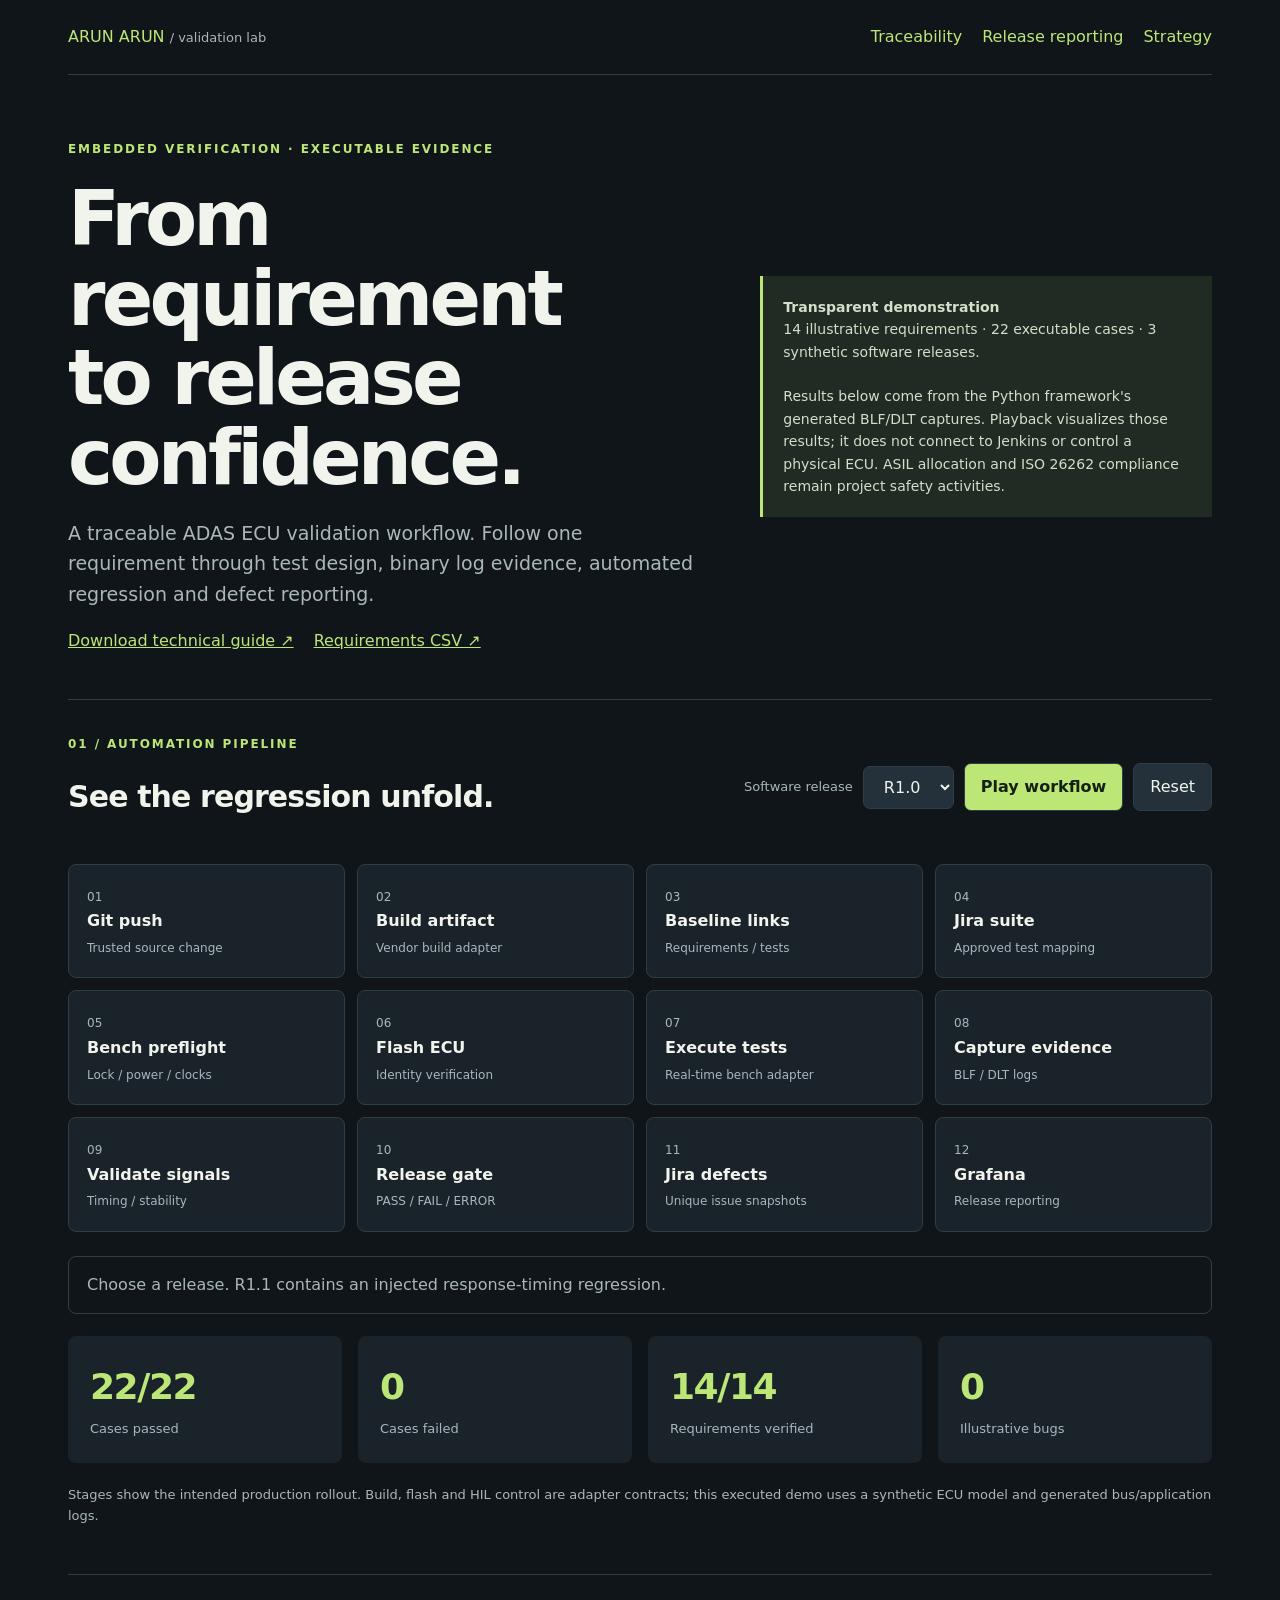
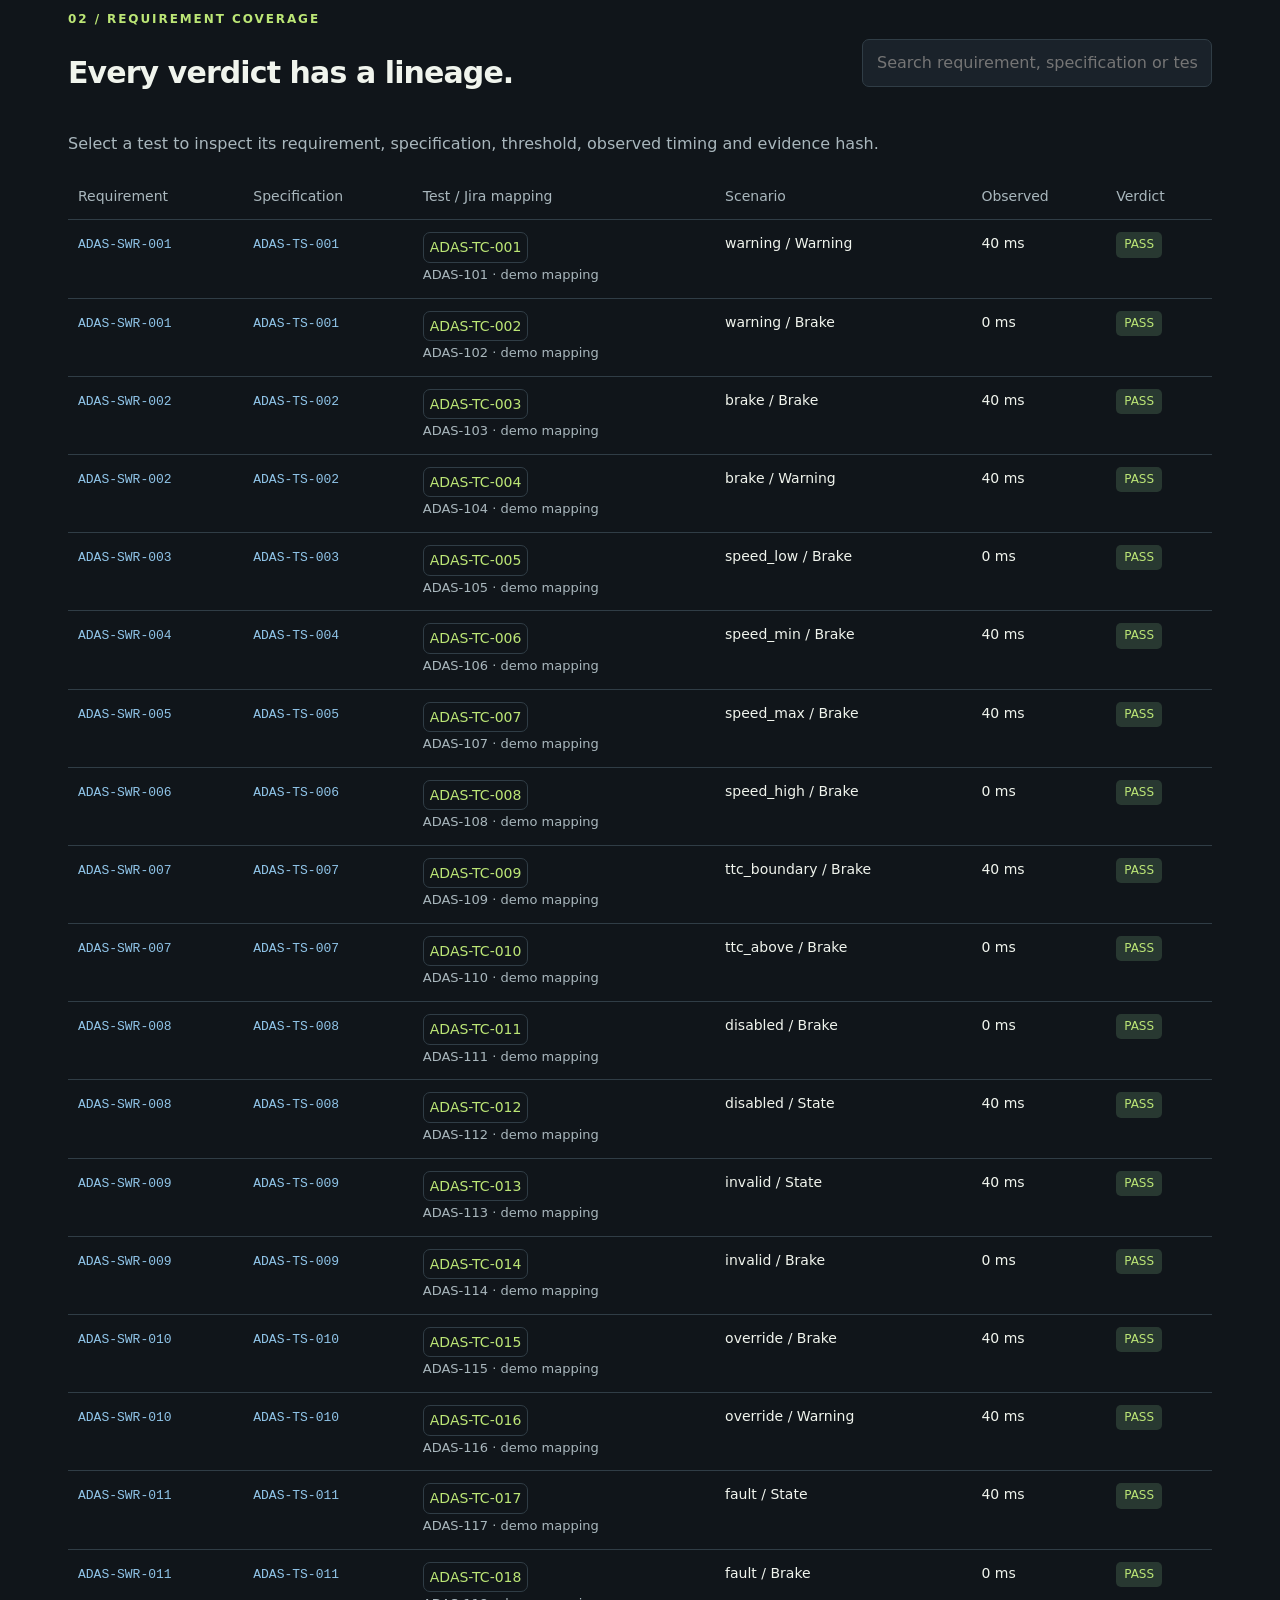
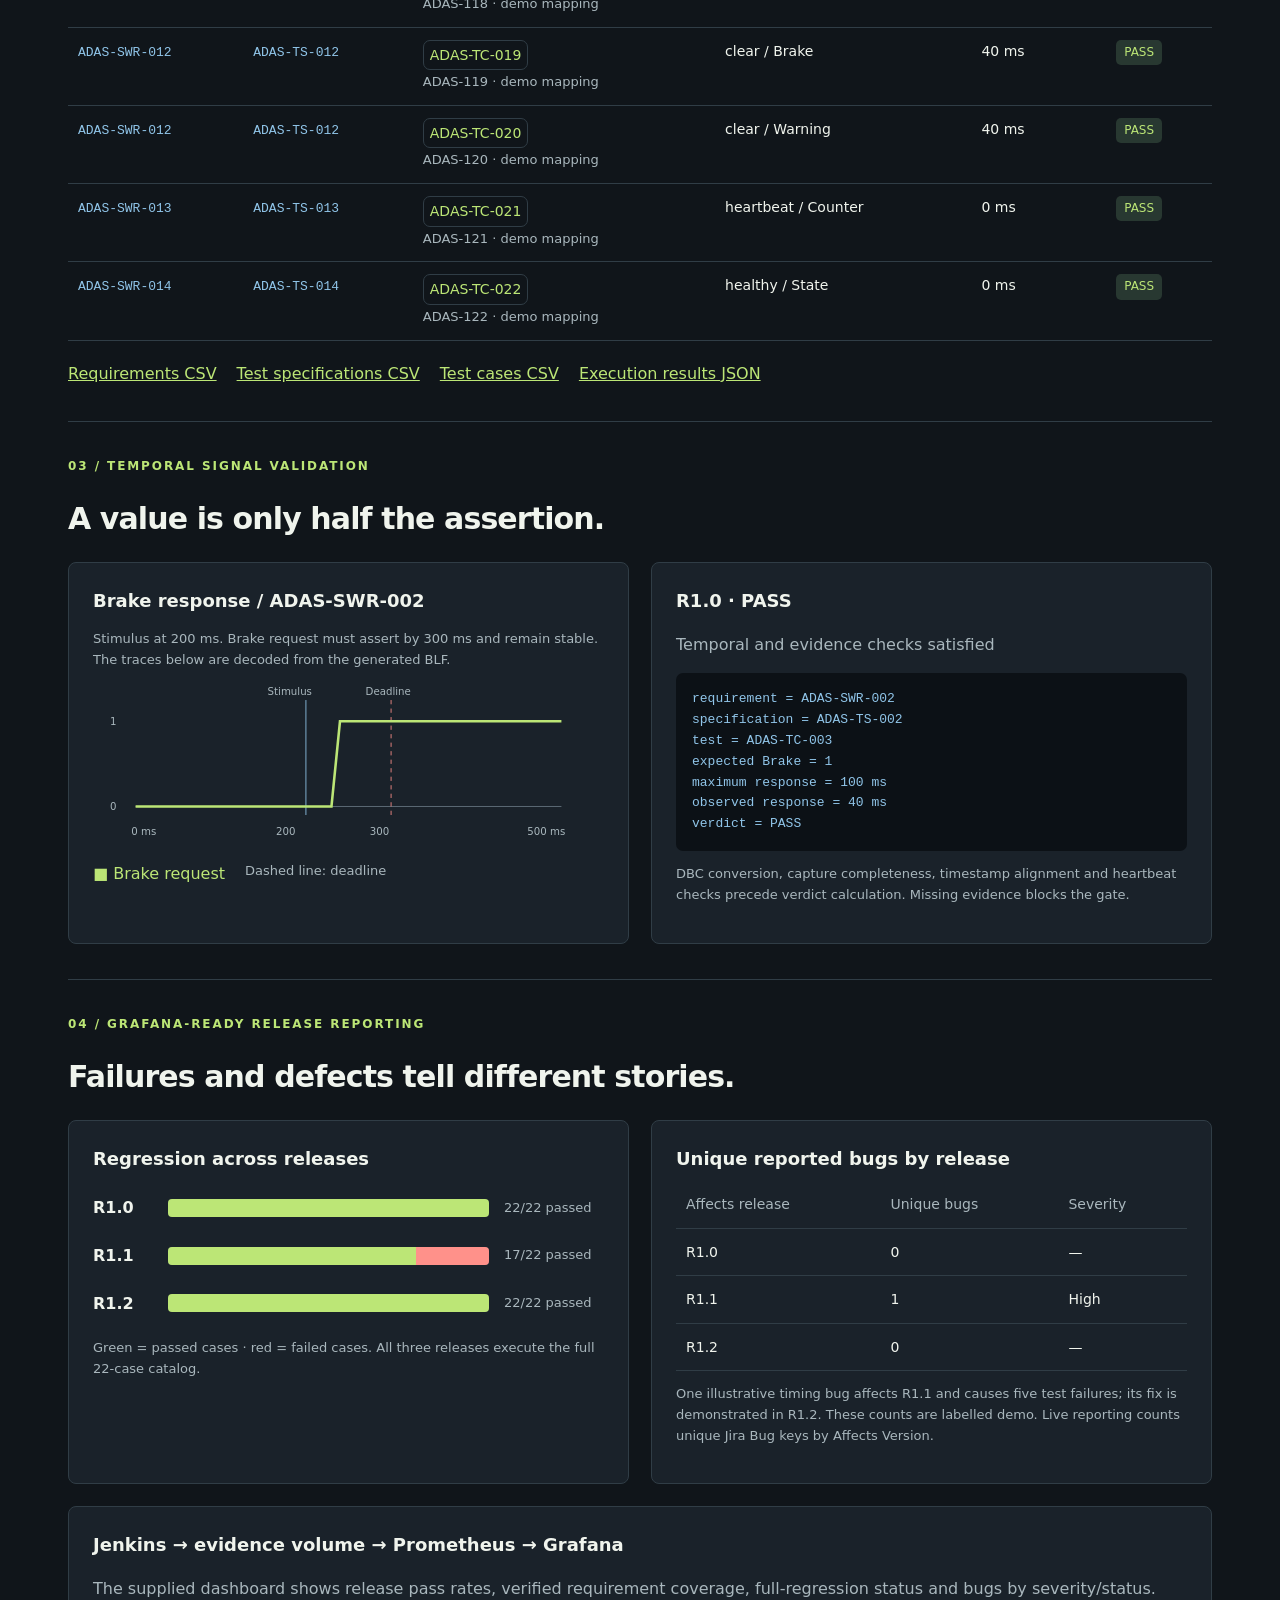
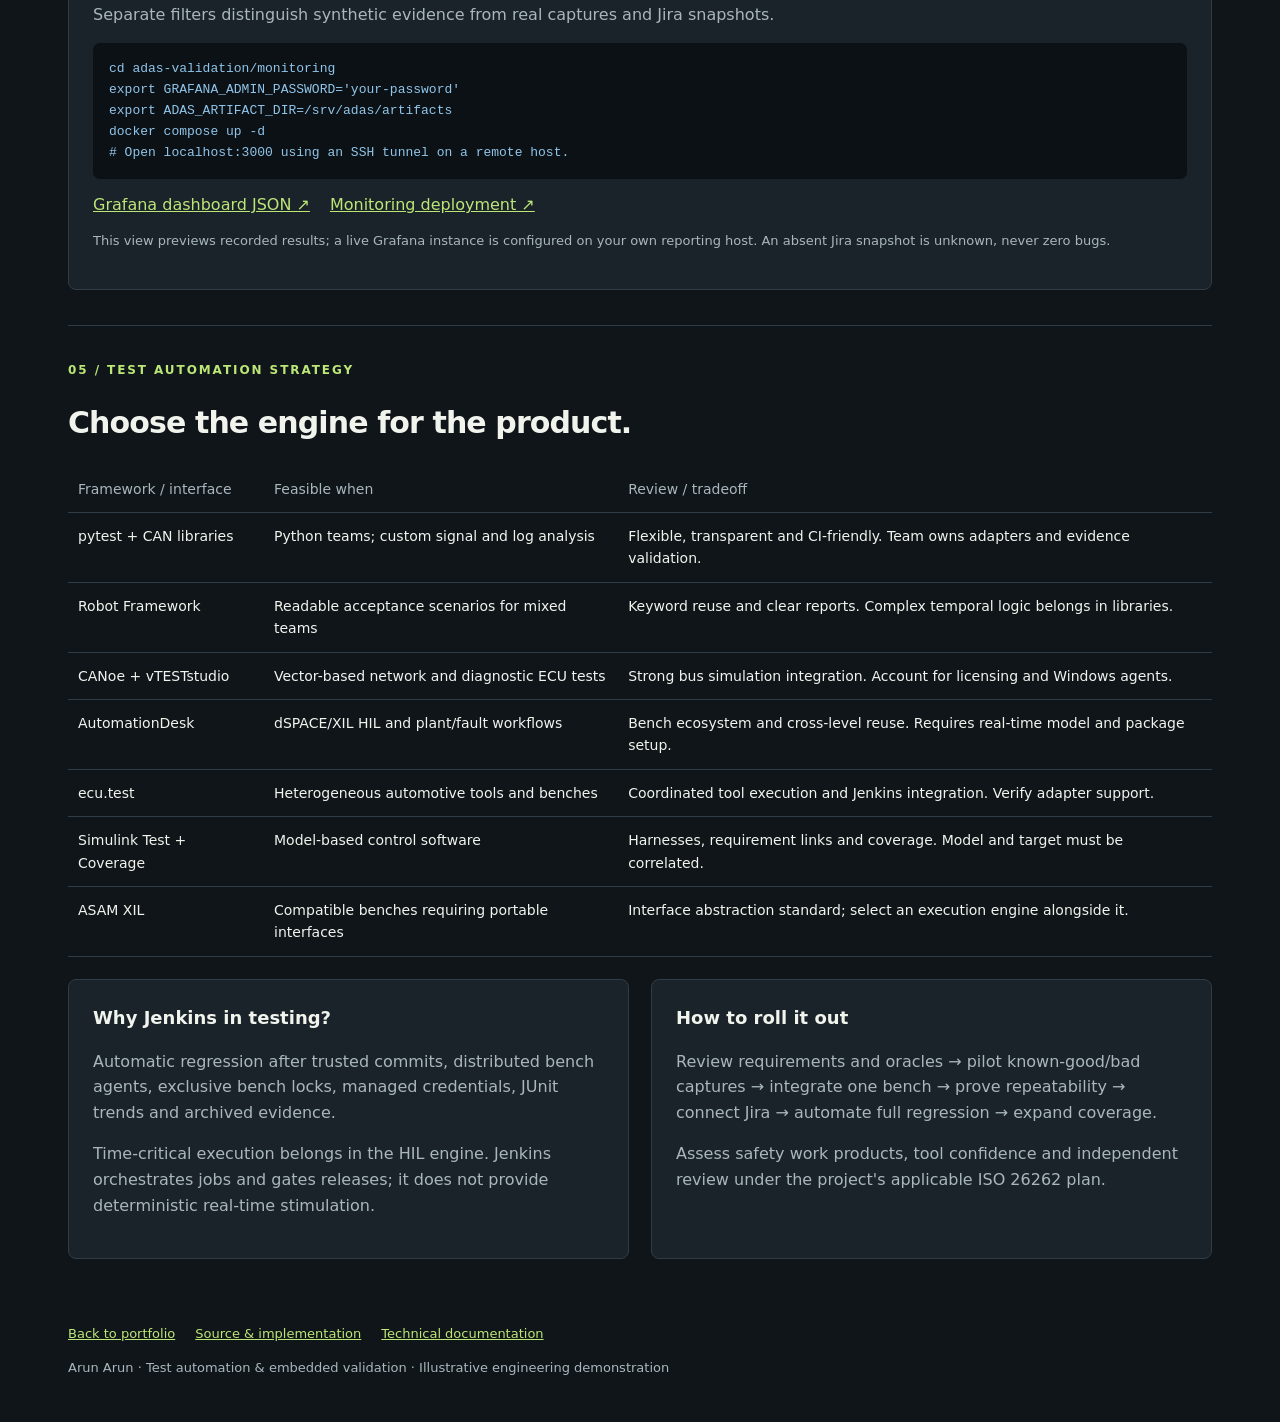
==== adas-validation/index.html @ 0f8645e4 "Strengthen inhibition checks and retain failed release gate in playback" ====
<!doctype html>
<html lang="en">
<head>
<meta charset="utf-8"><meta name="viewport" content="width=device-width,initial-scale=1">
<meta name="description" content="Arun Arun's traceable ADAS ECU validation lab: requirements, HIL evidence, Jenkins regression and Grafana reporting.">
<title>ADAS Validation Lab · Arun Arun</title>
<style>
:root{--bg:#10151a;--panel:#1a222a;--line:#303d46;--ink:#f0f4ed;--muted:#a9b7bd;--green:#bce676;--red:#ff918a;--blue:#90c5e9}*{box-sizing:border-box}html{scroll-behavior:smooth}body{margin:0;background:var(--bg);color:var(--ink);font:16px/1.6 system-ui,sans-serif}a{color:var(--green)}button,select,input{font:inherit}button,select{background:#24313b;color:var(--ink);border:1px solid var(--line);padding:10px 16px;border-radius:7px}button{cursor:pointer}button:hover,button:focus-visible{border-color:var(--green)}button:disabled{opacity:.5;cursor:wait}.primary{background:var(--green);color:#142011;font-weight:700}nav{display:flex;gap:24px;align-items:center;justify-content:space-between;padding:24px 0;border-bottom:1px solid var(--line)}nav a{text-decoration:none}.wrap{max-width:1200px;margin:auto;padding:0 28px}.eyebrow{color:var(--green);letter-spacing:.16em;text-transform:uppercase;font-size:12px;font-weight:700}.hero{padding:65px 0 45px;display:grid;grid-template-columns:1.4fr 1fr;gap:60px}h1{font-size:clamp(40px,6vw,76px);line-height:1.05;letter-spacing:-.05em;margin:20px 0}h2{font-size:30px;line-height:1.2;letter-spacing:-.03em}h3{font-size:18px;margin:0 0 8px}p{color:var(--muted)}.hero p{font-size:19px;max-width:670px}.note{padding:20px;background:#202b24;border-left:3px solid var(--green);font-size:14px;color:#d2dfc9;align-self:center}.section{padding:35px 0;border-top:1px solid var(--line)}.head{display:flex;align-items:center;justify-content:space-between;gap:20px;flex-wrap:wrap}.controls{display:flex;gap:10px;flex-wrap:wrap;align-items:center}.stages{display:grid;grid-template-columns:repeat(4,1fr);gap:12px;margin:24px 0}.stage{background:var(--panel);border:1px solid var(--line);border-radius:8px;padding:18px;transition:background .3s,border-color .3s,transform .3s}.stage span{color:var(--muted);font-size:12px}.stage strong{display:block;font-size:16px}.stage.active{border-color:var(--green);background:#2b3a24;transform:translateY(-3px)}.stage.done{border-color:#526644}.stage.fail{border-color:var(--red);background:#442a2a}#status{min-height:55px;padding:15px 18px;border:1px solid var(--line);border-radius:8px;color:var(--muted)}.kpis{display:grid;grid-template-columns:repeat(4,1fr);gap:16px;margin:22px 0}.kpi{padding:22px;background:var(--panel);border-radius:8px}.kpi strong{display:block;font-size:36px;letter-spacing:-.04em}.kpi span{font-size:13px;color:var(--muted)}.good{color:var(--green)}.bad{color:var(--red)}.cols{display:grid;grid-template-columns:1fr 1fr;gap:22px}.card{padding:24px;background:var(--panel);border:1px solid var(--line);border-radius:8px}table{width:100%;border-collapse:collapse;font-size:14px}th,td{padding:12px 10px;text-align:left;border-bottom:1px solid var(--line);vertical-align:top}th{color:var(--muted);font-weight:500}td button{font:inherit;padding:3px 6px;background:transparent;color:var(--green)}.scroll{overflow:auto}code{font-size:13px;color:var(--blue)}pre{padding:16px;overflow:auto;background:#0c1116;border-radius:7px;font-size:13px;color:var(--blue)}.tag{display:inline-block;padding:3px 8px;border-radius:5px;font-size:12px;background:#283831;color:var(--green)}.tag.fail{background:#472f2f;color:var(--red)}.barrow{display:grid;grid-template-columns:60px 1fr 100px;align-items:center;gap:15px;margin:22px 0}.bar{height:18px;background:#3d4b54;border-radius:4px;overflow:hidden;display:flex}.bar .pass{background:var(--green)}.bar .failed{background:var(--red)}.small{font-size:13px;color:var(--muted)}svg{width:100%;height:auto}dialog{max-width:820px;width:95%;border:1px solid var(--line);border-radius:12px;background:var(--panel);color:var(--ink);padding:30px}dialog::backdrop{background:#000b}footer{padding:30px 0;color:var(--muted);font-size:13px}.links{display:flex;gap:20px;flex-wrap:wrap}#search{background:var(--panel);color:var(--ink);border:1px solid var(--line);padding:10px 14px;max-width:350px;width:100%;border-radius:7px}.chain{padding:12px;background:#10191f;border-radius:6px;color:var(--blue);font-size:13px;overflow-wrap:anywhere}@media(max-width:850px){.hero,.cols{grid-template-columns:1fr;gap:22px}.stages,.kpis{grid-template-columns:repeat(2,1fr)}nav{align-items:flex-start;gap:10px}.hero{padding:40px 0}.wrap{padding:0 18px}nav .links{gap:12px;font-size:13px}}@media(prefers-reduced-motion:reduce){*{transition:none!important;scroll-behavior:auto!important}}
</style></head>
<body><div class="wrap">
<nav><a href="../">ARUN ARUN <span class="small">/ validation lab</span></a><div class="links"><a href="#traceability">Traceability</a><a href="#reporting">Release reporting</a><a href="#strategy">Strategy</a></div></nav>
<header class="hero"><div><div class="eyebrow">Embedded verification · executable evidence</div><h1>From requirement<br>to release confidence.</h1><p>A traceable ADAS ECU validation workflow. Follow one requirement through test design, binary log evidence, automated regression and defect reporting.</p><div class="links"><a href="docs/IMPLEMENTATION.html">Download technical guide ↗</a><a href="data/requirements.csv" download>Requirements CSV ↗</a></div></div><aside class="note"><strong>Transparent demonstration</strong><br>14 illustrative requirements · 22 executable cases · 3 synthetic software releases.<br><br>Results below come from the Python framework's generated BLF/DLT captures. Playback visualizes those results; it does not connect to Jenkins or control a physical ECU. ASIL allocation and ISO 26262 compliance remain project safety activities.</aside></header>
<section class="section" id="pipeline"><div class="head"><div><div class="eyebrow">01 / automation pipeline</div><h2>See the regression unfold.</h2></div><div class="controls"><label for="release" class="small">Software release</label><select id="release"><option>R1.0</option><option>R1.1</option><option>R1.2</option></select><button id="play" class="primary">Play workflow</button><button id="reset">Reset</button></div></div>
<div class="stages" id="stages"></div><div id="status" role="status" aria-live="polite">Choose a release. R1.1 contains an injected response-timing regression.</div><div class="kpis" id="kpis"></div><p class="small">Stages show the intended production rollout. Build, flash and HIL control are adapter contracts; this executed demo uses a synthetic ECU model and generated bus/application logs.</p></section>
<section class="section" id="traceability"><div class="head"><div><div class="eyebrow">02 / requirement coverage</div><h2>Every verdict has a lineage.</h2></div><input id="search" aria-label="Search requirement, test or specification ID" placeholder="Search requirement, specification or test"></div><p>Select a test to inspect its requirement, specification, threshold, observed timing and evidence hash.</p><div class="scroll"><table><thead><tr><th>Requirement</th><th>Specification</th><th>Test / Jira mapping</th><th>Scenario</th><th>Observed</th><th>Verdict</th></tr></thead><tbody id="traceRows"></tbody></table></div><div class="links" style="margin-top:20px"><a href="data/requirements.csv" download>Requirements CSV</a><a href="data/test_specifications.csv" download>Test specifications CSV</a><a href="data/test_cases.csv" download>Test cases CSV</a><a href="data/demo-results.json" download>Execution results JSON</a></div></section>
<section class="section" id="signals"><div class="eyebrow">03 / temporal signal validation</div><h2>A value is only half the assertion.</h2><div class="cols"><div class="card"><h3>Brake response / ADAS-SWR-002</h3><p class="small">Stimulus at 200 ms. Brake request must assert by 300 ms and remain stable. The traces below are decoded from the generated BLF.</p><div id="plot"></div><div class="links"><span class="good">■ Brake request</span><span class="small">Dashed line: deadline</span></div></div><div class="card"><h3 id="signalTitle"></h3><p id="signalReason"></p><pre id="signalCode"></pre><p class="small">DBC conversion, capture completeness, timestamp alignment and heartbeat checks precede verdict calculation. Missing evidence blocks the gate.</p></div></div></section>
<section class="section" id="reporting"><div class="eyebrow">04 / Grafana-ready release reporting</div><h2>Failures and defects tell different stories.</h2><div class="cols"><div class="card"><h3>Regression across releases</h3><div id="bars"></div><p class="small">Green = passed cases · red = failed cases. All three releases execute the full 22-case catalog.</p></div><div class="card"><h3>Unique reported bugs by release</h3><div id="bugs"></div><p class="small">One illustrative timing bug affects R1.1 and causes five test failures; its fix is demonstrated in R1.2. These counts are labelled demo. Live reporting counts unique Jira Bug keys by Affects Version.</p></div></div>
<div class="card" style="margin-top:22px"><h3>Jenkins → evidence volume → Prometheus → Grafana</h3><p>The supplied dashboard shows release pass rates, verified requirement coverage, full-regression status and bugs by severity/status. Separate filters distinguish synthetic evidence from real captures and Jira snapshots.</p><pre>cd adas-validation/monitoring
export GRAFANA_ADMIN_PASSWORD='your-password'
export ADAS_ARTIFACT_DIR=/srv/adas/artifacts
docker compose up -d
# Open localhost:3000 using an SSH tunnel on a remote host.</pre><div class="links"><a href="monitoring/grafana/dashboards/adas-releases.json" download>Grafana dashboard JSON ↗</a><a href="monitoring/compose.yml" download>Monitoring deployment ↗</a></div><p class="small">This view previews recorded results; a live Grafana instance is configured on your own reporting host. An absent Jira snapshot is unknown, never zero bugs.</p></div></section>
<section class="section" id="strategy"><div class="eyebrow">05 / test automation strategy</div><h2>Choose the engine for the product.</h2><div class="scroll"><table><thead><tr><th>Framework / interface</th><th>Feasible when</th><th>Review / tradeoff</th></tr></thead><tbody>
<tr><td>pytest + CAN libraries</td><td>Python teams; custom signal and log analysis</td><td>Flexible, transparent and CI-friendly. Team owns adapters and evidence validation.</td></tr>
<tr><td>Robot Framework</td><td>Readable acceptance scenarios for mixed teams</td><td>Keyword reuse and clear reports. Complex temporal logic belongs in libraries.</td></tr>
<tr><td>CANoe + vTESTstudio</td><td>Vector-based network and diagnostic ECU tests</td><td>Strong bus simulation integration. Account for licensing and Windows agents.</td></tr>
<tr><td>AutomationDesk</td><td>dSPACE/XIL HIL and plant/fault workflows</td><td>Bench ecosystem and cross-level reuse. Requires real-time model and package setup.</td></tr>
<tr><td>ecu.test</td><td>Heterogeneous automotive tools and benches</td><td>Coordinated tool execution and Jenkins integration. Verify adapter support.</td></tr>
<tr><td>Simulink Test + Coverage</td><td>Model-based control software</td><td>Harnesses, requirement links and coverage. Model and target must be correlated.</td></tr>
<tr><td>ASAM XIL</td><td>Compatible benches requiring portable interfaces</td><td>Interface abstraction standard; select an execution engine alongside it.</td></tr>
</tbody></table></div><div class="cols" style="margin-top:22px"><div class="card"><h3>Why Jenkins in testing?</h3><p>Automatic regression after trusted commits, distributed bench agents, exclusive bench locks, managed credentials, JUnit trends and archived evidence.</p><p>Time-critical execution belongs in the HIL engine. Jenkins orchestrates jobs and gates releases; it does not provide deterministic real-time stimulation.</p></div><div class="card"><h3>How to roll it out</h3><p>Review requirements and oracles → pilot known-good/bad captures → integrate one bench → prove repeatability → connect Jira → automate full regression → expand coverage.</p><p>Assess safety work products, tool confidence and independent review under the project's applicable ISO 26262 plan.</p></div></div></section>
<footer><div class="links"><a href="../">Back to portfolio</a><a href="https://github.com/Arun106/portfolio/tree/main/adas-validation">Source & implementation</a><a href="docs/IMPLEMENTATION.html">Technical documentation</a></div><p>Arun Arun · Test automation & embedded validation · Illustrative engineering demonstration</p></footer>
</div><dialog id="detail"><div class="head"><h2>Traceability record</h2><button id="close">Close</button></div><div id="detailBody"></div></dialog>
<script id="lab-data" type="application/json">{"catalog": {"requirements": [{"requirement_id": "ADAS-SWR-001", "parent_id": "ADAS-SYS-001", "object_heading": "AEB warning", "object_text": "With valid input, enabled AEB and speed 5\u2013130 km/h, TTC <= 2.5 s shall assert warning within 100 ms.", "baseline": "DEMO-BL-01", "status": "Draft - illustrative", "safety_goal_id": "DEMO-SG-01", "asil": "TBD by HARA", "iso26262_reference": "Part 6 software verification; Part 8 supporting processes", "verification_method": "HIL signal temporal assertion", "owner": "Requirements Engineer", "rationale": "Synthetic AEB example; thresholds require project safety review"}, {"requirement_id": "ADAS-SWR-002", "parent_id": "ADAS-SYS-001", "object_heading": "AEB brake", "object_text": "With valid input, enabled AEB and speed 5\u2013130 km/h, TTC <= 1.5 s shall assert brake within 100 ms.", "baseline": "DEMO-BL-01", "status": "Draft - illustrative", "safety_goal_id": "DEMO-SG-01", "asil": "TBD by HARA", "iso26262_reference": "Part 6 software verification; Part 8 supporting processes", "verification_method": "HIL signal temporal assertion", "owner": "Requirements Engineer", "rationale": "Synthetic AEB example; thresholds require project safety review"}, {"requirement_id": "ADAS-SWR-003", "parent_id": "ADAS-SYS-001", "object_heading": "Speed lower inhibit", "object_text": "At vehicle speed below 5 km/h, brake request shall remain inactive.", "baseline": "DEMO-BL-01", "status": "Draft - illustrative", "safety_goal_id": "DEMO-SG-01", "asil": "TBD by HARA", "iso26262_reference": "Part 6 software verification; Part 8 supporting processes", "verification_method": "HIL signal temporal assertion", "owner": "Requirements Engineer", "rationale": "Synthetic AEB example; thresholds require project safety review"}, {"requirement_id": "ADAS-SWR-004", "parent_id": "ADAS-SYS-001", "object_heading": "Speed lower boundary", "object_text": "At 5 km/h and TTC <= 1.5 s, brake request shall assert within 100 ms.", "baseline": "DEMO-BL-01", "status": "Draft - illustrative", "safety_goal_id": "DEMO-SG-01", "asil": "TBD by HARA", "iso26262_reference": "Part 6 software verification; Part 8 supporting processes", "verification_method": "HIL signal temporal assertion", "owner": "Requirements Engineer", "rationale": "Synthetic AEB example; thresholds require project safety review"}, {"requirement_id": "ADAS-SWR-005", "parent_id": "ADAS-SYS-001", "object_heading": "Speed upper boundary", "object_text": "At 130 km/h and TTC <= 1.5 s, brake request shall assert within 100 ms.", "baseline": "DEMO-BL-01", "status": "Draft - illustrative", "safety_goal_id": "DEMO-SG-01", "asil": "TBD by HARA", "iso26262_reference": "Part 6 software verification; Part 8 supporting processes", "verification_method": "HIL signal temporal assertion", "owner": "Requirements Engineer", "rationale": "Synthetic AEB example; thresholds require project safety review"}, {"requirement_id": "ADAS-SWR-006", "parent_id": "ADAS-SYS-001", "object_heading": "Speed upper inhibit", "object_text": "At vehicle speed above 130 km/h, brake request shall remain inactive.", "baseline": "DEMO-BL-01", "status": "Draft - illustrative", "safety_goal_id": "DEMO-SG-01", "asil": "TBD by HARA", "iso26262_reference": "Part 6 software verification; Part 8 supporting processes", "verification_method": "HIL signal temporal assertion", "owner": "Requirements Engineer", "rationale": "Synthetic AEB example; thresholds require project safety review"}, {"requirement_id": "ADAS-SWR-007", "parent_id": "ADAS-SYS-001", "object_heading": "TTC threshold", "object_text": "TTC exactly 1.500 s shall activate brake; TTC 1.501 s shall not activate brake.", "baseline": "DEMO-BL-01", "status": "Draft - illustrative", "safety_goal_id": "DEMO-SG-01", "asil": "TBD by HARA", "iso26262_reference": "Part 6 software verification; Part 8 supporting processes", "verification_method": "HIL signal temporal assertion", "owner": "Requirements Engineer", "rationale": "Synthetic AEB example; thresholds require project safety review"}, {"requirement_id": "ADAS-SWR-008", "parent_id": "ADAS-SYS-001", "object_heading": "Feature disabled", "object_text": "Disabled AEB shall issue no brake request.", "baseline": "DEMO-BL-01", "status": "Draft - illustrative", "safety_goal_id": "DEMO-SG-01", "asil": "TBD by HARA", "iso26262_reference": "Part 6 software verification; Part 8 supporting processes", "verification_method": "HIL signal temporal assertion", "owner": "Requirements Engineer", "rationale": "Synthetic AEB example; thresholds require project safety review"}, {"requirement_id": "ADAS-SWR-009", "parent_id": "ADAS-SYS-001", "object_heading": "Invalid sensor input", "object_text": "Invalid sensor input shall inhibit brake and set degraded State=2 within 100 ms.", "baseline": "DEMO-BL-01", "status": "Draft - illustrative", "safety_goal_id": "DEMO-SG-01", "asil": "TBD by HARA", "iso26262_reference": "Part 6 software verification; Part 8 supporting processes", "verification_method": "HIL signal temporal assertion", "owner": "Requirements Engineer", "rationale": "Synthetic AEB example; thresholds require project safety review"}, {"requirement_id": "ADAS-SWR-010", "parent_id": "ADAS-SYS-001", "object_heading": "Driver override", "object_text": "An asserted driver override shall clear an active brake request within 100 ms.", "baseline": "DEMO-BL-01", "status": "Draft - illustrative", "safety_goal_id": "DEMO-SG-01", "asil": "TBD by HARA", "iso26262_reference": "Part 6 software verification; Part 8 supporting processes", "verification_method": "HIL signal temporal assertion", "owner": "Requirements Engineer", "rationale": "Synthetic AEB example; thresholds require project safety review"}, {"requirement_id": "ADAS-SWR-011", "parent_id": "ADAS-SYS-001", "object_heading": "Fault degradation", "object_text": "A fault flag shall set State=2 and inhibit brake within 100 ms.", "baseline": "DEMO-BL-01", "status": "Draft - illustrative", "safety_goal_id": "DEMO-SG-01", "asil": "TBD by HARA", "iso26262_reference": "Part 6 software verification; Part 8 supporting processes", "verification_method": "HIL signal temporal assertion", "owner": "Requirements Engineer", "rationale": "Synthetic AEB example; thresholds require project safety review"}, {"requirement_id": "ADAS-SWR-012", "parent_id": "ADAS-SYS-001", "object_heading": "Threat cleared", "object_text": "TTC increasing to 4 s shall clear an active brake request within 100 ms.", "baseline": "DEMO-BL-01", "status": "Draft - illustrative", "safety_goal_id": "DEMO-SG-01", "asil": "TBD by HARA", "iso26262_reference": "Part 6 software verification; Part 8 supporting processes", "verification_method": "HIL signal temporal assertion", "owner": "Requirements Engineer", "rationale": "Synthetic AEB example; thresholds require project safety review"}, {"requirement_id": "ADAS-SWR-013", "parent_id": "ADAS-SYS-001", "object_heading": "Output heartbeat", "object_text": "Output shall be emitted every 10 ms with maximum observed gap 20 ms; counter increments modulo 256.", "baseline": "DEMO-BL-01", "status": "Draft - illustrative", "safety_goal_id": "DEMO-SG-01", "asil": "TBD by HARA", "iso26262_reference": "Part 6 software verification; Part 8 supporting processes", "verification_method": "HIL signal temporal assertion", "owner": "Requirements Engineer", "rationale": "Synthetic AEB example; thresholds require project safety review"}, {"requirement_id": "ADAS-SWR-014", "parent_id": "ADAS-SYS-001", "object_heading": "Healthy enabled state", "object_text": "Enabled ECU without a fault shall report State=1.", "baseline": "DEMO-BL-01", "status": "Draft - illustrative", "safety_goal_id": "DEMO-SG-01", "asil": "TBD by HARA", "iso26262_reference": "Part 6 software verification; Part 8 supporting processes", "verification_method": "HIL signal temporal assertion", "owner": "Requirements Engineer", "rationale": "Synthetic AEB example; thresholds require project safety review"}], "specifications": [{"spec_id": "ADAS-TS-001", "requirement_id": "ADAS-SWR-001", "preconditions": "Ignition ON; calibrated clocks; healthy bench; enabled AEB except disabled scenario", "stimulus": "warning: apply scene at t=200 ms", "observation": "Warning in Output CAN ID 0x200; DLT ADAS/AEB1", "acceptance_criteria": "With valid input, enabled AEB and speed 5\u2013130 km/h, TTC <= 2.5 s shall assert warning within 100 ms.", "method": "Equivalence partition / boundary / fault injection", "evidence": "BLF + DLT + SHA256 manifest", "review_status": "Draft - independent review pending"}, {"spec_id": "ADAS-TS-002", "requirement_id": "ADAS-SWR-002", "preconditions": "Ignition ON; calibrated clocks; healthy bench; enabled AEB except disabled scenario", "stimulus": "brake: apply scene at t=200 ms", "observation": "Brake in Output CAN ID 0x200; DLT ADAS/AEB1", "acceptance_criteria": "With valid input, enabled AEB and speed 5\u2013130 km/h, TTC <= 1.5 s shall assert brake within 100 ms.", "method": "Equivalence partition / boundary / fault injection", "evidence": "BLF + DLT + SHA256 manifest", "review_status": "Draft - independent review pending"}, {"spec_id": "ADAS-TS-003", "requirement_id": "ADAS-SWR-003", "preconditions": "Ignition ON; calibrated clocks; healthy bench; enabled AEB except disabled scenario", "stimulus": "speed_low: apply scene at t=200 ms", "observation": "Brake in Output CAN ID 0x200; DLT ADAS/AEB1", "acceptance_criteria": "At vehicle speed below 5 km/h, brake request shall remain inactive.", "method": "Equivalence partition / boundary / fault injection", "evidence": "BLF + DLT + SHA256 manifest", "review_status": "Draft - independent review pending"}, {"spec_id": "ADAS-TS-004", "requirement_id": "ADAS-SWR-004", "preconditions": "Ignition ON; calibrated clocks; healthy bench; enabled AEB except disabled scenario", "stimulus": "speed_min: apply scene at t=200 ms", "observation": "Brake in Output CAN ID 0x200; DLT ADAS/AEB1", "acceptance_criteria": "At 5 km/h and TTC <= 1.5 s, brake request shall assert within 100 ms.", "method": "Equivalence partition / boundary / fault injection", "evidence": "BLF + DLT + SHA256 manifest", "review_status": "Draft - independent review pending"}, {"spec_id": "ADAS-TS-005", "requirement_id": "ADAS-SWR-005", "preconditions": "Ignition ON; calibrated clocks; healthy bench; enabled AEB except disabled scenario", "stimulus": "speed_max: apply scene at t=200 ms", "observation": "Brake in Output CAN ID 0x200; DLT ADAS/AEB1", "acceptance_criteria": "At 130 km/h and TTC <= 1.5 s, brake request shall assert within 100 ms.", "method": "Equivalence partition / boundary / fault injection", "evidence": "BLF + DLT + SHA256 manifest", "review_status": "Draft - independent review pending"}, {"spec_id": "ADAS-TS-006", "requirement_id": "ADAS-SWR-006", "preconditions": "Ignition ON; calibrated clocks; healthy bench; enabled AEB except disabled scenario", "stimulus": "speed_high: apply scene at t=200 ms", "observation": "Brake in Output CAN ID 0x200; DLT ADAS/AEB1", "acceptance_criteria": "At vehicle speed above 130 km/h, brake request shall remain inactive.", "method": "Equivalence partition / boundary / fault injection", "evidence": "BLF + DLT + SHA256 manifest", "review_status": "Draft - independent review pending"}, {"spec_id": "ADAS-TS-007", "requirement_id": "ADAS-SWR-007", "preconditions": "Ignition ON; calibrated clocks; healthy bench; enabled AEB except disabled scenario", "stimulus": "ttc_boundary: apply scene at t=200 ms", "observation": "Brake in Output CAN ID 0x200; DLT ADAS/AEB1", "acceptance_criteria": "TTC exactly 1.500 s shall activate brake; TTC 1.501 s shall not activate brake.", "method": "Equivalence partition / boundary / fault injection", "evidence": "BLF + DLT + SHA256 manifest", "review_status": "Draft - independent review pending"}, {"spec_id": "ADAS-TS-008", "requirement_id": "ADAS-SWR-008", "preconditions": "Ignition ON; calibrated clocks; healthy bench; enabled AEB except disabled scenario", "stimulus": "disabled: apply scene at t=200 ms", "observation": "Brake in Output CAN ID 0x200; DLT ADAS/AEB1", "acceptance_criteria": "Disabled AEB shall issue no brake request.", "method": "Equivalence partition / boundary / fault injection", "evidence": "BLF + DLT + SHA256 manifest", "review_status": "Draft - independent review pending"}, {"spec_id": "ADAS-TS-009", "requirement_id": "ADAS-SWR-009", "preconditions": "Ignition ON; calibrated clocks; healthy bench; enabled AEB except disabled scenario", "stimulus": "invalid: apply scene at t=200 ms", "observation": "State in Output CAN ID 0x200; DLT ADAS/AEB1", "acceptance_criteria": "Invalid sensor input shall inhibit brake and set degraded State=2 within 100 ms.", "method": "Equivalence partition / boundary / fault injection", "evidence": "BLF + DLT + SHA256 manifest", "review_status": "Draft - independent review pending"}, {"spec_id": "ADAS-TS-010", "requirement_id": "ADAS-SWR-010", "preconditions": "Ignition ON; calibrated clocks; healthy bench; enabled AEB except disabled scenario", "stimulus": "override: apply scene at t=200 ms", "observation": "Brake in Output CAN ID 0x200; DLT ADAS/AEB1", "acceptance_criteria": "An asserted driver override shall clear an active brake request within 100 ms.", "method": "Equivalence partition / boundary / fault injection", "evidence": "BLF + DLT + SHA256 manifest", "review_status": "Draft - independent review pending"}, {"spec_id": "ADAS-TS-011", "requirement_id": "ADAS-SWR-011", "preconditions": "Ignition ON; calibrated clocks; healthy bench; enabled AEB except disabled scenario", "stimulus": "fault: apply scene at t=200 ms", "observation": "State in Output CAN ID 0x200; DLT ADAS/AEB1", "acceptance_criteria": "A fault flag shall set State=2 and inhibit brake within 100 ms.", "method": "Equivalence partition / boundary / fault injection", "evidence": "BLF + DLT + SHA256 manifest", "review_status": "Draft - independent review pending"}, {"spec_id": "ADAS-TS-012", "requirement_id": "ADAS-SWR-012", "preconditions": "Ignition ON; calibrated clocks; healthy bench; enabled AEB except disabled scenario", "stimulus": "clear: apply scene at t=200 ms", "observation": "Brake in Output CAN ID 0x200; DLT ADAS/AEB1", "acceptance_criteria": "TTC increasing to 4 s shall clear an active brake request within 100 ms.", "method": "Equivalence partition / boundary / fault injection", "evidence": "BLF + DLT + SHA256 manifest", "review_status": "Draft - independent review pending"}, {"spec_id": "ADAS-TS-013", "requirement_id": "ADAS-SWR-013", "preconditions": "Ignition ON; calibrated clocks; healthy bench; enabled AEB except disabled scenario", "stimulus": "heartbeat: apply scene at t=200 ms", "observation": "Counter in Output CAN ID 0x200; DLT ADAS/AEB1", "acceptance_criteria": "Output shall be emitted every 10 ms with maximum observed gap 20 ms; counter increments modulo 256.", "method": "Equivalence partition / boundary / fault injection", "evidence": "BLF + DLT + SHA256 manifest", "review_status": "Draft - independent review pending"}, {"spec_id": "ADAS-TS-014", "requirement_id": "ADAS-SWR-014", "preconditions": "Ignition ON; calibrated clocks; healthy bench; enabled AEB except disabled scenario", "stimulus": "healthy: apply scene at t=200 ms", "observation": "State in Output CAN ID 0x200; DLT ADAS/AEB1", "acceptance_criteria": "Enabled ECU without a fault shall report State=1.", "method": "Equivalence partition / boundary / fault injection", "evidence": "BLF + DLT + SHA256 manifest", "review_status": "Draft - independent review pending"}], "cases": [{"test_id": "ADAS-TC-001", "spec_id": "ADAS-TS-001", "requirement_id": "ADAS-SWR-001", "jira_key": "ADAS-101", "scenario": "warning", "signal": "Warning", "expected": "1", "deadline_ms": "100", "test_type": "nominal", "steps": "Reset bench; start capture; establish initial scene; apply stimulus at 200 ms; capture until 500 ms; decode and assert", "priority": "High", "automated": "Yes", "level": "ECU integration demo", "initial_inputs": "{\"Speed\": 50, \"TTC\": 5, \"Valid\": 1, \"Override\": 0, \"Enabled\": 1, \"Fault\": 0}", "stimulus_inputs": "{\"Speed\": 50, \"TTC\": 2, \"Valid\": 1, \"Override\": 0, \"Enabled\": 1, \"Fault\": 0}"}, {"test_id": "ADAS-TC-002", "spec_id": "ADAS-TS-001", "requirement_id": "ADAS-SWR-001", "jira_key": "ADAS-102", "scenario": "warning", "signal": "Brake", "expected": "0", "deadline_ms": "100", "test_type": "warning-only brake inhibition", "steps": "Reset bench; start capture; establish initial scene; apply stimulus at 200 ms; capture until 500 ms; decode and assert", "priority": "High", "automated": "Yes", "level": "ECU integration demo", "initial_inputs": "{\"Speed\": 50, \"TTC\": 5, \"Valid\": 1, \"Override\": 0, \"Enabled\": 1, \"Fault\": 0}", "stimulus_inputs": "{\"Speed\": 50, \"TTC\": 2, \"Valid\": 1, \"Override\": 0, \"Enabled\": 1, \"Fault\": 0}"}, {"test_id": "ADAS-TC-003", "spec_id": "ADAS-TS-002", "requirement_id": "ADAS-SWR-002", "jira_key": "ADAS-103", "scenario": "brake", "signal": "Brake", "expected": "1", "deadline_ms": "100", "test_type": "nominal", "steps": "Reset bench; start capture; establish initial scene; apply stimulus at 200 ms; capture until 500 ms; decode and assert", "priority": "High", "automated": "Yes", "level": "ECU integration demo", "initial_inputs": "{\"Speed\": 50, \"TTC\": 5, \"Valid\": 1, \"Override\": 0, \"Enabled\": 1, \"Fault\": 0}", "stimulus_inputs": "{\"Speed\": 50, \"TTC\": 1, \"Valid\": 1, \"Override\": 0, \"Enabled\": 1, \"Fault\": 0}"}, {"test_id": "ADAS-TC-004", "spec_id": "ADAS-TS-002", "requirement_id": "ADAS-SWR-002", "jira_key": "ADAS-104", "scenario": "brake", "signal": "Warning", "expected": "1", "deadline_ms": "100", "test_type": "companion-signal", "steps": "Reset bench; start capture; establish initial scene; apply stimulus at 200 ms; capture until 500 ms; decode and assert", "priority": "High", "automated": "Yes", "level": "ECU integration demo", "initial_inputs": "{\"Speed\": 50, \"TTC\": 5, \"Valid\": 1, \"Override\": 0, \"Enabled\": 1, \"Fault\": 0}", "stimulus_inputs": "{\"Speed\": 50, \"TTC\": 1, \"Valid\": 1, \"Override\": 0, \"Enabled\": 1, \"Fault\": 0}"}, {"test_id": "ADAS-TC-005", "spec_id": "ADAS-TS-003", "requirement_id": "ADAS-SWR-003", "jira_key": "ADAS-105", "scenario": "speed_low", "signal": "Brake", "expected": "0", "deadline_ms": "100", "test_type": "nominal", "steps": "Reset bench; start capture; establish initial scene; apply stimulus at 200 ms; capture until 500 ms; decode and assert", "priority": "High", "automated": "Yes", "level": "ECU integration demo", "initial_inputs": "{\"Speed\": 50, \"TTC\": 5, \"Valid\": 1, \"Override\": 0, \"Enabled\": 1, \"Fault\": 0}", "stimulus_inputs": "{\"Speed\": 4, \"TTC\": 1, \"Valid\": 1, \"Override\": 0, \"Enabled\": 1, \"Fault\": 0}"}, {"test_id": "ADAS-TC-006", "spec_id": "ADAS-TS-004", "requirement_id": "ADAS-SWR-004", "jira_key": "ADAS-106", "scenario": "speed_min", "signal": "Brake", "expected": "1", "deadline_ms": "100", "test_type": "nominal", "steps": "Reset bench; start capture; establish initial scene; apply stimulus at 200 ms; capture until 500 ms; decode and assert", "priority": "High", "automated": "Yes", "level": "ECU integration demo", "initial_inputs": "{\"Speed\": 50, \"TTC\": 5, \"Valid\": 1, \"Override\": 0, \"Enabled\": 1, \"Fault\": 0}", "stimulus_inputs": "{\"Speed\": 5, \"TTC\": 1, \"Valid\": 1, \"Override\": 0, \"Enabled\": 1, \"Fault\": 0}"}, {"test_id": "ADAS-TC-007", "spec_id": "ADAS-TS-005", "requirement_id": "ADAS-SWR-005", "jira_key": "ADAS-107", "scenario": "speed_max", "signal": "Brake", "expected": "1", "deadline_ms": "100", "test_type": "nominal", "steps": "Reset bench; start capture; establish initial scene; apply stimulus at 200 ms; capture until 500 ms; decode and assert", "priority": "High", "automated": "Yes", "level": "ECU integration demo", "initial_inputs": "{\"Speed\": 50, \"TTC\": 5, \"Valid\": 1, \"Override\": 0, \"Enabled\": 1, \"Fault\": 0}", "stimulus_inputs": "{\"Speed\": 130, \"TTC\": 1, \"Valid\": 1, \"Override\": 0, \"Enabled\": 1, \"Fault\": 0}"}, {"test_id": "ADAS-TC-008", "spec_id": "ADAS-TS-006", "requirement_id": "ADAS-SWR-006", "jira_key": "ADAS-108", "scenario": "speed_high", "signal": "Brake", "expected": "0", "deadline_ms": "100", "test_type": "nominal", "steps": "Reset bench; start capture; establish initial scene; apply stimulus at 200 ms; capture until 500 ms; decode and assert", "priority": "High", "automated": "Yes", "level": "ECU integration demo", "initial_inputs": "{\"Speed\": 50, \"TTC\": 5, \"Valid\": 1, \"Override\": 0, \"Enabled\": 1, \"Fault\": 0}", "stimulus_inputs": "{\"Speed\": 131, \"TTC\": 1, \"Valid\": 1, \"Override\": 0, \"Enabled\": 1, \"Fault\": 0}"}, {"test_id": "ADAS-TC-009", "spec_id": "ADAS-TS-007", "requirement_id": "ADAS-SWR-007", "jira_key": "ADAS-109", "scenario": "ttc_boundary", "signal": "Brake", "expected": "1", "deadline_ms": "100", "test_type": "nominal", "steps": "Reset bench; start capture; establish initial scene; apply stimulus at 200 ms; capture until 500 ms; decode and assert", "priority": "High", "automated": "Yes", "level": "ECU integration demo", "initial_inputs": "{\"Speed\": 50, \"TTC\": 5, \"Valid\": 1, \"Override\": 0, \"Enabled\": 1, \"Fault\": 0}", "stimulus_inputs": "{\"Speed\": 50, \"TTC\": 1.5, \"Valid\": 1, \"Override\": 0, \"Enabled\": 1, \"Fault\": 0}"}, {"test_id": "ADAS-TC-010", "spec_id": "ADAS-TS-007", "requirement_id": "ADAS-SWR-007", "jira_key": "ADAS-110", "scenario": "ttc_above", "signal": "Brake", "expected": "0", "deadline_ms": "100", "test_type": "outside-boundary", "steps": "Reset bench; start capture; establish initial scene; apply stimulus at 200 ms; capture until 500 ms; decode and assert", "priority": "High", "automated": "Yes", "level": "ECU integration demo", "initial_inputs": "{\"Speed\": 50, \"TTC\": 5, \"Valid\": 1, \"Override\": 0, \"Enabled\": 1, \"Fault\": 0}", "stimulus_inputs": "{\"Speed\": 50, \"TTC\": 1.501, \"Valid\": 1, \"Override\": 0, \"Enabled\": 1, \"Fault\": 0}"}, {"test_id": "ADAS-TC-011", "spec_id": "ADAS-TS-008", "requirement_id": "ADAS-SWR-008", "jira_key": "ADAS-111", "scenario": "disabled", "signal": "Brake", "expected": "0", "deadline_ms": "100", "test_type": "nominal", "steps": "Reset bench; start capture; establish initial scene; apply stimulus at 200 ms; capture until 500 ms; decode and assert", "priority": "High", "automated": "Yes", "level": "ECU integration demo", "initial_inputs": "{\"Speed\": 50, \"TTC\": 5, \"Valid\": 1, \"Override\": 0, \"Enabled\": 1, \"Fault\": 0}", "stimulus_inputs": "{\"Speed\": 50, \"TTC\": 1, \"Valid\": 1, \"Override\": 0, \"Enabled\": 0, \"Fault\": 0}"}, {"test_id": "ADAS-TC-012", "spec_id": "ADAS-TS-008", "requirement_id": "ADAS-SWR-008", "jira_key": "ADAS-112", "scenario": "disabled", "signal": "State", "expected": "0", "deadline_ms": "100", "test_type": "disabled-state", "steps": "Reset bench; start capture; establish initial scene; apply stimulus at 200 ms; capture until 500 ms; decode and assert", "priority": "High", "automated": "Yes", "level": "ECU integration demo", "initial_inputs": "{\"Speed\": 50, \"TTC\": 5, \"Valid\": 1, \"Override\": 0, \"Enabled\": 1, \"Fault\": 0}", "stimulus_inputs": "{\"Speed\": 50, \"TTC\": 1, \"Valid\": 1, \"Override\": 0, \"Enabled\": 0, \"Fault\": 0}"}, {"test_id": "ADAS-TC-013", "spec_id": "ADAS-TS-009", "requirement_id": "ADAS-SWR-009", "jira_key": "ADAS-113", "scenario": "invalid", "signal": "State", "expected": "2", "deadline_ms": "100", "test_type": "nominal", "steps": "Reset bench; start capture; establish initial scene; apply stimulus at 200 ms; capture until 500 ms; decode and assert", "priority": "High", "automated": "Yes", "level": "ECU integration demo", "initial_inputs": "{\"Speed\": 50, \"TTC\": 5, \"Valid\": 1, \"Override\": 0, \"Enabled\": 1, \"Fault\": 0}", "stimulus_inputs": "{\"Speed\": 50, \"TTC\": 1, \"Valid\": 0, \"Override\": 0, \"Enabled\": 1, \"Fault\": 0}"}, {"test_id": "ADAS-TC-014", "spec_id": "ADAS-TS-009", "requirement_id": "ADAS-SWR-009", "jira_key": "ADAS-114", "scenario": "invalid", "signal": "Brake", "expected": "0", "deadline_ms": "100", "test_type": "safe-output", "steps": "Reset bench; start capture; establish initial scene; apply stimulus at 200 ms; capture until 500 ms; decode and assert", "priority": "High", "automated": "Yes", "level": "ECU integration demo", "initial_inputs": "{\"Speed\": 50, \"TTC\": 5, \"Valid\": 1, \"Override\": 0, \"Enabled\": 1, \"Fault\": 0}", "stimulus_inputs": "{\"Speed\": 50, \"TTC\": 1, \"Valid\": 0, \"Override\": 0, \"Enabled\": 1, \"Fault\": 0}"}, {"test_id": "ADAS-TC-015", "spec_id": "ADAS-TS-010", "requirement_id": "ADAS-SWR-010", "jira_key": "ADAS-115", "scenario": "override", "signal": "Brake", "expected": "0", "deadline_ms": "100", "test_type": "nominal", "steps": "Reset bench; start capture; establish initial scene; apply stimulus at 200 ms; capture until 500 ms; decode and assert", "priority": "High", "automated": "Yes", "level": "ECU integration demo", "initial_inputs": "{\"Speed\": 50, \"TTC\": 1, \"Valid\": 1, \"Override\": 0, \"Enabled\": 1, \"Fault\": 0}", "stimulus_inputs": "{\"Speed\": 50, \"TTC\": 1, \"Valid\": 1, \"Override\": 1, \"Enabled\": 1, \"Fault\": 0}"}, {"test_id": "ADAS-TC-016", "spec_id": "ADAS-TS-010", "requirement_id": "ADAS-SWR-010", "jira_key": "ADAS-116", "scenario": "override", "signal": "Warning", "expected": "0", "deadline_ms": "100", "test_type": "companion-signal", "steps": "Reset bench; start capture; establish initial scene; apply stimulus at 200 ms; capture until 500 ms; decode and assert", "priority": "High", "automated": "Yes", "level": "ECU integration demo", "initial_inputs": "{\"Speed\": 50, \"TTC\": 1, \"Valid\": 1, \"Override\": 0, \"Enabled\": 1, \"Fault\": 0}", "stimulus_inputs": "{\"Speed\": 50, \"TTC\": 1, \"Valid\": 1, \"Override\": 1, \"Enabled\": 1, \"Fault\": 0}"}, {"test_id": "ADAS-TC-017", "spec_id": "ADAS-TS-011", "requirement_id": "ADAS-SWR-011", "jira_key": "ADAS-117", "scenario": "fault", "signal": "State", "expected": "2", "deadline_ms": "100", "test_type": "nominal", "steps": "Reset bench; start capture; establish initial scene; apply stimulus at 200 ms; capture until 500 ms; decode and assert", "priority": "High", "automated": "Yes", "level": "ECU integration demo", "initial_inputs": "{\"Speed\": 50, \"TTC\": 5, \"Valid\": 1, \"Override\": 0, \"Enabled\": 1, \"Fault\": 0}", "stimulus_inputs": "{\"Speed\": 50, \"TTC\": 1, \"Valid\": 1, \"Override\": 0, \"Enabled\": 1, \"Fault\": 1}"}, {"test_id": "ADAS-TC-018", "spec_id": "ADAS-TS-011", "requirement_id": "ADAS-SWR-011", "jira_key": "ADAS-118", "scenario": "fault", "signal": "Brake", "expected": "0", "deadline_ms": "100", "test_type": "safe-output", "steps": "Reset bench; start capture; establish initial scene; apply stimulus at 200 ms; capture until 500 ms; decode and assert", "priority": "High", "automated": "Yes", "level": "ECU integration demo", "initial_inputs": "{\"Speed\": 50, \"TTC\": 5, \"Valid\": 1, \"Override\": 0, \"Enabled\": 1, \"Fault\": 0}", "stimulus_inputs": "{\"Speed\": 50, \"TTC\": 1, \"Valid\": 1, \"Override\": 0, \"Enabled\": 1, \"Fault\": 1}"}, {"test_id": "ADAS-TC-019", "spec_id": "ADAS-TS-012", "requirement_id": "ADAS-SWR-012", "jira_key": "ADAS-119", "scenario": "clear", "signal": "Brake", "expected": "0", "deadline_ms": "100", "test_type": "nominal", "steps": "Reset bench; start capture; establish initial scene; apply stimulus at 200 ms; capture until 500 ms; decode and assert", "priority": "High", "automated": "Yes", "level": "ECU integration demo", "initial_inputs": "{\"Speed\": 50, \"TTC\": 1, \"Valid\": 1, \"Override\": 0, \"Enabled\": 1, \"Fault\": 0}", "stimulus_inputs": "{\"Speed\": 50, \"TTC\": 4, \"Valid\": 1, \"Override\": 0, \"Enabled\": 1, \"Fault\": 0}"}, {"test_id": "ADAS-TC-020", "spec_id": "ADAS-TS-012", "requirement_id": "ADAS-SWR-012", "jira_key": "ADAS-120", "scenario": "clear", "signal": "Warning", "expected": "0", "deadline_ms": "100", "test_type": "companion-signal", "steps": "Reset bench; start capture; establish initial scene; apply stimulus at 200 ms; capture until 500 ms; decode and assert", "priority": "High", "automated": "Yes", "level": "ECU integration demo", "initial_inputs": "{\"Speed\": 50, \"TTC\": 1, \"Valid\": 1, \"Override\": 0, \"Enabled\": 1, \"Fault\": 0}", "stimulus_inputs": "{\"Speed\": 50, \"TTC\": 4, \"Valid\": 1, \"Override\": 0, \"Enabled\": 1, \"Fault\": 0}"}, {"test_id": "ADAS-TC-021", "spec_id": "ADAS-TS-013", "requirement_id": "ADAS-SWR-013", "jira_key": "ADAS-121", "scenario": "heartbeat", "signal": "Counter", "expected": "1", "deadline_ms": "20", "test_type": "nominal", "steps": "Reset bench; start capture; establish initial scene; apply stimulus at 200 ms; capture until 500 ms; decode and assert", "priority": "High", "automated": "Yes", "level": "ECU integration demo", "initial_inputs": "{\"Speed\": 50, \"TTC\": 5, \"Valid\": 1, \"Override\": 0, \"Enabled\": 1, \"Fault\": 0}", "stimulus_inputs": "{\"Speed\": 50, \"TTC\": 5, \"Valid\": 1, \"Override\": 0, \"Enabled\": 1, \"Fault\": 0}"}, {"test_id": "ADAS-TC-022", "spec_id": "ADAS-TS-014", "requirement_id": "ADAS-SWR-014", "jira_key": "ADAS-122", "scenario": "healthy", "signal": "State", "expected": "1", "deadline_ms": "100", "test_type": "nominal", "steps": "Reset bench; start capture; establish initial scene; apply stimulus at 200 ms; capture until 500 ms; decode and assert", "priority": "High", "automated": "Yes", "level": "ECU integration demo", "initial_inputs": "{\"Speed\": 50, \"TTC\": 5, \"Valid\": 1, \"Override\": 0, \"Enabled\": 1, \"Fault\": 0}", "stimulus_inputs": "{\"Speed\": 50, \"TTC\": 5, \"Valid\": 1, \"Override\": 0, \"Enabled\": 1, \"Fault\": 0}"}]}, "releases": [{"release": "R1.0", "run_id": "20261009T101154-b3ee12ab", "mode": "demo", "commit": "local-uncommitted", "timestamp": "2026-10-09T10:11:54.806909+00:00", "verdicts": {"PASS": 22, "FAIL": 0, "ERROR": 0}, "total": 22, "requirement_total": 14, "requirement_covered": 14, "requirement_verified": 14, "full_regression": true, "results": [{"test_id": "ADAS-TC-001", "spec_id": "ADAS-TS-001", "requirement_id": "ADAS-SWR-001", "jira_key": "ADAS-101", "scenario": "warning", "signal": "Warning", "expected": "1", "deadline_ms": "100", "test_type": "nominal", "steps": "Reset bench; start capture; establish initial scene; apply stimulus at 200 ms; capture until 500 ms; decode and assert", "priority": "High", "automated": "Yes", "level": "ECU integration demo", "initial_inputs": "{\"Speed\": 50, \"TTC\": 5, \"Valid\": 1, \"Override\": 0, \"Enabled\": 1, \"Fault\": 0}", "stimulus_inputs": "{\"Speed\": 50, \"TTC\": 2, \"Valid\": 1, \"Override\": 0, \"Enabled\": 1, \"Fault\": 0}", "verdict": "PASS", "latency_ms": 40.0, "reason": "Temporal and evidence checks satisfied", "evidence": {"capture.dlt": "a535d21427521ff5cfc5f20e21f600bfdefc624748f3f1f70baa0573306dc6e8", "capture.blf": "65a39ed831967b144c70bf0747d7089816c8325417bf47f6d697aecdaaffb9dc"}}, {"test_id": "ADAS-TC-002", "spec_id": "ADAS-TS-001", "requirement_id": "ADAS-SWR-001", "jira_key": "ADAS-102", "scenario": "warning", "signal": "Brake", "expected": "0", "deadline_ms": "100", "test_type": "warning-only brake inhibition", "steps": "Reset bench; start capture; establish initial scene; apply stimulus at 200 ms; capture until 500 ms; decode and assert", "priority": "High", "automated": "Yes", "level": "ECU integration demo", "initial_inputs": "{\"Speed\": 50, \"TTC\": 5, \"Valid\": 1, \"Override\": 0, \"Enabled\": 1, \"Fault\": 0}", "stimulus_inputs": "{\"Speed\": 50, \"TTC\": 2, \"Valid\": 1, \"Override\": 0, \"Enabled\": 1, \"Fault\": 0}", "verdict": "PASS", "latency_ms": 0.0, "reason": "Temporal and evidence checks satisfied", "evidence": {"capture.dlt": "a535d21427521ff5cfc5f20e21f600bfdefc624748f3f1f70baa0573306dc6e8", "capture.blf": "65a39ed831967b144c70bf0747d7089816c8325417bf47f6d697aecdaaffb9dc"}}, {"test_id": "ADAS-TC-003", "spec_id": "ADAS-TS-002", "requirement_id": "ADAS-SWR-002", "jira_key": "ADAS-103", "scenario": "brake", "signal": "Brake", "expected": "1", "deadline_ms": "100", "test_type": "nominal", "steps": "Reset bench; start capture; establish initial scene; apply stimulus at 200 ms; capture until 500 ms; decode and assert", "priority": "High", "automated": "Yes", "level": "ECU integration demo", "initial_inputs": "{\"Speed\": 50, \"TTC\": 5, \"Valid\": 1, \"Override\": 0, \"Enabled\": 1, \"Fault\": 0}", "stimulus_inputs": "{\"Speed\": 50, \"TTC\": 1, \"Valid\": 1, \"Override\": 0, \"Enabled\": 1, \"Fault\": 0}", "verdict": "PASS", "latency_ms": 40.0, "reason": "Temporal and evidence checks satisfied", "evidence": {"capture.dlt": "d0a825c3b5709a0dc21b1a6a7257e9b003907dac7c5275abda711e591f069eeb", "capture.blf": "8031fbefa3fb25a664edaa045cf43dc5bb2a416611011631d3ac301197ae3cb7"}}, {"test_id": "ADAS-TC-004", "spec_id": "ADAS-TS-002", "requirement_id": "ADAS-SWR-002", "jira_key": "ADAS-104", "scenario": "brake", "signal": "Warning", "expected": "1", "deadline_ms": "100", "test_type": "companion-signal", "steps": "Reset bench; start capture; establish initial scene; apply stimulus at 200 ms; capture until 500 ms; decode and assert", "priority": "High", "automated": "Yes", "level": "ECU integration demo", "initial_inputs": "{\"Speed\": 50, \"TTC\": 5, \"Valid\": 1, \"Override\": 0, \"Enabled\": 1, \"Fault\": 0}", "stimulus_inputs": "{\"Speed\": 50, \"TTC\": 1, \"Valid\": 1, \"Override\": 0, \"Enabled\": 1, \"Fault\": 0}", "verdict": "PASS", "latency_ms": 40.0, "reason": "Temporal and evidence checks satisfied", "evidence": {"capture.dlt": "d0a825c3b5709a0dc21b1a6a7257e9b003907dac7c5275abda711e591f069eeb", "capture.blf": "8031fbefa3fb25a664edaa045cf43dc5bb2a416611011631d3ac301197ae3cb7"}}, {"test_id": "ADAS-TC-005", "spec_id": "ADAS-TS-003", "requirement_id": "ADAS-SWR-003", "jira_key": "ADAS-105", "scenario": "speed_low", "signal": "Brake", "expected": "0", "deadline_ms": "100", "test_type": "nominal", "steps": "Reset bench; start capture; establish initial scene; apply stimulus at 200 ms; capture until 500 ms; decode and assert", "priority": "High", "automated": "Yes", "level": "ECU integration demo", "initial_inputs": "{\"Speed\": 50, \"TTC\": 5, \"Valid\": 1, \"Override\": 0, \"Enabled\": 1, \"Fault\": 0}", "stimulus_inputs": "{\"Speed\": 4, \"TTC\": 1, \"Valid\": 1, \"Override\": 0, \"Enabled\": 1, \"Fault\": 0}", "verdict": "PASS", "latency_ms": 0.0, "reason": "Temporal and evidence checks satisfied", "evidence": {"capture.dlt": "11fd2dc15d02fb01415169784d14831581b9af26b30bb1abacb0e100bf61acaf", "capture.blf": "3a0d630888409749bcfc039206db44673309a9460d8dac5802c45a245d16d12a"}}, {"test_id": "ADAS-TC-006", "spec_id": "ADAS-TS-004", "requirement_id": "ADAS-SWR-004", "jira_key": "ADAS-106", "scenario": "speed_min", "signal": "Brake", "expected": "1", "deadline_ms": "100", "test_type": "nominal", "steps": "Reset bench; start capture; establish initial scene; apply stimulus at 200 ms; capture until 500 ms; decode and assert", "priority": "High", "automated": "Yes", "level": "ECU integration demo", "initial_inputs": "{\"Speed\": 50, \"TTC\": 5, \"Valid\": 1, \"Override\": 0, \"Enabled\": 1, \"Fault\": 0}", "stimulus_inputs": "{\"Speed\": 5, \"TTC\": 1, \"Valid\": 1, \"Override\": 0, \"Enabled\": 1, \"Fault\": 0}", "verdict": "PASS", "latency_ms": 40.0, "reason": "Temporal and evidence checks satisfied", "evidence": {"capture.dlt": "743a9c228793b56274af01a4693278c6b39f026d970189b1a81b1d174faac418", "capture.blf": "4211958a1d9816de1dcd50058aefaaf51da46c8e5cff7f305728128be9443fd2"}}, {"test_id": "ADAS-TC-007", "spec_id": "ADAS-TS-005", "requirement_id": "ADAS-SWR-005", "jira_key": "ADAS-107", "scenario": "speed_max", "signal": "Brake", "expected": "1", "deadline_ms": "100", "test_type": "nominal", "steps": "Reset bench; start capture; establish initial scene; apply stimulus at 200 ms; capture until 500 ms; decode and assert", "priority": "High", "automated": "Yes", "level": "ECU integration demo", "initial_inputs": "{\"Speed\": 50, \"TTC\": 5, \"Valid\": 1, \"Override\": 0, \"Enabled\": 1, \"Fault\": 0}", "stimulus_inputs": "{\"Speed\": 130, \"TTC\": 1, \"Valid\": 1, \"Override\": 0, \"Enabled\": 1, \"Fault\": 0}", "verdict": "PASS", "latency_ms": 40.0, "reason": "Temporal and evidence checks satisfied", "evidence": {"capture.dlt": "cddf86b354ef082a38f02bba9a503986025dacb080e4f1bdadc3f6136c3b2c68", "capture.blf": "01401b39ba52f124889bf34625f0b6acddf673ccb70f2ca747bfd099af4d5529"}}, {"test_id": "ADAS-TC-008", "spec_id": "ADAS-TS-006", "requirement_id": "ADAS-SWR-006", "jira_key": "ADAS-108", "scenario": "speed_high", "signal": "Brake", "expected": "0", "deadline_ms": "100", "test_type": "nominal", "steps": "Reset bench; start capture; establish initial scene; apply stimulus at 200 ms; capture until 500 ms; decode and assert", "priority": "High", "automated": "Yes", "level": "ECU integration demo", "initial_inputs": "{\"Speed\": 50, \"TTC\": 5, \"Valid\": 1, \"Override\": 0, \"Enabled\": 1, \"Fault\": 0}", "stimulus_inputs": "{\"Speed\": 131, \"TTC\": 1, \"Valid\": 1, \"Override\": 0, \"Enabled\": 1, \"Fault\": 0}", "verdict": "PASS", "latency_ms": 0.0, "reason": "Temporal and evidence checks satisfied", "evidence": {"capture.dlt": "60a9f83ea07e94131537542c5f20aab32535db95f0c73fb98690620f32f9e33a", "capture.blf": "4738d8ee3c72e44268ed829ee3a97011c0f1abdd768317d2615b2b5d53f08c5b"}}, {"test_id": "ADAS-TC-009", "spec_id": "ADAS-TS-007", "requirement_id": "ADAS-SWR-007", "jira_key": "ADAS-109", "scenario": "ttc_boundary", "signal": "Brake", "expected": "1", "deadline_ms": "100", "test_type": "nominal", "steps": "Reset bench; start capture; establish initial scene; apply stimulus at 200 ms; capture until 500 ms; decode and assert", "priority": "High", "automated": "Yes", "level": "ECU integration demo", "initial_inputs": "{\"Speed\": 50, \"TTC\": 5, \"Valid\": 1, \"Override\": 0, \"Enabled\": 1, \"Fault\": 0}", "stimulus_inputs": "{\"Speed\": 50, \"TTC\": 1.5, \"Valid\": 1, \"Override\": 0, \"Enabled\": 1, \"Fault\": 0}", "verdict": "PASS", "latency_ms": 40.0, "reason": "Temporal and evidence checks satisfied", "evidence": {"capture.dlt": "28237257fac11cb8252aa3151c6f85d6c852f18ba2caa41bcdd5bd85cc512ec5", "capture.blf": "f0a5d3d260ff5f60b6f635b33c01c55b2f26dcea01003c2c3a678ac14aaa421c"}}, {"test_id": "ADAS-TC-010", "spec_id": "ADAS-TS-007", "requirement_id": "ADAS-SWR-007", "jira_key": "ADAS-110", "scenario": "ttc_above", "signal": "Brake", "expected": "0", "deadline_ms": "100", "test_type": "outside-boundary", "steps": "Reset bench; start capture; establish initial scene; apply stimulus at 200 ms; capture until 500 ms; decode and assert", "priority": "High", "automated": "Yes", "level": "ECU integration demo", "initial_inputs": "{\"Speed\": 50, \"TTC\": 5, \"Valid\": 1, \"Override\": 0, \"Enabled\": 1, \"Fault\": 0}", "stimulus_inputs": "{\"Speed\": 50, \"TTC\": 1.501, \"Valid\": 1, \"Override\": 0, \"Enabled\": 1, \"Fault\": 0}", "verdict": "PASS", "latency_ms": 0.0, "reason": "Temporal and evidence checks satisfied", "evidence": {"capture.dlt": "73722c7914c0ba65ef8480290402f7014c6e59ae0d65e2be2172c3dfed741dd3", "capture.blf": "baa30f62edc6c161ab062fb03b7f41630d76a094efdd5a05291768b46c060cb3"}}, {"test_id": "ADAS-TC-011", "spec_id": "ADAS-TS-008", "requirement_id": "ADAS-SWR-008", "jira_key": "ADAS-111", "scenario": "disabled", "signal": "Brake", "expected": "0", "deadline_ms": "100", "test_type": "nominal", "steps": "Reset bench; start capture; establish initial scene; apply stimulus at 200 ms; capture until 500 ms; decode and assert", "priority": "High", "automated": "Yes", "level": "ECU integration demo", "initial_inputs": "{\"Speed\": 50, \"TTC\": 5, \"Valid\": 1, \"Override\": 0, \"Enabled\": 1, \"Fault\": 0}", "stimulus_inputs": "{\"Speed\": 50, \"TTC\": 1, \"Valid\": 1, \"Override\": 0, \"Enabled\": 0, \"Fault\": 0}", "verdict": "PASS", "latency_ms": 0.0, "reason": "Temporal and evidence checks satisfied", "evidence": {"capture.dlt": "3db2f74faa0a9f3f36d759fb19113d0151cb886f8504020a1a5e57c049ee9366", "capture.blf": "91f755a162fb75ae9900b3bb4a5b5f93b47757cd61811e03159b9fbd2cde7c51"}}, {"test_id": "ADAS-TC-012", "spec_id": "ADAS-TS-008", "requirement_id": "ADAS-SWR-008", "jira_key": "ADAS-112", "scenario": "disabled", "signal": "State", "expected": "0", "deadline_ms": "100", "test_type": "disabled-state", "steps": "Reset bench; start capture; establish initial scene; apply stimulus at 200 ms; capture until 500 ms; decode and assert", "priority": "High", "automated": "Yes", "level": "ECU integration demo", "initial_inputs": "{\"Speed\": 50, \"TTC\": 5, \"Valid\": 1, \"Override\": 0, \"Enabled\": 1, \"Fault\": 0}", "stimulus_inputs": "{\"Speed\": 50, \"TTC\": 1, \"Valid\": 1, \"Override\": 0, \"Enabled\": 0, \"Fault\": 0}", "verdict": "PASS", "latency_ms": 40.0, "reason": "Temporal and evidence checks satisfied", "evidence": {"capture.dlt": "3db2f74faa0a9f3f36d759fb19113d0151cb886f8504020a1a5e57c049ee9366", "capture.blf": "91f755a162fb75ae9900b3bb4a5b5f93b47757cd61811e03159b9fbd2cde7c51"}}, {"test_id": "ADAS-TC-013", "spec_id": "ADAS-TS-009", "requirement_id": "ADAS-SWR-009", "jira_key": "ADAS-113", "scenario": "invalid", "signal": "State", "expected": "2", "deadline_ms": "100", "test_type": "nominal", "steps": "Reset bench; start capture; establish initial scene; apply stimulus at 200 ms; capture until 500 ms; decode and assert", "priority": "High", "automated": "Yes", "level": "ECU integration demo", "initial_inputs": "{\"Speed\": 50, \"TTC\": 5, \"Valid\": 1, \"Override\": 0, \"Enabled\": 1, \"Fault\": 0}", "stimulus_inputs": "{\"Speed\": 50, \"TTC\": 1, \"Valid\": 0, \"Override\": 0, \"Enabled\": 1, \"Fault\": 0}", "verdict": "PASS", "latency_ms": 40.0, "reason": "Temporal and evidence checks satisfied", "evidence": {"capture.dlt": "c138228c850751b572dd73fe4f9bb06b565791d7b8ce248c38c056608979517f", "capture.blf": "ef482cc5a73f2d61c832693f0376a951b68f52630dcbaeb519ca4511241e273a"}}, {"test_id": "ADAS-TC-014", "spec_id": "ADAS-TS-009", "requirement_id": "ADAS-SWR-009", "jira_key": "ADAS-114", "scenario": "invalid", "signal": "Brake", "expected": "0", "deadline_ms": "100", "test_type": "safe-output", "steps": "Reset bench; start capture; establish initial scene; apply stimulus at 200 ms; capture until 500 ms; decode and assert", "priority": "High", "automated": "Yes", "level": "ECU integration demo", "initial_inputs": "{\"Speed\": 50, \"TTC\": 5, \"Valid\": 1, \"Override\": 0, \"Enabled\": 1, \"Fault\": 0}", "stimulus_inputs": "{\"Speed\": 50, \"TTC\": 1, \"Valid\": 0, \"Override\": 0, \"Enabled\": 1, \"Fault\": 0}", "verdict": "PASS", "latency_ms": 0.0, "reason": "Temporal and evidence checks satisfied", "evidence": {"capture.dlt": "c138228c850751b572dd73fe4f9bb06b565791d7b8ce248c38c056608979517f", "capture.blf": "ef482cc5a73f2d61c832693f0376a951b68f52630dcbaeb519ca4511241e273a"}}, {"test_id": "ADAS-TC-015", "spec_id": "ADAS-TS-010", "requirement_id": "ADAS-SWR-010", "jira_key": "ADAS-115", "scenario": "override", "signal": "Brake", "expected": "0", "deadline_ms": "100", "test_type": "nominal", "steps": "Reset bench; start capture; establish initial scene; apply stimulus at 200 ms; capture until 500 ms; decode and assert", "priority": "High", "automated": "Yes", "level": "ECU integration demo", "initial_inputs": "{\"Speed\": 50, \"TTC\": 1, \"Valid\": 1, \"Override\": 0, \"Enabled\": 1, \"Fault\": 0}", "stimulus_inputs": "{\"Speed\": 50, \"TTC\": 1, \"Valid\": 1, \"Override\": 1, \"Enabled\": 1, \"Fault\": 0}", "verdict": "PASS", "latency_ms": 40.0, "reason": "Temporal and evidence checks satisfied", "evidence": {"capture.dlt": "a0f8f1e9c9c465e60631439ff535fa875283616e87f1166b6e6cfc022682bfbf", "capture.blf": "b6a784aa15928ac02a0048cc1ce309ec0a8f192875d6fc80ab14289e5016185e"}}, {"test_id": "ADAS-TC-016", "spec_id": "ADAS-TS-010", "requirement_id": "ADAS-SWR-010", "jira_key": "ADAS-116", "scenario": "override", "signal": "Warning", "expected": "0", "deadline_ms": "100", "test_type": "companion-signal", "steps": "Reset bench; start capture; establish initial scene; apply stimulus at 200 ms; capture until 500 ms; decode and assert", "priority": "High", "automated": "Yes", "level": "ECU integration demo", "initial_inputs": "{\"Speed\": 50, \"TTC\": 1, \"Valid\": 1, \"Override\": 0, \"Enabled\": 1, \"Fault\": 0}", "stimulus_inputs": "{\"Speed\": 50, \"TTC\": 1, \"Valid\": 1, \"Override\": 1, \"Enabled\": 1, \"Fault\": 0}", "verdict": "PASS", "latency_ms": 40.0, "reason": "Temporal and evidence checks satisfied", "evidence": {"capture.dlt": "a0f8f1e9c9c465e60631439ff535fa875283616e87f1166b6e6cfc022682bfbf", "capture.blf": "b6a784aa15928ac02a0048cc1ce309ec0a8f192875d6fc80ab14289e5016185e"}}, {"test_id": "ADAS-TC-017", "spec_id": "ADAS-TS-011", "requirement_id": "ADAS-SWR-011", "jira_key": "ADAS-117", "scenario": "fault", "signal": "State", "expected": "2", "deadline_ms": "100", "test_type": "nominal", "steps": "Reset bench; start capture; establish initial scene; apply stimulus at 200 ms; capture until 500 ms; decode and assert", "priority": "High", "automated": "Yes", "level": "ECU integration demo", "initial_inputs": "{\"Speed\": 50, \"TTC\": 5, \"Valid\": 1, \"Override\": 0, \"Enabled\": 1, \"Fault\": 0}", "stimulus_inputs": "{\"Speed\": 50, \"TTC\": 1, \"Valid\": 1, \"Override\": 0, \"Enabled\": 1, \"Fault\": 1}", "verdict": "PASS", "latency_ms": 40.0, "reason": "Temporal and evidence checks satisfied", "evidence": {"capture.dlt": "68f43fb87e809f22a37b8ecf9db1678311f89013a2254feac88e34bb3f8c7f15", "capture.blf": "23404ad212b6e6c260c8a02f171d5b6412410826d5202605eb2ce943986c781d"}}, {"test_id": "ADAS-TC-018", "spec_id": "ADAS-TS-011", "requirement_id": "ADAS-SWR-011", "jira_key": "ADAS-118", "scenario": "fault", "signal": "Brake", "expected": "0", "deadline_ms": "100", "test_type": "safe-output", "steps": "Reset bench; start capture; establish initial scene; apply stimulus at 200 ms; capture until 500 ms; decode and assert", "priority": "High", "automated": "Yes", "level": "ECU integration demo", "initial_inputs": "{\"Speed\": 50, \"TTC\": 5, \"Valid\": 1, \"Override\": 0, \"Enabled\": 1, \"Fault\": 0}", "stimulus_inputs": "{\"Speed\": 50, \"TTC\": 1, \"Valid\": 1, \"Override\": 0, \"Enabled\": 1, \"Fault\": 1}", "verdict": "PASS", "latency_ms": 0.0, "reason": "Temporal and evidence checks satisfied", "evidence": {"capture.dlt": "68f43fb87e809f22a37b8ecf9db1678311f89013a2254feac88e34bb3f8c7f15", "capture.blf": "23404ad212b6e6c260c8a02f171d5b6412410826d5202605eb2ce943986c781d"}}, {"test_id": "ADAS-TC-019", "spec_id": "ADAS-TS-012", "requirement_id": "ADAS-SWR-012", "jira_key": "ADAS-119", "scenario": "clear", "signal": "Brake", "expected": "0", "deadline_ms": "100", "test_type": "nominal", "steps": "Reset bench; start capture; establish initial scene; apply stimulus at 200 ms; capture until 500 ms; decode and assert", "priority": "High", "automated": "Yes", "level": "ECU integration demo", "initial_inputs": "{\"Speed\": 50, \"TTC\": 1, \"Valid\": 1, \"Override\": 0, \"Enabled\": 1, \"Fault\": 0}", "stimulus_inputs": "{\"Speed\": 50, \"TTC\": 4, \"Valid\": 1, \"Override\": 0, \"Enabled\": 1, \"Fault\": 0}", "verdict": "PASS", "latency_ms": 40.0, "reason": "Temporal and evidence checks satisfied", "evidence": {"capture.dlt": "3fef012f94aa7ab02f041af2579daa7594f2fd30f4dbbf12b25c1faac62df144", "capture.blf": "64356153104226253c471347b450ca87ed133090ec4a4a3927e2a780431330f6"}}, {"test_id": "ADAS-TC-020", "spec_id": "ADAS-TS-012", "requirement_id": "ADAS-SWR-012", "jira_key": "ADAS-120", "scenario": "clear", "signal": "Warning", "expected": "0", "deadline_ms": "100", "test_type": "companion-signal", "steps": "Reset bench; start capture; establish initial scene; apply stimulus at 200 ms; capture until 500 ms; decode and assert", "priority": "High", "automated": "Yes", "level": "ECU integration demo", "initial_inputs": "{\"Speed\": 50, \"TTC\": 1, \"Valid\": 1, \"Override\": 0, \"Enabled\": 1, \"Fault\": 0}", "stimulus_inputs": "{\"Speed\": 50, \"TTC\": 4, \"Valid\": 1, \"Override\": 0, \"Enabled\": 1, \"Fault\": 0}", "verdict": "PASS", "latency_ms": 40.0, "reason": "Temporal and evidence checks satisfied", "evidence": {"capture.dlt": "3fef012f94aa7ab02f041af2579daa7594f2fd30f4dbbf12b25c1faac62df144", "capture.blf": "64356153104226253c471347b450ca87ed133090ec4a4a3927e2a780431330f6"}}, {"test_id": "ADAS-TC-021", "spec_id": "ADAS-TS-013", "requirement_id": "ADAS-SWR-013", "jira_key": "ADAS-121", "scenario": "heartbeat", "signal": "Counter", "expected": "1", "deadline_ms": "20", "test_type": "nominal", "steps": "Reset bench; start capture; establish initial scene; apply stimulus at 200 ms; capture until 500 ms; decode and assert", "priority": "High", "automated": "Yes", "level": "ECU integration demo", "initial_inputs": "{\"Speed\": 50, \"TTC\": 5, \"Valid\": 1, \"Override\": 0, \"Enabled\": 1, \"Fault\": 0}", "stimulus_inputs": "{\"Speed\": 50, \"TTC\": 5, \"Valid\": 1, \"Override\": 0, \"Enabled\": 1, \"Fault\": 0}", "verdict": "PASS", "latency_ms": 0, "reason": "Temporal and evidence checks satisfied", "evidence": {"capture.dlt": "36e5e5f56fb0cdc2a97e69be5017636bafd38a9d7e8f21a939849c6d12f93536", "capture.blf": "2daf149fa042f00c350bcfb66af0850d7cc83011d032b2a0cdeb2ac46e9b539f"}}, {"test_id": "ADAS-TC-022", "spec_id": "ADAS-TS-014", "requirement_id": "ADAS-SWR-014", "jira_key": "ADAS-122", "scenario": "healthy", "signal": "State", "expected": "1", "deadline_ms": "100", "test_type": "nominal", "steps": "Reset bench; start capture; establish initial scene; apply stimulus at 200 ms; capture until 500 ms; decode and assert", "priority": "High", "automated": "Yes", "level": "ECU integration demo", "initial_inputs": "{\"Speed\": 50, \"TTC\": 5, \"Valid\": 1, \"Override\": 0, \"Enabled\": 1, \"Fault\": 0}", "stimulus_inputs": "{\"Speed\": 50, \"TTC\": 5, \"Valid\": 1, \"Override\": 0, \"Enabled\": 1, \"Fault\": 0}", "verdict": "PASS", "latency_ms": 0.0, "reason": "Temporal and evidence checks satisfied", "evidence": {"capture.dlt": "3c1112b29378d2df03897f8e71299fffaac9e9e40d982da97e360a463cba0cd9", "capture.blf": "2daf149fa042f00c350bcfb66af0850d7cc83011d032b2a0cdeb2ac46e9b539f"}}]}, {"release": "R1.1", "run_id": "20261009T101154-57e2bb88", "mode": "demo", "commit": "local-uncommitted", "timestamp": "2026-10-09T10:11:54.887898+00:00", "verdicts": {"PASS": 17, "FAIL": 5, "ERROR": 0}, "total": 22, "requirement_total": 14, "requirement_covered": 14, "requirement_verified": 10, "full_regression": true, "results": [{"test_id": "ADAS-TC-001", "spec_id": "ADAS-TS-001", "requirement_id": "ADAS-SWR-001", "jira_key": "ADAS-101", "scenario": "warning", "signal": "Warning", "expected": "1", "deadline_ms": "100", "test_type": "nominal", "steps": "Reset bench; start capture; establish initial scene; apply stimulus at 200 ms; capture until 500 ms; decode and assert", "priority": "High", "automated": "Yes", "level": "ECU integration demo", "initial_inputs": "{\"Speed\": 50, \"TTC\": 5, \"Valid\": 1, \"Override\": 0, \"Enabled\": 1, \"Fault\": 0}", "stimulus_inputs": "{\"Speed\": 50, \"TTC\": 2, \"Valid\": 1, \"Override\": 0, \"Enabled\": 1, \"Fault\": 0}", "verdict": "PASS", "latency_ms": 40.0, "reason": "Temporal and evidence checks satisfied", "evidence": {"capture.dlt": "a535d21427521ff5cfc5f20e21f600bfdefc624748f3f1f70baa0573306dc6e8", "capture.blf": "65a39ed831967b144c70bf0747d7089816c8325417bf47f6d697aecdaaffb9dc"}}, {"test_id": "ADAS-TC-002", "spec_id": "ADAS-TS-001", "requirement_id": "ADAS-SWR-001", "jira_key": "ADAS-102", "scenario": "warning", "signal": "Brake", "expected": "0", "deadline_ms": "100", "test_type": "warning-only brake inhibition", "steps": "Reset bench; start capture; establish initial scene; apply stimulus at 200 ms; capture until 500 ms; decode and assert", "priority": "High", "automated": "Yes", "level": "ECU integration demo", "initial_inputs": "{\"Speed\": 50, \"TTC\": 5, \"Valid\": 1, \"Override\": 0, \"Enabled\": 1, \"Fault\": 0}", "stimulus_inputs": "{\"Speed\": 50, \"TTC\": 2, \"Valid\": 1, \"Override\": 0, \"Enabled\": 1, \"Fault\": 0}", "verdict": "PASS", "latency_ms": 0.0, "reason": "Temporal and evidence checks satisfied", "evidence": {"capture.dlt": "a535d21427521ff5cfc5f20e21f600bfdefc624748f3f1f70baa0573306dc6e8", "capture.blf": "65a39ed831967b144c70bf0747d7089816c8325417bf47f6d697aecdaaffb9dc"}}, {"test_id": "ADAS-TC-003", "spec_id": "ADAS-TS-002", "requirement_id": "ADAS-SWR-002", "jira_key": "ADAS-103", "scenario": "brake", "signal": "Brake", "expected": "1", "deadline_ms": "100", "test_type": "nominal", "steps": "Reset bench; start capture; establish initial scene; apply stimulus at 200 ms; capture until 500 ms; decode and assert", "priority": "High", "automated": "Yes", "level": "ECU integration demo", "initial_inputs": "{\"Speed\": 50, \"TTC\": 5, \"Valid\": 1, \"Override\": 0, \"Enabled\": 1, \"Fault\": 0}", "stimulus_inputs": "{\"Speed\": 50, \"TTC\": 1, \"Valid\": 1, \"Override\": 0, \"Enabled\": 1, \"Fault\": 0}", "verdict": "FAIL", "latency_ms": 140.0, "reason": "Brake latency 140.0 ms exceeds 100 ms", "evidence": {"capture.dlt": "954b8057e8b3ebd2702bae1cbd6c852769b9496491998eb19e84a30464fdc275", "capture.blf": "f57b367fa56b8cb487ea4afccfb9c19b5cf3ec6362f19abcc96e177abaad50c5"}}, {"test_id": "ADAS-TC-004", "spec_id": "ADAS-TS-002", "requirement_id": "ADAS-SWR-002", "jira_key": "ADAS-104", "scenario": "brake", "signal": "Warning", "expected": "1", "deadline_ms": "100", "test_type": "companion-signal", "steps": "Reset bench; start capture; establish initial scene; apply stimulus at 200 ms; capture until 500 ms; decode and assert", "priority": "High", "automated": "Yes", "level": "ECU integration demo", "initial_inputs": "{\"Speed\": 50, \"TTC\": 5, \"Valid\": 1, \"Override\": 0, \"Enabled\": 1, \"Fault\": 0}", "stimulus_inputs": "{\"Speed\": 50, \"TTC\": 1, \"Valid\": 1, \"Override\": 0, \"Enabled\": 1, \"Fault\": 0}", "verdict": "FAIL", "latency_ms": 140.0, "reason": "Warning latency 140.0 ms exceeds 100 ms", "evidence": {"capture.dlt": "954b8057e8b3ebd2702bae1cbd6c852769b9496491998eb19e84a30464fdc275", "capture.blf": "f57b367fa56b8cb487ea4afccfb9c19b5cf3ec6362f19abcc96e177abaad50c5"}}, {"test_id": "ADAS-TC-005", "spec_id": "ADAS-TS-003", "requirement_id": "ADAS-SWR-003", "jira_key": "ADAS-105", "scenario": "speed_low", "signal": "Brake", "expected": "0", "deadline_ms": "100", "test_type": "nominal", "steps": "Reset bench; start capture; establish initial scene; apply stimulus at 200 ms; capture until 500 ms; decode and assert", "priority": "High", "automated": "Yes", "level": "ECU integration demo", "initial_inputs": "{\"Speed\": 50, \"TTC\": 5, \"Valid\": 1, \"Override\": 0, \"Enabled\": 1, \"Fault\": 0}", "stimulus_inputs": "{\"Speed\": 4, \"TTC\": 1, \"Valid\": 1, \"Override\": 0, \"Enabled\": 1, \"Fault\": 0}", "verdict": "PASS", "latency_ms": 0.0, "reason": "Temporal and evidence checks satisfied", "evidence": {"capture.dlt": "11fd2dc15d02fb01415169784d14831581b9af26b30bb1abacb0e100bf61acaf", "capture.blf": "3a0d630888409749bcfc039206db44673309a9460d8dac5802c45a245d16d12a"}}, {"test_id": "ADAS-TC-006", "spec_id": "ADAS-TS-004", "requirement_id": "ADAS-SWR-004", "jira_key": "ADAS-106", "scenario": "speed_min", "signal": "Brake", "expected": "1", "deadline_ms": "100", "test_type": "nominal", "steps": "Reset bench; start capture; establish initial scene; apply stimulus at 200 ms; capture until 500 ms; decode and assert", "priority": "High", "automated": "Yes", "level": "ECU integration demo", "initial_inputs": "{\"Speed\": 50, \"TTC\": 5, \"Valid\": 1, \"Override\": 0, \"Enabled\": 1, \"Fault\": 0}", "stimulus_inputs": "{\"Speed\": 5, \"TTC\": 1, \"Valid\": 1, \"Override\": 0, \"Enabled\": 1, \"Fault\": 0}", "verdict": "FAIL", "latency_ms": 140.0, "reason": "Brake latency 140.0 ms exceeds 100 ms", "evidence": {"capture.dlt": "ac7731bc3b18a467b848e3e49e7fa05742d8698b3ed3822aa2f8b416331c5281", "capture.blf": "45359c8aa86f96d0f82cad5dc7e3837fedd9744f68dcbfbdf5b8d941ebd0dd8c"}}, {"test_id": "ADAS-TC-007", "spec_id": "ADAS-TS-005", "requirement_id": "ADAS-SWR-005", "jira_key": "ADAS-107", "scenario": "speed_max", "signal": "Brake", "expected": "1", "deadline_ms": "100", "test_type": "nominal", "steps": "Reset bench; start capture; establish initial scene; apply stimulus at 200 ms; capture until 500 ms; decode and assert", "priority": "High", "automated": "Yes", "level": "ECU integration demo", "initial_inputs": "{\"Speed\": 50, \"TTC\": 5, \"Valid\": 1, \"Override\": 0, \"Enabled\": 1, \"Fault\": 0}", "stimulus_inputs": "{\"Speed\": 130, \"TTC\": 1, \"Valid\": 1, \"Override\": 0, \"Enabled\": 1, \"Fault\": 0}", "verdict": "FAIL", "latency_ms": 140.0, "reason": "Brake latency 140.0 ms exceeds 100 ms", "evidence": {"capture.dlt": "8dae287aab1c1e1c0d79825c69181313fdaeaa5b1ca23da7ec45c497a80dbd82", "capture.blf": "a8fe071874ddbc9059a7baac5b0531c8378e3b7b20ceaf2b980c22f7a215d2e7"}}, {"test_id": "ADAS-TC-008", "spec_id": "ADAS-TS-006", "requirement_id": "ADAS-SWR-006", "jira_key": "ADAS-108", "scenario": "speed_high", "signal": "Brake", "expected": "0", "deadline_ms": "100", "test_type": "nominal", "steps": "Reset bench; start capture; establish initial scene; apply stimulus at 200 ms; capture until 500 ms; decode and assert", "priority": "High", "automated": "Yes", "level": "ECU integration demo", "initial_inputs": "{\"Speed\": 50, \"TTC\": 5, \"Valid\": 1, \"Override\": 0, \"Enabled\": 1, \"Fault\": 0}", "stimulus_inputs": "{\"Speed\": 131, \"TTC\": 1, \"Valid\": 1, \"Override\": 0, \"Enabled\": 1, \"Fault\": 0}", "verdict": "PASS", "latency_ms": 0.0, "reason": "Temporal and evidence checks satisfied", "evidence": {"capture.dlt": "60a9f83ea07e94131537542c5f20aab32535db95f0c73fb98690620f32f9e33a", "capture.blf": "4738d8ee3c72e44268ed829ee3a97011c0f1abdd768317d2615b2b5d53f08c5b"}}, {"test_id": "ADAS-TC-009", "spec_id": "ADAS-TS-007", "requirement_id": "ADAS-SWR-007", "jira_key": "ADAS-109", "scenario": "ttc_boundary", "signal": "Brake", "expected": "1", "deadline_ms": "100", "test_type": "nominal", "steps": "Reset bench; start capture; establish initial scene; apply stimulus at 200 ms; capture until 500 ms; decode and assert", "priority": "High", "automated": "Yes", "level": "ECU integration demo", "initial_inputs": "{\"Speed\": 50, \"TTC\": 5, \"Valid\": 1, \"Override\": 0, \"Enabled\": 1, \"Fault\": 0}", "stimulus_inputs": "{\"Speed\": 50, \"TTC\": 1.5, \"Valid\": 1, \"Override\": 0, \"Enabled\": 1, \"Fault\": 0}", "verdict": "FAIL", "latency_ms": 140.0, "reason": "Brake latency 140.0 ms exceeds 100 ms", "evidence": {"capture.dlt": "fafbcc1efb770a677cf6ca1e96d9ef9cf62759977fc893b8bd0c8355f6e62a0b", "capture.blf": "b9b4333afe5c3b7d210c939c939fa1e6ff01f34087042b38eee3e55ac97bf049"}}, {"test_id": "ADAS-TC-010", "spec_id": "ADAS-TS-007", "requirement_id": "ADAS-SWR-007", "jira_key": "ADAS-110", "scenario": "ttc_above", "signal": "Brake", "expected": "0", "deadline_ms": "100", "test_type": "outside-boundary", "steps": "Reset bench; start capture; establish initial scene; apply stimulus at 200 ms; capture until 500 ms; decode and assert", "priority": "High", "automated": "Yes", "level": "ECU integration demo", "initial_inputs": "{\"Speed\": 50, \"TTC\": 5, \"Valid\": 1, \"Override\": 0, \"Enabled\": 1, \"Fault\": 0}", "stimulus_inputs": "{\"Speed\": 50, \"TTC\": 1.501, \"Valid\": 1, \"Override\": 0, \"Enabled\": 1, \"Fault\": 0}", "verdict": "PASS", "latency_ms": 0.0, "reason": "Temporal and evidence checks satisfied", "evidence": {"capture.dlt": "73722c7914c0ba65ef8480290402f7014c6e59ae0d65e2be2172c3dfed741dd3", "capture.blf": "baa30f62edc6c161ab062fb03b7f41630d76a094efdd5a05291768b46c060cb3"}}, {"test_id": "ADAS-TC-011", "spec_id": "ADAS-TS-008", "requirement_id": "ADAS-SWR-008", "jira_key": "ADAS-111", "scenario": "disabled", "signal": "Brake", "expected": "0", "deadline_ms": "100", "test_type": "nominal", "steps": "Reset bench; start capture; establish initial scene; apply stimulus at 200 ms; capture until 500 ms; decode and assert", "priority": "High", "automated": "Yes", "level": "ECU integration demo", "initial_inputs": "{\"Speed\": 50, \"TTC\": 5, \"Valid\": 1, \"Override\": 0, \"Enabled\": 1, \"Fault\": 0}", "stimulus_inputs": "{\"Speed\": 50, \"TTC\": 1, \"Valid\": 1, \"Override\": 0, \"Enabled\": 0, \"Fault\": 0}", "verdict": "PASS", "latency_ms": 0.0, "reason": "Temporal and evidence checks satisfied", "evidence": {"capture.dlt": "3db2f74faa0a9f3f36d759fb19113d0151cb886f8504020a1a5e57c049ee9366", "capture.blf": "91f755a162fb75ae9900b3bb4a5b5f93b47757cd61811e03159b9fbd2cde7c51"}}, {"test_id": "ADAS-TC-012", "spec_id": "ADAS-TS-008", "requirement_id": "ADAS-SWR-008", "jira_key": "ADAS-112", "scenario": "disabled", "signal": "State", "expected": "0", "deadline_ms": "100", "test_type": "disabled-state", "steps": "Reset bench; start capture; establish initial scene; apply stimulus at 200 ms; capture until 500 ms; decode and assert", "priority": "High", "automated": "Yes", "level": "ECU integration demo", "initial_inputs": "{\"Speed\": 50, \"TTC\": 5, \"Valid\": 1, \"Override\": 0, \"Enabled\": 1, \"Fault\": 0}", "stimulus_inputs": "{\"Speed\": 50, \"TTC\": 1, \"Valid\": 1, \"Override\": 0, \"Enabled\": 0, \"Fault\": 0}", "verdict": "PASS", "latency_ms": 40.0, "reason": "Temporal and evidence checks satisfied", "evidence": {"capture.dlt": "3db2f74faa0a9f3f36d759fb19113d0151cb886f8504020a1a5e57c049ee9366", "capture.blf": "91f755a162fb75ae9900b3bb4a5b5f93b47757cd61811e03159b9fbd2cde7c51"}}, {"test_id": "ADAS-TC-013", "spec_id": "ADAS-TS-009", "requirement_id": "ADAS-SWR-009", "jira_key": "ADAS-113", "scenario": "invalid", "signal": "State", "expected": "2", "deadline_ms": "100", "test_type": "nominal", "steps": "Reset bench; start capture; establish initial scene; apply stimulus at 200 ms; capture until 500 ms; decode and assert", "priority": "High", "automated": "Yes", "level": "ECU integration demo", "initial_inputs": "{\"Speed\": 50, \"TTC\": 5, \"Valid\": 1, \"Override\": 0, \"Enabled\": 1, \"Fault\": 0}", "stimulus_inputs": "{\"Speed\": 50, \"TTC\": 1, \"Valid\": 0, \"Override\": 0, \"Enabled\": 1, \"Fault\": 0}", "verdict": "PASS", "latency_ms": 40.0, "reason": "Temporal and evidence checks satisfied", "evidence": {"capture.dlt": "c138228c850751b572dd73fe4f9bb06b565791d7b8ce248c38c056608979517f", "capture.blf": "ef482cc5a73f2d61c832693f0376a951b68f52630dcbaeb519ca4511241e273a"}}, {"test_id": "ADAS-TC-014", "spec_id": "ADAS-TS-009", "requirement_id": "ADAS-SWR-009", "jira_key": "ADAS-114", "scenario": "invalid", "signal": "Brake", "expected": "0", "deadline_ms": "100", "test_type": "safe-output", "steps": "Reset bench; start capture; establish initial scene; apply stimulus at 200 ms; capture until 500 ms; decode and assert", "priority": "High", "automated": "Yes", "level": "ECU integration demo", "initial_inputs": "{\"Speed\": 50, \"TTC\": 5, \"Valid\": 1, \"Override\": 0, \"Enabled\": 1, \"Fault\": 0}", "stimulus_inputs": "{\"Speed\": 50, \"TTC\": 1, \"Valid\": 0, \"Override\": 0, \"Enabled\": 1, \"Fault\": 0}", "verdict": "PASS", "latency_ms": 0.0, "reason": "Temporal and evidence checks satisfied", "evidence": {"capture.dlt": "c138228c850751b572dd73fe4f9bb06b565791d7b8ce248c38c056608979517f", "capture.blf": "ef482cc5a73f2d61c832693f0376a951b68f52630dcbaeb519ca4511241e273a"}}, {"test_id": "ADAS-TC-015", "spec_id": "ADAS-TS-010", "requirement_id": "ADAS-SWR-010", "jira_key": "ADAS-115", "scenario": "override", "signal": "Brake", "expected": "0", "deadline_ms": "100", "test_type": "nominal", "steps": "Reset bench; start capture; establish initial scene; apply stimulus at 200 ms; capture until 500 ms; decode and assert", "priority": "High", "automated": "Yes", "level": "ECU integration demo", "initial_inputs": "{\"Speed\": 50, \"TTC\": 1, \"Valid\": 1, \"Override\": 0, \"Enabled\": 1, \"Fault\": 0}", "stimulus_inputs": "{\"Speed\": 50, \"TTC\": 1, \"Valid\": 1, \"Override\": 1, \"Enabled\": 1, \"Fault\": 0}", "verdict": "PASS", "latency_ms": 40.0, "reason": "Temporal and evidence checks satisfied", "evidence": {"capture.dlt": "a0f8f1e9c9c465e60631439ff535fa875283616e87f1166b6e6cfc022682bfbf", "capture.blf": "b6a784aa15928ac02a0048cc1ce309ec0a8f192875d6fc80ab14289e5016185e"}}, {"test_id": "ADAS-TC-016", "spec_id": "ADAS-TS-010", "requirement_id": "ADAS-SWR-010", "jira_key": "ADAS-116", "scenario": "override", "signal": "Warning", "expected": "0", "deadline_ms": "100", "test_type": "companion-signal", "steps": "Reset bench; start capture; establish initial scene; apply stimulus at 200 ms; capture until 500 ms; decode and assert", "priority": "High", "automated": "Yes", "level": "ECU integration demo", "initial_inputs": "{\"Speed\": 50, \"TTC\": 1, \"Valid\": 1, \"Override\": 0, \"Enabled\": 1, \"Fault\": 0}", "stimulus_inputs": "{\"Speed\": 50, \"TTC\": 1, \"Valid\": 1, \"Override\": 1, \"Enabled\": 1, \"Fault\": 0}", "verdict": "PASS", "latency_ms": 40.0, "reason": "Temporal and evidence checks satisfied", "evidence": {"capture.dlt": "a0f8f1e9c9c465e60631439ff535fa875283616e87f1166b6e6cfc022682bfbf", "capture.blf": "b6a784aa15928ac02a0048cc1ce309ec0a8f192875d6fc80ab14289e5016185e"}}, {"test_id": "ADAS-TC-017", "spec_id": "ADAS-TS-011", "requirement_id": "ADAS-SWR-011", "jira_key": "ADAS-117", "scenario": "fault", "signal": "State", "expected": "2", "deadline_ms": "100", "test_type": "nominal", "steps": "Reset bench; start capture; establish initial scene; apply stimulus at 200 ms; capture until 500 ms; decode and assert", "priority": "High", "automated": "Yes", "level": "ECU integration demo", "initial_inputs": "{\"Speed\": 50, \"TTC\": 5, \"Valid\": 1, \"Override\": 0, \"Enabled\": 1, \"Fault\": 0}", "stimulus_inputs": "{\"Speed\": 50, \"TTC\": 1, \"Valid\": 1, \"Override\": 0, \"Enabled\": 1, \"Fault\": 1}", "verdict": "PASS", "latency_ms": 40.0, "reason": "Temporal and evidence checks satisfied", "evidence": {"capture.dlt": "68f43fb87e809f22a37b8ecf9db1678311f89013a2254feac88e34bb3f8c7f15", "capture.blf": "23404ad212b6e6c260c8a02f171d5b6412410826d5202605eb2ce943986c781d"}}, {"test_id": "ADAS-TC-018", "spec_id": "ADAS-TS-011", "requirement_id": "ADAS-SWR-011", "jira_key": "ADAS-118", "scenario": "fault", "signal": "Brake", "expected": "0", "deadline_ms": "100", "test_type": "safe-output", "steps": "Reset bench; start capture; establish initial scene; apply stimulus at 200 ms; capture until 500 ms; decode and assert", "priority": "High", "automated": "Yes", "level": "ECU integration demo", "initial_inputs": "{\"Speed\": 50, \"TTC\": 5, \"Valid\": 1, \"Override\": 0, \"Enabled\": 1, \"Fault\": 0}", "stimulus_inputs": "{\"Speed\": 50, \"TTC\": 1, \"Valid\": 1, \"Override\": 0, \"Enabled\": 1, \"Fault\": 1}", "verdict": "PASS", "latency_ms": 0.0, "reason": "Temporal and evidence checks satisfied", "evidence": {"capture.dlt": "68f43fb87e809f22a37b8ecf9db1678311f89013a2254feac88e34bb3f8c7f15", "capture.blf": "23404ad212b6e6c260c8a02f171d5b6412410826d5202605eb2ce943986c781d"}}, {"test_id": "ADAS-TC-019", "spec_id": "ADAS-TS-012", "requirement_id": "ADAS-SWR-012", "jira_key": "ADAS-119", "scenario": "clear", "signal": "Brake", "expected": "0", "deadline_ms": "100", "test_type": "nominal", "steps": "Reset bench; start capture; establish initial scene; apply stimulus at 200 ms; capture until 500 ms; decode and assert", "priority": "High", "automated": "Yes", "level": "ECU integration demo", "initial_inputs": "{\"Speed\": 50, \"TTC\": 1, \"Valid\": 1, \"Override\": 0, \"Enabled\": 1, \"Fault\": 0}", "stimulus_inputs": "{\"Speed\": 50, \"TTC\": 4, \"Valid\": 1, \"Override\": 0, \"Enabled\": 1, \"Fault\": 0}", "verdict": "PASS", "latency_ms": 40.0, "reason": "Temporal and evidence checks satisfied", "evidence": {"capture.dlt": "3fef012f94aa7ab02f041af2579daa7594f2fd30f4dbbf12b25c1faac62df144", "capture.blf": "64356153104226253c471347b450ca87ed133090ec4a4a3927e2a780431330f6"}}, {"test_id": "ADAS-TC-020", "spec_id": "ADAS-TS-012", "requirement_id": "ADAS-SWR-012", "jira_key": "ADAS-120", "scenario": "clear", "signal": "Warning", "expected": "0", "deadline_ms": "100", "test_type": "companion-signal", "steps": "Reset bench; start capture; establish initial scene; apply stimulus at 200 ms; capture until 500 ms; decode and assert", "priority": "High", "automated": "Yes", "level": "ECU integration demo", "initial_inputs": "{\"Speed\": 50, \"TTC\": 1, \"Valid\": 1, \"Override\": 0, \"Enabled\": 1, \"Fault\": 0}", "stimulus_inputs": "{\"Speed\": 50, \"TTC\": 4, \"Valid\": 1, \"Override\": 0, \"Enabled\": 1, \"Fault\": 0}", "verdict": "PASS", "latency_ms": 40.0, "reason": "Temporal and evidence checks satisfied", "evidence": {"capture.dlt": "3fef012f94aa7ab02f041af2579daa7594f2fd30f4dbbf12b25c1faac62df144", "capture.blf": "64356153104226253c471347b450ca87ed133090ec4a4a3927e2a780431330f6"}}, {"test_id": "ADAS-TC-021", "spec_id": "ADAS-TS-013", "requirement_id": "ADAS-SWR-013", "jira_key": "ADAS-121", "scenario": "heartbeat", "signal": "Counter", "expected": "1", "deadline_ms": "20", "test_type": "nominal", "steps": "Reset bench; start capture; establish initial scene; apply stimulus at 200 ms; capture until 500 ms; decode and assert", "priority": "High", "automated": "Yes", "level": "ECU integration demo", "initial_inputs": "{\"Speed\": 50, \"TTC\": 5, \"Valid\": 1, \"Override\": 0, \"Enabled\": 1, \"Fault\": 0}", "stimulus_inputs": "{\"Speed\": 50, \"TTC\": 5, \"Valid\": 1, \"Override\": 0, \"Enabled\": 1, \"Fault\": 0}", "verdict": "PASS", "latency_ms": 0, "reason": "Temporal and evidence checks satisfied", "evidence": {"capture.dlt": "36e5e5f56fb0cdc2a97e69be5017636bafd38a9d7e8f21a939849c6d12f93536", "capture.blf": "2daf149fa042f00c350bcfb66af0850d7cc83011d032b2a0cdeb2ac46e9b539f"}}, {"test_id": "ADAS-TC-022", "spec_id": "ADAS-TS-014", "requirement_id": "ADAS-SWR-014", "jira_key": "ADAS-122", "scenario": "healthy", "signal": "State", "expected": "1", "deadline_ms": "100", "test_type": "nominal", "steps": "Reset bench; start capture; establish initial scene; apply stimulus at 200 ms; capture until 500 ms; decode and assert", "priority": "High", "automated": "Yes", "level": "ECU integration demo", "initial_inputs": "{\"Speed\": 50, \"TTC\": 5, \"Valid\": 1, \"Override\": 0, \"Enabled\": 1, \"Fault\": 0}", "stimulus_inputs": "{\"Speed\": 50, \"TTC\": 5, \"Valid\": 1, \"Override\": 0, \"Enabled\": 1, \"Fault\": 0}", "verdict": "PASS", "latency_ms": 0.0, "reason": "Temporal and evidence checks satisfied", "evidence": {"capture.dlt": "3c1112b29378d2df03897f8e71299fffaac9e9e40d982da97e360a463cba0cd9", "capture.blf": "2daf149fa042f00c350bcfb66af0850d7cc83011d032b2a0cdeb2ac46e9b539f"}}]}, {"release": "R1.2", "run_id": "20261009T101154-4d57e047", "mode": "demo", "commit": "local-uncommitted", "timestamp": "2026-10-09T10:11:54.971160+00:00", "verdicts": {"PASS": 22, "FAIL": 0, "ERROR": 0}, "total": 22, "requirement_total": 14, "requirement_covered": 14, "requirement_verified": 14, "full_regression": true, "results": [{"test_id": "ADAS-TC-001", "spec_id": "ADAS-TS-001", "requirement_id": "ADAS-SWR-001", "jira_key": "ADAS-101", "scenario": "warning", "signal": "Warning", "expected": "1", "deadline_ms": "100", "test_type": "nominal", "steps": "Reset bench; start capture; establish initial scene; apply stimulus at 200 ms; capture until 500 ms; decode and assert", "priority": "High", "automated": "Yes", "level": "ECU integration demo", "initial_inputs": "{\"Speed\": 50, \"TTC\": 5, \"Valid\": 1, \"Override\": 0, \"Enabled\": 1, \"Fault\": 0}", "stimulus_inputs": "{\"Speed\": 50, \"TTC\": 2, \"Valid\": 1, \"Override\": 0, \"Enabled\": 1, \"Fault\": 0}", "verdict": "PASS", "latency_ms": 40.0, "reason": "Temporal and evidence checks satisfied", "evidence": {"capture.dlt": "a535d21427521ff5cfc5f20e21f600bfdefc624748f3f1f70baa0573306dc6e8", "capture.blf": "65a39ed831967b144c70bf0747d7089816c8325417bf47f6d697aecdaaffb9dc"}}, {"test_id": "ADAS-TC-002", "spec_id": "ADAS-TS-001", "requirement_id": "ADAS-SWR-001", "jira_key": "ADAS-102", "scenario": "warning", "signal": "Brake", "expected": "0", "deadline_ms": "100", "test_type": "warning-only brake inhibition", "steps": "Reset bench; start capture; establish initial scene; apply stimulus at 200 ms; capture until 500 ms; decode and assert", "priority": "High", "automated": "Yes", "level": "ECU integration demo", "initial_inputs": "{\"Speed\": 50, \"TTC\": 5, \"Valid\": 1, \"Override\": 0, \"Enabled\": 1, \"Fault\": 0}", "stimulus_inputs": "{\"Speed\": 50, \"TTC\": 2, \"Valid\": 1, \"Override\": 0, \"Enabled\": 1, \"Fault\": 0}", "verdict": "PASS", "latency_ms": 0.0, "reason": "Temporal and evidence checks satisfied", "evidence": {"capture.dlt": "a535d21427521ff5cfc5f20e21f600bfdefc624748f3f1f70baa0573306dc6e8", "capture.blf": "65a39ed831967b144c70bf0747d7089816c8325417bf47f6d697aecdaaffb9dc"}}, {"test_id": "ADAS-TC-003", "spec_id": "ADAS-TS-002", "requirement_id": "ADAS-SWR-002", "jira_key": "ADAS-103", "scenario": "brake", "signal": "Brake", "expected": "1", "deadline_ms": "100", "test_type": "nominal", "steps": "Reset bench; start capture; establish initial scene; apply stimulus at 200 ms; capture until 500 ms; decode and assert", "priority": "High", "automated": "Yes", "level": "ECU integration demo", "initial_inputs": "{\"Speed\": 50, \"TTC\": 5, \"Valid\": 1, \"Override\": 0, \"Enabled\": 1, \"Fault\": 0}", "stimulus_inputs": "{\"Speed\": 50, \"TTC\": 1, \"Valid\": 1, \"Override\": 0, \"Enabled\": 1, \"Fault\": 0}", "verdict": "PASS", "latency_ms": 40.0, "reason": "Temporal and evidence checks satisfied", "evidence": {"capture.dlt": "d0a825c3b5709a0dc21b1a6a7257e9b003907dac7c5275abda711e591f069eeb", "capture.blf": "8031fbefa3fb25a664edaa045cf43dc5bb2a416611011631d3ac301197ae3cb7"}}, {"test_id": "ADAS-TC-004", "spec_id": "ADAS-TS-002", "requirement_id": "ADAS-SWR-002", "jira_key": "ADAS-104", "scenario": "brake", "signal": "Warning", "expected": "1", "deadline_ms": "100", "test_type": "companion-signal", "steps": "Reset bench; start capture; establish initial scene; apply stimulus at 200 ms; capture until 500 ms; decode and assert", "priority": "High", "automated": "Yes", "level": "ECU integration demo", "initial_inputs": "{\"Speed\": 50, \"TTC\": 5, \"Valid\": 1, \"Override\": 0, \"Enabled\": 1, \"Fault\": 0}", "stimulus_inputs": "{\"Speed\": 50, \"TTC\": 1, \"Valid\": 1, \"Override\": 0, \"Enabled\": 1, \"Fault\": 0}", "verdict": "PASS", "latency_ms": 40.0, "reason": "Temporal and evidence checks satisfied", "evidence": {"capture.dlt": "d0a825c3b5709a0dc21b1a6a7257e9b003907dac7c5275abda711e591f069eeb", "capture.blf": "8031fbefa3fb25a664edaa045cf43dc5bb2a416611011631d3ac301197ae3cb7"}}, {"test_id": "ADAS-TC-005", "spec_id": "ADAS-TS-003", "requirement_id": "ADAS-SWR-003", "jira_key": "ADAS-105", "scenario": "speed_low", "signal": "Brake", "expected": "0", "deadline_ms": "100", "test_type": "nominal", "steps": "Reset bench; start capture; establish initial scene; apply stimulus at 200 ms; capture until 500 ms; decode and assert", "priority": "High", "automated": "Yes", "level": "ECU integration demo", "initial_inputs": "{\"Speed\": 50, \"TTC\": 5, \"Valid\": 1, \"Override\": 0, \"Enabled\": 1, \"Fault\": 0}", "stimulus_inputs": "{\"Speed\": 4, \"TTC\": 1, \"Valid\": 1, \"Override\": 0, \"Enabled\": 1, \"Fault\": 0}", "verdict": "PASS", "latency_ms": 0.0, "reason": "Temporal and evidence checks satisfied", "evidence": {"capture.dlt": "11fd2dc15d02fb01415169784d14831581b9af26b30bb1abacb0e100bf61acaf", "capture.blf": "3a0d630888409749bcfc039206db44673309a9460d8dac5802c45a245d16d12a"}}, {"test_id": "ADAS-TC-006", "spec_id": "ADAS-TS-004", "requirement_id": "ADAS-SWR-004", "jira_key": "ADAS-106", "scenario": "speed_min", "signal": "Brake", "expected": "1", "deadline_ms": "100", "test_type": "nominal", "steps": "Reset bench; start capture; establish initial scene; apply stimulus at 200 ms; capture until 500 ms; decode and assert", "priority": "High", "automated": "Yes", "level": "ECU integration demo", "initial_inputs": "{\"Speed\": 50, \"TTC\": 5, \"Valid\": 1, \"Override\": 0, \"Enabled\": 1, \"Fault\": 0}", "stimulus_inputs": "{\"Speed\": 5, \"TTC\": 1, \"Valid\": 1, \"Override\": 0, \"Enabled\": 1, \"Fault\": 0}", "verdict": "PASS", "latency_ms": 40.0, "reason": "Temporal and evidence checks satisfied", "evidence": {"capture.dlt": "743a9c228793b56274af01a4693278c6b39f026d970189b1a81b1d174faac418", "capture.blf": "4211958a1d9816de1dcd50058aefaaf51da46c8e5cff7f305728128be9443fd2"}}, {"test_id": "ADAS-TC-007", "spec_id": "ADAS-TS-005", "requirement_id": "ADAS-SWR-005", "jira_key": "ADAS-107", "scenario": "speed_max", "signal": "Brake", "expected": "1", "deadline_ms": "100", "test_type": "nominal", "steps": "Reset bench; start capture; establish initial scene; apply stimulus at 200 ms; capture until 500 ms; decode and assert", "priority": "High", "automated": "Yes", "level": "ECU integration demo", "initial_inputs": "{\"Speed\": 50, \"TTC\": 5, \"Valid\": 1, \"Override\": 0, \"Enabled\": 1, \"Fault\": 0}", "stimulus_inputs": "{\"Speed\": 130, \"TTC\": 1, \"Valid\": 1, \"Override\": 0, \"Enabled\": 1, \"Fault\": 0}", "verdict": "PASS", "latency_ms": 40.0, "reason": "Temporal and evidence checks satisfied", "evidence": {"capture.dlt": "cddf86b354ef082a38f02bba9a503986025dacb080e4f1bdadc3f6136c3b2c68", "capture.blf": "01401b39ba52f124889bf34625f0b6acddf673ccb70f2ca747bfd099af4d5529"}}, {"test_id": "ADAS-TC-008", "spec_id": "ADAS-TS-006", "requirement_id": "ADAS-SWR-006", "jira_key": "ADAS-108", "scenario": "speed_high", "signal": "Brake", "expected": "0", "deadline_ms": "100", "test_type": "nominal", "steps": "Reset bench; start capture; establish initial scene; apply stimulus at 200 ms; capture until 500 ms; decode and assert", "priority": "High", "automated": "Yes", "level": "ECU integration demo", "initial_inputs": "{\"Speed\": 50, \"TTC\": 5, \"Valid\": 1, \"Override\": 0, \"Enabled\": 1, \"Fault\": 0}", "stimulus_inputs": "{\"Speed\": 131, \"TTC\": 1, \"Valid\": 1, \"Override\": 0, \"Enabled\": 1, \"Fault\": 0}", "verdict": "PASS", "latency_ms": 0.0, "reason": "Temporal and evidence checks satisfied", "evidence": {"capture.dlt": "60a9f83ea07e94131537542c5f20aab32535db95f0c73fb98690620f32f9e33a", "capture.blf": "4738d8ee3c72e44268ed829ee3a97011c0f1abdd768317d2615b2b5d53f08c5b"}}, {"test_id": "ADAS-TC-009", "spec_id": "ADAS-TS-007", "requirement_id": "ADAS-SWR-007", "jira_key": "ADAS-109", "scenario": "ttc_boundary", "signal": "Brake", "expected": "1", "deadline_ms": "100", "test_type": "nominal", "steps": "Reset bench; start capture; establish initial scene; apply stimulus at 200 ms; capture until 500 ms; decode and assert", "priority": "High", "automated": "Yes", "level": "ECU integration demo", "initial_inputs": "{\"Speed\": 50, \"TTC\": 5, \"Valid\": 1, \"Override\": 0, \"Enabled\": 1, \"Fault\": 0}", "stimulus_inputs": "{\"Speed\": 50, \"TTC\": 1.5, \"Valid\": 1, \"Override\": 0, \"Enabled\": 1, \"Fault\": 0}", "verdict": "PASS", "latency_ms": 40.0, "reason": "Temporal and evidence checks satisfied", "evidence": {"capture.dlt": "28237257fac11cb8252aa3151c6f85d6c852f18ba2caa41bcdd5bd85cc512ec5", "capture.blf": "f0a5d3d260ff5f60b6f635b33c01c55b2f26dcea01003c2c3a678ac14aaa421c"}}, {"test_id": "ADAS-TC-010", "spec_id": "ADAS-TS-007", "requirement_id": "ADAS-SWR-007", "jira_key": "ADAS-110", "scenario": "ttc_above", "signal": "Brake", "expected": "0", "deadline_ms": "100", "test_type": "outside-boundary", "steps": "Reset bench; start capture; establish initial scene; apply stimulus at 200 ms; capture until 500 ms; decode and assert", "priority": "High", "automated": "Yes", "level": "ECU integration demo", "initial_inputs": "{\"Speed\": 50, \"TTC\": 5, \"Valid\": 1, \"Override\": 0, \"Enabled\": 1, \"Fault\": 0}", "stimulus_inputs": "{\"Speed\": 50, \"TTC\": 1.501, \"Valid\": 1, \"Override\": 0, \"Enabled\": 1, \"Fault\": 0}", "verdict": "PASS", "latency_ms": 0.0, "reason": "Temporal and evidence checks satisfied", "evidence": {"capture.dlt": "73722c7914c0ba65ef8480290402f7014c6e59ae0d65e2be2172c3dfed741dd3", "capture.blf": "baa30f62edc6c161ab062fb03b7f41630d76a094efdd5a05291768b46c060cb3"}}, {"test_id": "ADAS-TC-011", "spec_id": "ADAS-TS-008", "requirement_id": "ADAS-SWR-008", "jira_key": "ADAS-111", "scenario": "disabled", "signal": "Brake", "expected": "0", "deadline_ms": "100", "test_type": "nominal", "steps": "Reset bench; start capture; establish initial scene; apply stimulus at 200 ms; capture until 500 ms; decode and assert", "priority": "High", "automated": "Yes", "level": "ECU integration demo", "initial_inputs": "{\"Speed\": 50, \"TTC\": 5, \"Valid\": 1, \"Override\": 0, \"Enabled\": 1, \"Fault\": 0}", "stimulus_inputs": "{\"Speed\": 50, \"TTC\": 1, \"Valid\": 1, \"Override\": 0, \"Enabled\": 0, \"Fault\": 0}", "verdict": "PASS", "latency_ms": 0.0, "reason": "Temporal and evidence checks satisfied", "evidence": {"capture.dlt": "3db2f74faa0a9f3f36d759fb19113d0151cb886f8504020a1a5e57c049ee9366", "capture.blf": "91f755a162fb75ae9900b3bb4a5b5f93b47757cd61811e03159b9fbd2cde7c51"}}, {"test_id": "ADAS-TC-012", "spec_id": "ADAS-TS-008", "requirement_id": "ADAS-SWR-008", "jira_key": "ADAS-112", "scenario": "disabled", "signal": "State", "expected": "0", "deadline_ms": "100", "test_type": "disabled-state", "steps": "Reset bench; start capture; establish initial scene; apply stimulus at 200 ms; capture until 500 ms; decode and assert", "priority": "High", "automated": "Yes", "level": "ECU integration demo", "initial_inputs": "{\"Speed\": 50, \"TTC\": 5, \"Valid\": 1, \"Override\": 0, \"Enabled\": 1, \"Fault\": 0}", "stimulus_inputs": "{\"Speed\": 50, \"TTC\": 1, \"Valid\": 1, \"Override\": 0, \"Enabled\": 0, \"Fault\": 0}", "verdict": "PASS", "latency_ms": 40.0, "reason": "Temporal and evidence checks satisfied", "evidence": {"capture.dlt": "3db2f74faa0a9f3f36d759fb19113d0151cb886f8504020a1a5e57c049ee9366", "capture.blf": "91f755a162fb75ae9900b3bb4a5b5f93b47757cd61811e03159b9fbd2cde7c51"}}, {"test_id": "ADAS-TC-013", "spec_id": "ADAS-TS-009", "requirement_id": "ADAS-SWR-009", "jira_key": "ADAS-113", "scenario": "invalid", "signal": "State", "expected": "2", "deadline_ms": "100", "test_type": "nominal", "steps": "Reset bench; start capture; establish initial scene; apply stimulus at 200 ms; capture until 500 ms; decode and assert", "priority": "High", "automated": "Yes", "level": "ECU integration demo", "initial_inputs": "{\"Speed\": 50, \"TTC\": 5, \"Valid\": 1, \"Override\": 0, \"Enabled\": 1, \"Fault\": 0}", "stimulus_inputs": "{\"Speed\": 50, \"TTC\": 1, \"Valid\": 0, \"Override\": 0, \"Enabled\": 1, \"Fault\": 0}", "verdict": "PASS", "latency_ms": 40.0, "reason": "Temporal and evidence checks satisfied", "evidence": {"capture.dlt": "c138228c850751b572dd73fe4f9bb06b565791d7b8ce248c38c056608979517f", "capture.blf": "ef482cc5a73f2d61c832693f0376a951b68f52630dcbaeb519ca4511241e273a"}}, {"test_id": "ADAS-TC-014", "spec_id": "ADAS-TS-009", "requirement_id": "ADAS-SWR-009", "jira_key": "ADAS-114", "scenario": "invalid", "signal": "Brake", "expected": "0", "deadline_ms": "100", "test_type": "safe-output", "steps": "Reset bench; start capture; establish initial scene; apply stimulus at 200 ms; capture until 500 ms; decode and assert", "priority": "High", "automated": "Yes", "level": "ECU integration demo", "initial_inputs": "{\"Speed\": 50, \"TTC\": 5, \"Valid\": 1, \"Override\": 0, \"Enabled\": 1, \"Fault\": 0}", "stimulus_inputs": "{\"Speed\": 50, \"TTC\": 1, \"Valid\": 0, \"Override\": 0, \"Enabled\": 1, \"Fault\": 0}", "verdict": "PASS", "latency_ms": 0.0, "reason": "Temporal and evidence checks satisfied", "evidence": {"capture.dlt": "c138228c850751b572dd73fe4f9bb06b565791d7b8ce248c38c056608979517f", "capture.blf": "ef482cc5a73f2d61c832693f0376a951b68f52630dcbaeb519ca4511241e273a"}}, {"test_id": "ADAS-TC-015", "spec_id": "ADAS-TS-010", "requirement_id": "ADAS-SWR-010", "jira_key": "ADAS-115", "scenario": "override", "signal": "Brake", "expected": "0", "deadline_ms": "100", "test_type": "nominal", "steps": "Reset bench; start capture; establish initial scene; apply stimulus at 200 ms; capture until 500 ms; decode and assert", "priority": "High", "automated": "Yes", "level": "ECU integration demo", "initial_inputs": "{\"Speed\": 50, \"TTC\": 1, \"Valid\": 1, \"Override\": 0, \"Enabled\": 1, \"Fault\": 0}", "stimulus_inputs": "{\"Speed\": 50, \"TTC\": 1, \"Valid\": 1, \"Override\": 1, \"Enabled\": 1, \"Fault\": 0}", "verdict": "PASS", "latency_ms": 40.0, "reason": "Temporal and evidence checks satisfied", "evidence": {"capture.dlt": "a0f8f1e9c9c465e60631439ff535fa875283616e87f1166b6e6cfc022682bfbf", "capture.blf": "b6a784aa15928ac02a0048cc1ce309ec0a8f192875d6fc80ab14289e5016185e"}}, {"test_id": "ADAS-TC-016", "spec_id": "ADAS-TS-010", "requirement_id": "ADAS-SWR-010", "jira_key": "ADAS-116", "scenario": "override", "signal": "Warning", "expected": "0", "deadline_ms": "100", "test_type": "companion-signal", "steps": "Reset bench; start capture; establish initial scene; apply stimulus at 200 ms; capture until 500 ms; decode and assert", "priority": "High", "automated": "Yes", "level": "ECU integration demo", "initial_inputs": "{\"Speed\": 50, \"TTC\": 1, \"Valid\": 1, \"Override\": 0, \"Enabled\": 1, \"Fault\": 0}", "stimulus_inputs": "{\"Speed\": 50, \"TTC\": 1, \"Valid\": 1, \"Override\": 1, \"Enabled\": 1, \"Fault\": 0}", "verdict": "PASS", "latency_ms": 40.0, "reason": "Temporal and evidence checks satisfied", "evidence": {"capture.dlt": "a0f8f1e9c9c465e60631439ff535fa875283616e87f1166b6e6cfc022682bfbf", "capture.blf": "b6a784aa15928ac02a0048cc1ce309ec0a8f192875d6fc80ab14289e5016185e"}}, {"test_id": "ADAS-TC-017", "spec_id": "ADAS-TS-011", "requirement_id": "ADAS-SWR-011", "jira_key": "ADAS-117", "scenario": "fault", "signal": "State", "expected": "2", "deadline_ms": "100", "test_type": "nominal", "steps": "Reset bench; start capture; establish initial scene; apply stimulus at 200 ms; capture until 500 ms; decode and assert", "priority": "High", "automated": "Yes", "level": "ECU integration demo", "initial_inputs": "{\"Speed\": 50, \"TTC\": 5, \"Valid\": 1, \"Override\": 0, \"Enabled\": 1, \"Fault\": 0}", "stimulus_inputs": "{\"Speed\": 50, \"TTC\": 1, \"Valid\": 1, \"Override\": 0, \"Enabled\": 1, \"Fault\": 1}", "verdict": "PASS", "latency_ms": 40.0, "reason": "Temporal and evidence checks satisfied", "evidence": {"capture.dlt": "68f43fb87e809f22a37b8ecf9db1678311f89013a2254feac88e34bb3f8c7f15", "capture.blf": "23404ad212b6e6c260c8a02f171d5b6412410826d5202605eb2ce943986c781d"}}, {"test_id": "ADAS-TC-018", "spec_id": "ADAS-TS-011", "requirement_id": "ADAS-SWR-011", "jira_key": "ADAS-118", "scenario": "fault", "signal": "Brake", "expected": "0", "deadline_ms": "100", "test_type": "safe-output", "steps": "Reset bench; start capture; establish initial scene; apply stimulus at 200 ms; capture until 500 ms; decode and assert", "priority": "High", "automated": "Yes", "level": "ECU integration demo", "initial_inputs": "{\"Speed\": 50, \"TTC\": 5, \"Valid\": 1, \"Override\": 0, \"Enabled\": 1, \"Fault\": 0}", "stimulus_inputs": "{\"Speed\": 50, \"TTC\": 1, \"Valid\": 1, \"Override\": 0, \"Enabled\": 1, \"Fault\": 1}", "verdict": "PASS", "latency_ms": 0.0, "reason": "Temporal and evidence checks satisfied", "evidence": {"capture.dlt": "68f43fb87e809f22a37b8ecf9db1678311f89013a2254feac88e34bb3f8c7f15", "capture.blf": "23404ad212b6e6c260c8a02f171d5b6412410826d5202605eb2ce943986c781d"}}, {"test_id": "ADAS-TC-019", "spec_id": "ADAS-TS-012", "requirement_id": "ADAS-SWR-012", "jira_key": "ADAS-119", "scenario": "clear", "signal": "Brake", "expected": "0", "deadline_ms": "100", "test_type": "nominal", "steps": "Reset bench; start capture; establish initial scene; apply stimulus at 200 ms; capture until 500 ms; decode and assert", "priority": "High", "automated": "Yes", "level": "ECU integration demo", "initial_inputs": "{\"Speed\": 50, \"TTC\": 1, \"Valid\": 1, \"Override\": 0, \"Enabled\": 1, \"Fault\": 0}", "stimulus_inputs": "{\"Speed\": 50, \"TTC\": 4, \"Valid\": 1, \"Override\": 0, \"Enabled\": 1, \"Fault\": 0}", "verdict": "PASS", "latency_ms": 40.0, "reason": "Temporal and evidence checks satisfied", "evidence": {"capture.dlt": "3fef012f94aa7ab02f041af2579daa7594f2fd30f4dbbf12b25c1faac62df144", "capture.blf": "64356153104226253c471347b450ca87ed133090ec4a4a3927e2a780431330f6"}}, {"test_id": "ADAS-TC-020", "spec_id": "ADAS-TS-012", "requirement_id": "ADAS-SWR-012", "jira_key": "ADAS-120", "scenario": "clear", "signal": "Warning", "expected": "0", "deadline_ms": "100", "test_type": "companion-signal", "steps": "Reset bench; start capture; establish initial scene; apply stimulus at 200 ms; capture until 500 ms; decode and assert", "priority": "High", "automated": "Yes", "level": "ECU integration demo", "initial_inputs": "{\"Speed\": 50, \"TTC\": 1, \"Valid\": 1, \"Override\": 0, \"Enabled\": 1, \"Fault\": 0}", "stimulus_inputs": "{\"Speed\": 50, \"TTC\": 4, \"Valid\": 1, \"Override\": 0, \"Enabled\": 1, \"Fault\": 0}", "verdict": "PASS", "latency_ms": 40.0, "reason": "Temporal and evidence checks satisfied", "evidence": {"capture.dlt": "3fef012f94aa7ab02f041af2579daa7594f2fd30f4dbbf12b25c1faac62df144", "capture.blf": "64356153104226253c471347b450ca87ed133090ec4a4a3927e2a780431330f6"}}, {"test_id": "ADAS-TC-021", "spec_id": "ADAS-TS-013", "requirement_id": "ADAS-SWR-013", "jira_key": "ADAS-121", "scenario": "heartbeat", "signal": "Counter", "expected": "1", "deadline_ms": "20", "test_type": "nominal", "steps": "Reset bench; start capture; establish initial scene; apply stimulus at 200 ms; capture until 500 ms; decode and assert", "priority": "High", "automated": "Yes", "level": "ECU integration demo", "initial_inputs": "{\"Speed\": 50, \"TTC\": 5, \"Valid\": 1, \"Override\": 0, \"Enabled\": 1, \"Fault\": 0}", "stimulus_inputs": "{\"Speed\": 50, \"TTC\": 5, \"Valid\": 1, \"Override\": 0, \"Enabled\": 1, \"Fault\": 0}", "verdict": "PASS", "latency_ms": 0, "reason": "Temporal and evidence checks satisfied", "evidence": {"capture.dlt": "36e5e5f56fb0cdc2a97e69be5017636bafd38a9d7e8f21a939849c6d12f93536", "capture.blf": "2daf149fa042f00c350bcfb66af0850d7cc83011d032b2a0cdeb2ac46e9b539f"}}, {"test_id": "ADAS-TC-022", "spec_id": "ADAS-TS-014", "requirement_id": "ADAS-SWR-014", "jira_key": "ADAS-122", "scenario": "healthy", "signal": "State", "expected": "1", "deadline_ms": "100", "test_type": "nominal", "steps": "Reset bench; start capture; establish initial scene; apply stimulus at 200 ms; capture until 500 ms; decode and assert", "priority": "High", "automated": "Yes", "level": "ECU integration demo", "initial_inputs": "{\"Speed\": 50, \"TTC\": 5, \"Valid\": 1, \"Override\": 0, \"Enabled\": 1, \"Fault\": 0}", "stimulus_inputs": "{\"Speed\": 50, \"TTC\": 5, \"Valid\": 1, \"Override\": 0, \"Enabled\": 1, \"Fault\": 0}", "verdict": "PASS", "latency_ms": 0.0, "reason": "Temporal and evidence checks satisfied", "evidence": {"capture.dlt": "3c1112b29378d2df03897f8e71299fffaac9e9e40d982da97e360a463cba0cd9", "capture.blf": "2daf149fa042f00c350bcfb66af0850d7cc83011d032b2a0cdeb2ac46e9b539f"}}]}], "traces": {"R1.0": [[0.0, 0], [0.01, 0], [0.02, 0], [0.03, 0], [0.04, 0], [0.05, 0], [0.06, 0], [0.07, 0], [0.08, 0], [0.09, 0], [0.1, 0], [0.11, 0], [0.12, 0], [0.13, 0], [0.14, 0], [0.15, 0], [0.16, 0], [0.17, 0], [0.18, 0], [0.19, 0], [0.2, 0], [0.21, 0], [0.22, 0], [0.23, 0], [0.24, 1], [0.25, 1], [0.26, 1], [0.27, 1], [0.28, 1], [0.29, 1], [0.3, 1], [0.31, 1], [0.32, 1], [0.33, 1], [0.34, 1], [0.35, 1], [0.36, 1], [0.37, 1], [0.38, 1], [0.39, 1], [0.4, 1], [0.41, 1], [0.42, 1], [0.43, 1], [0.44, 1], [0.45, 1], [0.46, 1], [0.47, 1], [0.48, 1], [0.49, 1], [0.5, 1]], "R1.1": [[0.0, 0], [0.01, 0], [0.02, 0], [0.03, 0], [0.04, 0], [0.05, 0], [0.06, 0], [0.07, 0], [0.08, 0], [0.09, 0], [0.1, 0], [0.11, 0], [0.12, 0], [0.13, 0], [0.14, 0], [0.15, 0], [0.16, 0], [0.17, 0], [0.18, 0], [0.19, 0], [0.2, 0], [0.21, 0], [0.22, 0], [0.23, 0], [0.24, 0], [0.25, 0], [0.26, 0], [0.27, 0], [0.28, 0], [0.29, 0], [0.3, 0], [0.31, 0], [0.32, 0], [0.33, 0], [0.34, 1], [0.35, 1], [0.36, 1], [0.37, 1], [0.38, 1], [0.39, 1], [0.4, 1], [0.41, 1], [0.42, 1], [0.43, 1], [0.44, 1], [0.45, 1], [0.46, 1], [0.47, 1], [0.48, 1], [0.49, 1], [0.5, 1]], "R1.2": [[0.0, 0], [0.01, 0], [0.02, 0], [0.03, 0], [0.04, 0], [0.05, 0], [0.06, 0], [0.07, 0], [0.08, 0], [0.09, 0], [0.1, 0], [0.11, 0], [0.12, 0], [0.13, 0], [0.14, 0], [0.15, 0], [0.16, 0], [0.17, 0], [0.18, 0], [0.19, 0], [0.2, 0], [0.21, 0], [0.22, 0], [0.23, 0], [0.24, 1], [0.25, 1], [0.26, 1], [0.27, 1], [0.28, 1], [0.29, 1], [0.3, 1], [0.31, 1], [0.32, 1], [0.33, 1], [0.34, 1], [0.35, 1], [0.36, 1], [0.37, 1], [0.38, 1], [0.39, 1], [0.4, 1], [0.41, 1], [0.42, 1], [0.43, 1], [0.44, 1], [0.45, 1], [0.46, 1], [0.47, 1], [0.48, 1], [0.49, 1], [0.5, 1]]}}</script>
<script>
'use strict';
const data=JSON.parse(document.getElementById('lab-data').textContent);
const $=id=>document.getElementById(id);const esc=v=>String(v).replace(/[&<>"']/g,c=>({'&':'&amp;','<':'&lt;','>':'&gt;','"':'&quot;',"'":'&#39;'}[c]));
let current=data.releases[0],timer=null,step=0;
const stages=[['Git push','Trusted source change'],['Build artifact','Vendor build adapter'],['Baseline links','Requirements / tests'],['Jira suite','Approved test mapping'],['Bench preflight','Lock / power / clocks'],['Flash ECU','Identity verification'],['Execute tests','Real-time bench adapter'],['Capture evidence','BLF / DLT logs'],['Validate signals','Timing / stability'],['Release gate','PASS / FAIL / ERROR'],['Jira defects','Unique issue snapshots'],['Grafana','Release reporting']];
$('stages').innerHTML=stages.map((s,i)=>'<div class="stage" id="stage-'+i+'"><span>'+String(i+1).padStart(2,'0')+'</span><strong>'+s[0]+'</strong><span>'+s[1]+'</span></div>').join('');
function reset(){clearTimeout(timer);timer=null;step=0;$('play').disabled=false;$('release').disabled=false;document.querySelectorAll('.stage').forEach(n=>n.className='stage');$('status').textContent='Recorded '+current.release+' selected. Press play to visualize its workflow.'}
function play(){reset();$('play').disabled=true;$('release').disabled=true;tick()}
function tick(){document.querySelectorAll('.stage').forEach((n,i)=>n.className='stage'+(i<step?' done':i===step?' active':''));if(step>=9&&current.verdicts.FAIL)$('stage-9').classList.add('fail');
const notes=['Source change enters the CI workflow.','Production: build immutable ECU firmware. Demo: select the synthetic release model.','Validate all requirement → specification → test IDs.','Resolve the approved suite or execute full regression.','Production: exclusively lock the bench and verify readiness.','Production adapter: flash and confirm identity. No physical flashing in this demo.','Replay '+current.total+' executed synthetic test scenarios.','Decode binary CAN captures and DLT stimulus events.','Compare observed response time and stable signal values with specifications.',current.verdicts.FAIL?'Release blocked: '+current.verdicts.FAIL+' cases violate the 100 ms deadline.':'All cases passed the declared evidence gate.','Show unique bug counts separately from failed-case counts.','Publish release metrics to the reporting pipeline.'];
$('status').textContent=notes[step];step++;if(step<stages.length){timer=setTimeout(tick,window.matchMedia('(prefers-reduced-motion: reduce)').matches?150:650)}else{$('play').disabled=false;$('release').disabled=false;timer=null}}
function render(){
$('kpis').innerHTML=[['Cases passed',current.verdicts.PASS+'/'+current.total],['Cases failed',current.verdicts.FAIL],['Requirements verified',current.requirement_verified+'/'+current.requirement_total],['Illustrative bugs',current.release==='R1.1'?1:0]].map((v,i)=>'<div class="kpi"><strong class="'+(i===1&&current.verdicts.FAIL?'bad':'good')+'">'+v[1]+'</strong><span>'+v[0]+'</span></div>').join('');
const q=$('search').value.toLowerCase();$('traceRows').innerHTML=current.results.filter(r=>[r.requirement_id,r.spec_id,r.test_id,r.scenario,r.jira_key].join(' ').toLowerCase().includes(q)).map(r=>'<tr><td><code>'+r.requirement_id+'</code></td><td><code>'+r.spec_id+'</code></td><td><button data-test="'+r.test_id+'">'+r.test_id+'</button><br><span class="small">'+r.jira_key+' · demo mapping</span></td><td>'+r.scenario+' / '+r.signal+'</td><td>'+(r.latency_ms===null?'—':r.latency_ms+' ms')+'</td><td><span class="tag '+(r.verdict==='PASS'?'':'fail')+'">'+r.verdict+'</span></td></tr>').join('');
const brake=current.results.find(r=>r.scenario==='brake'&&r.signal==='Brake');$('signalTitle').textContent=current.release+' · '+brake.verdict;$('signalReason').textContent=brake.reason;
$('signalCode').textContent='requirement = '+brake.requirement_id+'\nspecification = '+brake.spec_id+'\ntest = '+brake.test_id+'\nexpected Brake = 1\nmaximum response = 100 ms\nobserved response = '+brake.latency_ms+' ms\nverdict = '+brake.verdict;
const samples=data.traces[current.release];const points=samples.map(s=>(50+s[0]*1000)+','+(s[1]?45:145)).join(' ');
$('plot').innerHTML='<svg viewBox="0 0 600 200" role="img" aria-label="Brake signal with stimulus at 200 milliseconds and response deadline at 300 milliseconds"><line x1="50" y1="145" x2="550" y2="145" stroke="#677680"/><line x1="250" y1="20" x2="250" y2="155" stroke="#90c5e9"/><line x1="350" y1="20" x2="350" y2="155" stroke="#ff918a" stroke-dasharray="5 5"/><polyline points="'+points+'" stroke="#bce676" stroke-width="3" fill="none"/><g fill="#a9b7bd" font-size="12"><text x="20" y="49">1</text><text x="20" y="149">0</text><text x="45" y="178">0 ms</text><text x="215" y="178">200</text><text x="325" y="178">300</text><text x="510" y="178">500 ms</text><text x="205" y="14">Stimulus</text><text x="320" y="14">Deadline</text></g></svg>';
}
function detail(id){const r=current.results.find(r=>r.test_id===id),req=data.catalog.requirements.find(x=>x.requirement_id===r.requirement_id),spec=data.catalog.specifications.find(x=>x.spec_id===r.spec_id);
$('detailBody').innerHTML='<div class="chain">'+esc(r.requirement_id)+' → '+esc(r.spec_id)+' → '+esc(r.test_id)+' → '+esc(current.release)+' / '+esc(current.run_id)+'</div><h3 style="margin-top:24px">'+esc(req.object_heading)+'</h3><p>'+esc(req.object_text)+'</p><p><strong>Safety allocation:</strong> '+esc(req.asil)+' · '+esc(req.status)+'</p><h3>Test specification</h3><p>'+esc(spec.stimulus)+'</p><p>'+esc(spec.observation)+'</p><h3>Execution verdict: '+esc(r.verdict)+'</h3><p>'+esc(r.reason)+'</p><p class="small">Run mode: '+esc(current.mode)+' · commit: '+esc(current.commit)+'</p><h3>Evidence SHA-256</h3><pre>'+esc(JSON.stringify(r.evidence,null,2))+'</pre><p class="small">The source package contains binary demo captures. These hashes identify that recorded execution, not real ECU evidence.</p>';$('detail').showModal()}
$('traceRows').addEventListener('click',e=>{const b=e.target.closest('[data-test]');if(b)detail(b.dataset.test)});$('close').onclick=()=>$('detail').close();
$('release').onchange=()=>{current=data.releases.find(r=>r.release===$('release').value);reset();render()};$('search').oninput=render;$('play').onclick=play;$('reset').onclick=reset;
$('bars').innerHTML=data.releases.map(r=>'<div class="barrow"><strong>'+r.release+'</strong><div class="bar"><div class="pass" style="width:'+r.verdicts.PASS/r.total*100+'%"></div><div class="failed" style="width:'+r.verdicts.FAIL/r.total*100+'%"></div></div><span class="small">'+r.verdicts.PASS+'/'+r.total+' passed</span></div>').join('');
$('bugs').innerHTML='<table><thead><tr><th>Affects release</th><th>Unique bugs</th><th>Severity</th></tr></thead><tbody>'+data.releases.map(r=>'<tr><td>'+r.release+'</td><td>'+(r.release==='R1.1'?1:0)+'</td><td>'+(r.release==='R1.1'?'High':'—')+'</td></tr>').join('')+'</tbody></table>';render();
</script></body></html>
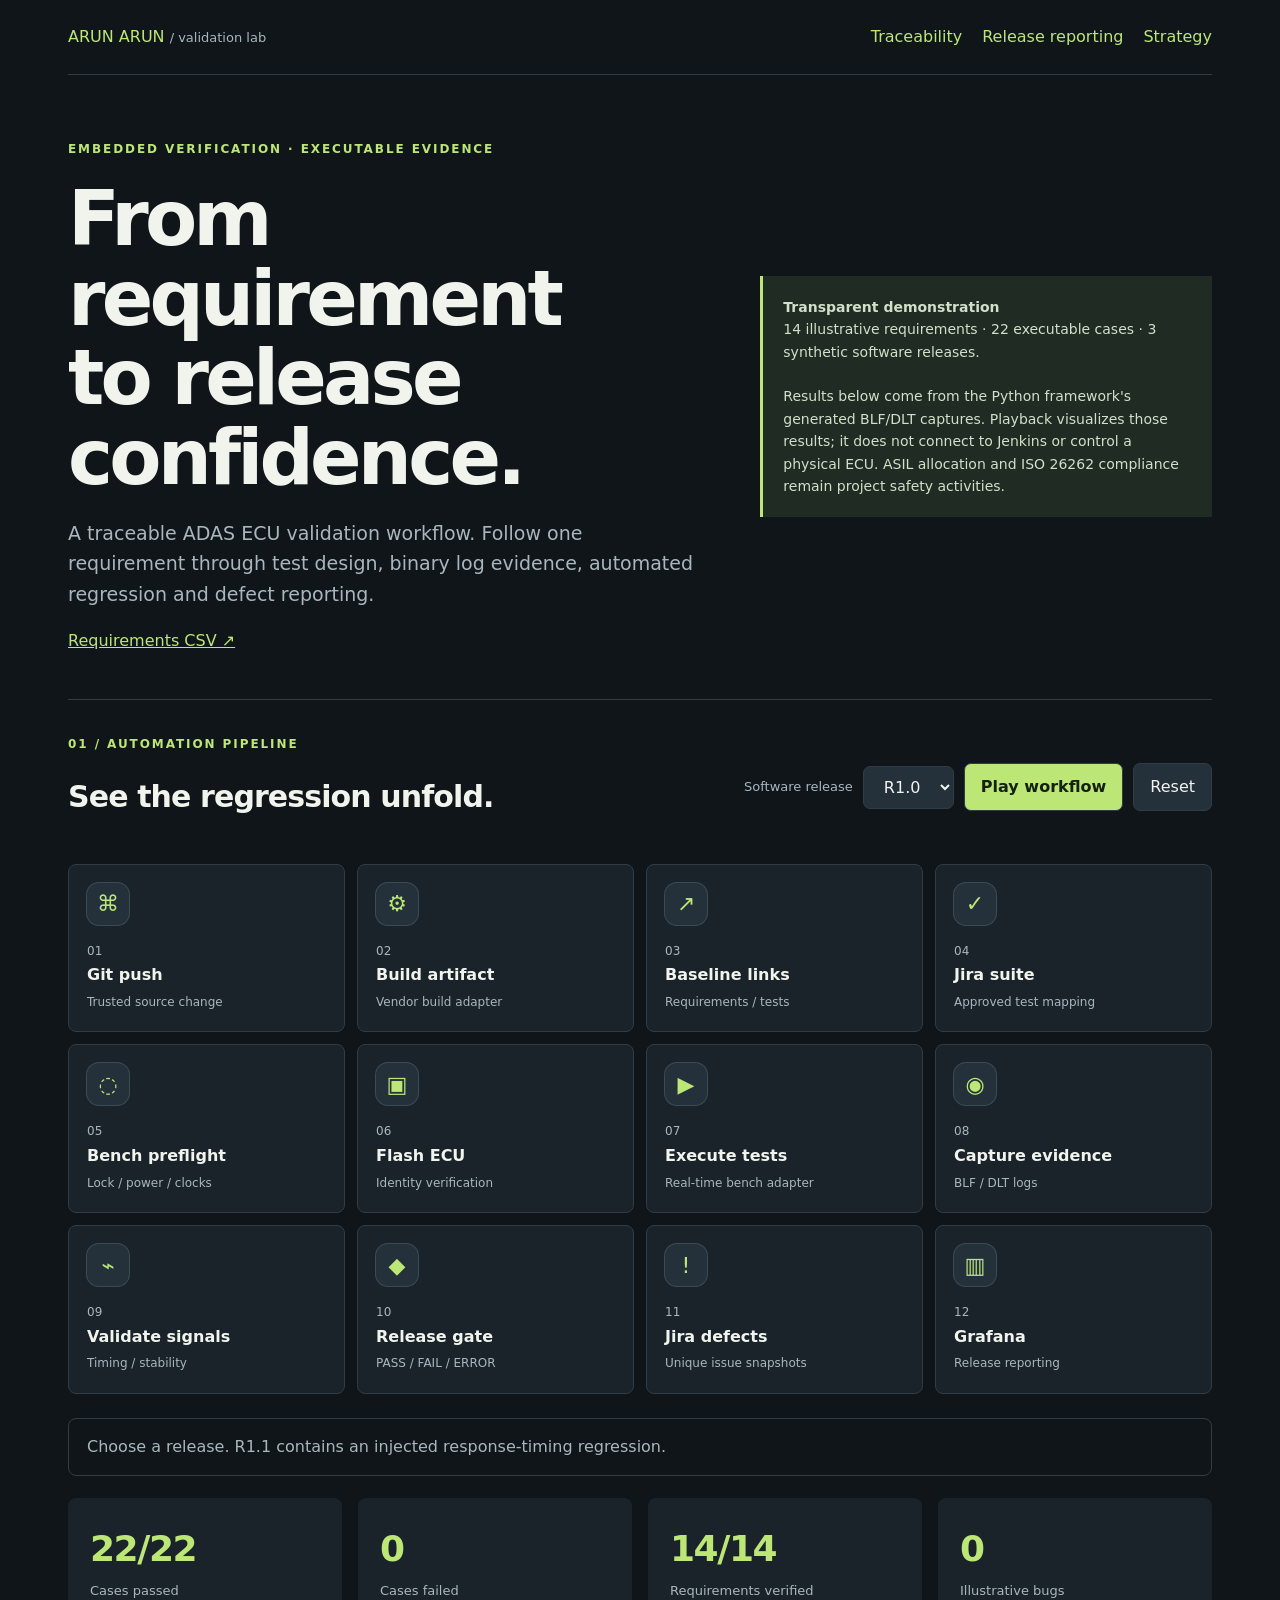
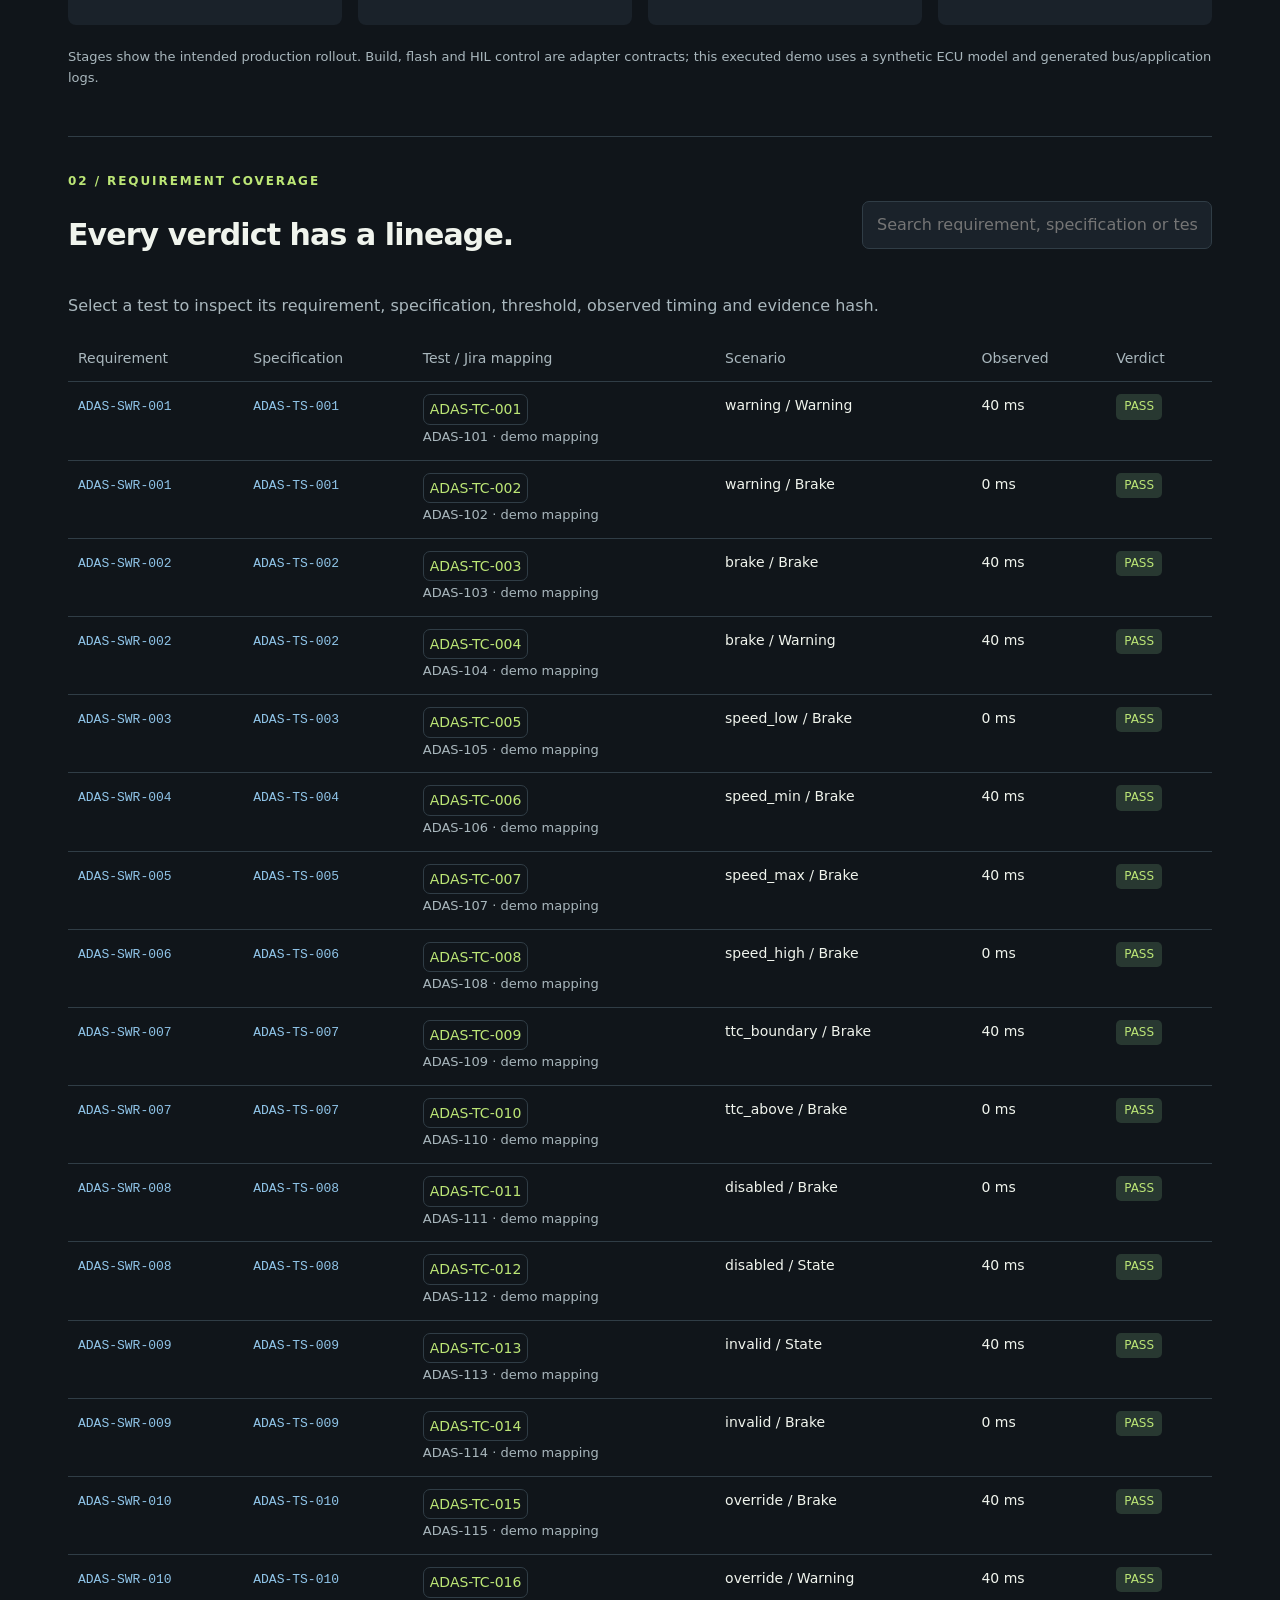
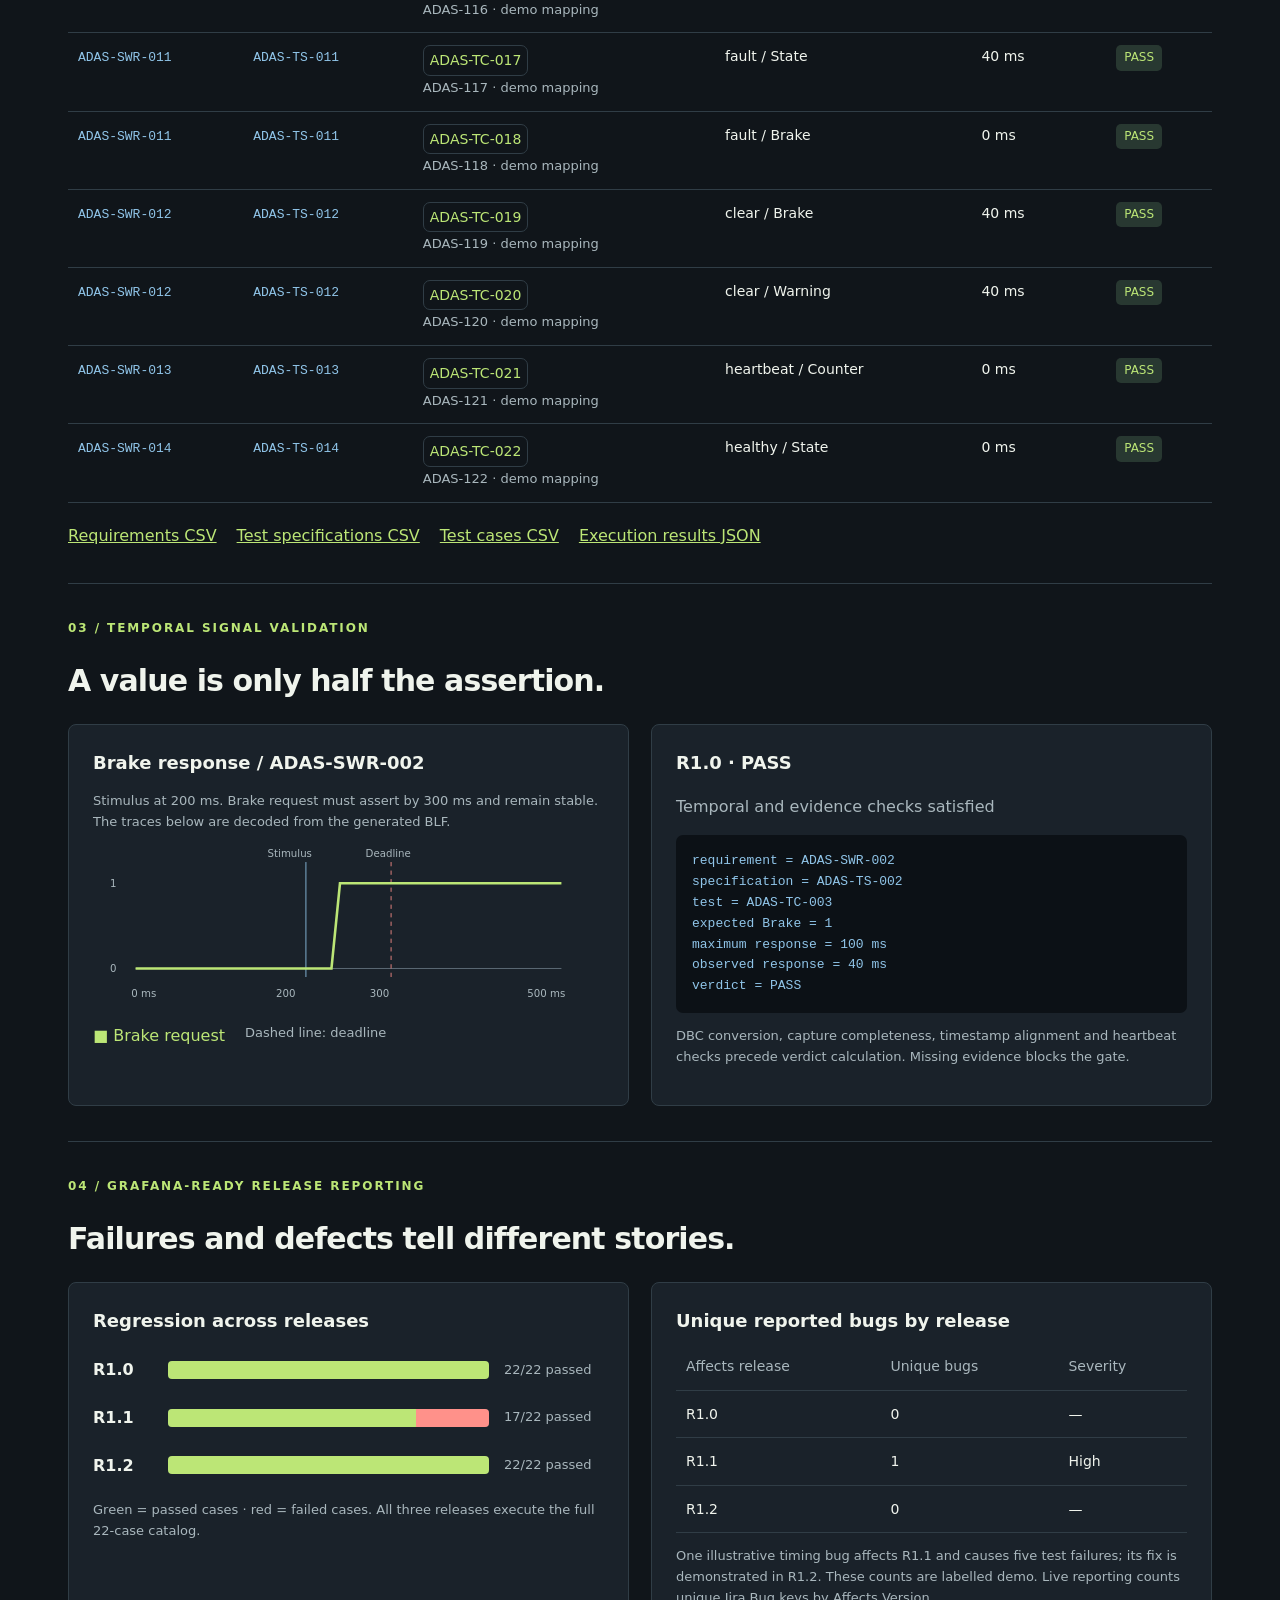
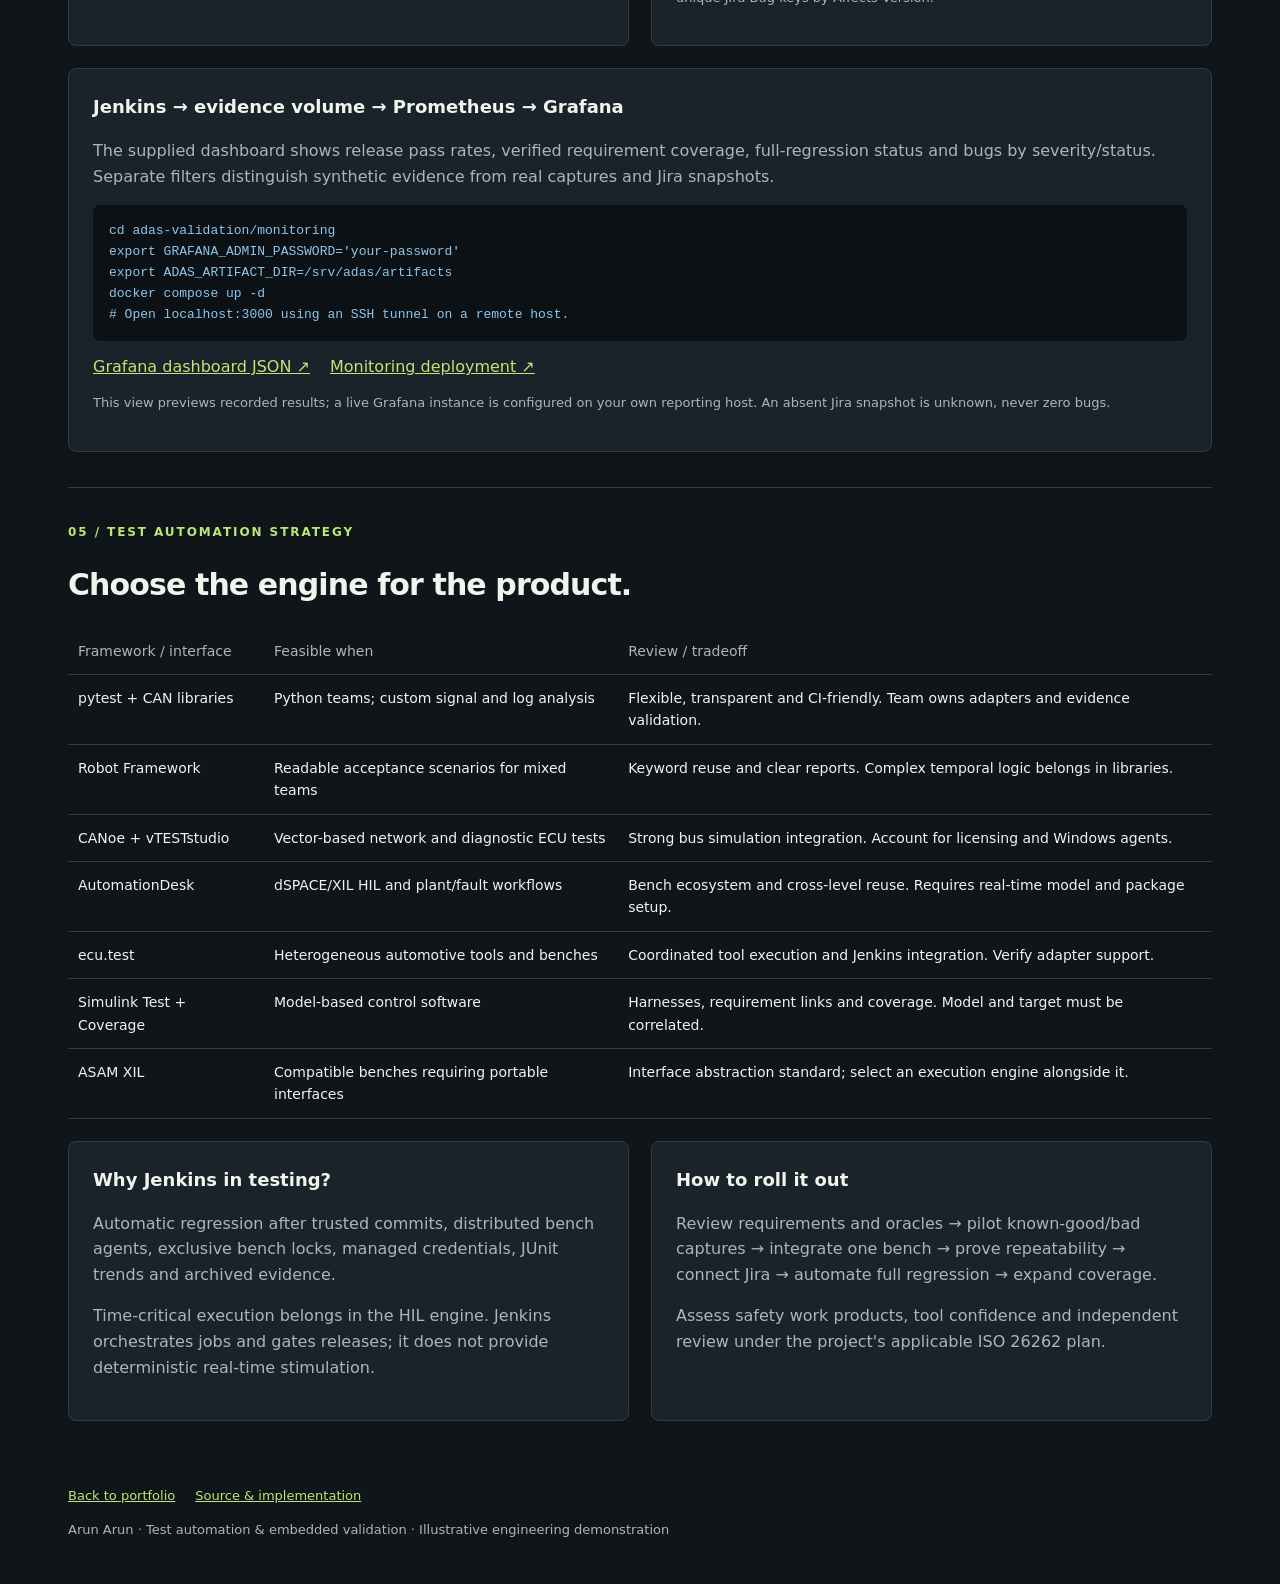
==== commit 7cb9e8eb: "Add animated validation workflow icons" ====
--- a/adas-validation/index.html
+++ b/adas-validation/index.html
@@ -6,6 +6,12 @@
 <title>ADAS Validation Lab · Arun Arun</title>
 <style>
 :root{--bg:#10151a;--panel:#1a222a;--line:#303d46;--ink:#f0f4ed;--muted:#a9b7bd;--green:#bce676;--red:#ff918a;--blue:#90c5e9}*{box-sizing:border-box}html{scroll-behavior:smooth}body{margin:0;background:var(--bg);color:var(--ink);font:16px/1.6 system-ui,sans-serif}a{color:var(--green)}button,select,input{font:inherit}button,select{background:#24313b;color:var(--ink);border:1px solid var(--line);padding:10px 16px;border-radius:7px}button{cursor:pointer}button:hover,button:focus-visible{border-color:var(--green)}button:disabled{opacity:.5;cursor:wait}.primary{background:var(--green);color:#142011;font-weight:700}nav{display:flex;gap:24px;align-items:center;justify-content:space-between;padding:24px 0;border-bottom:1px solid var(--line)}nav a{text-decoration:none}.wrap{max-width:1200px;margin:auto;padding:0 28px}.eyebrow{color:var(--green);letter-spacing:.16em;text-transform:uppercase;font-size:12px;font-weight:700}.hero{padding:65px 0 45px;display:grid;grid-template-columns:1.4fr 1fr;gap:60px}h1{font-size:clamp(40px,6vw,76px);line-height:1.05;letter-spacing:-.05em;margin:20px 0}h2{font-size:30px;line-height:1.2;letter-spacing:-.03em}h3{font-size:18px;margin:0 0 8px}p{color:var(--muted)}.hero p{font-size:19px;max-width:670px}.note{padding:20px;background:#202b24;border-left:3px solid var(--green);font-size:14px;color:#d2dfc9;align-self:center}.section{padding:35px 0;border-top:1px solid var(--line)}.head{display:flex;align-items:center;justify-content:space-between;gap:20px;flex-wrap:wrap}.controls{display:flex;gap:10px;flex-wrap:wrap;align-items:center}.stages{display:grid;grid-template-columns:repeat(4,1fr);gap:12px;margin:24px 0}.stage{background:var(--panel);border:1px solid var(--line);border-radius:8px;padding:18px;transition:background .3s,border-color .3s,transform .3s}.stage span{color:var(--muted);font-size:12px}.stage strong{display:block;font-size:16px}.stage.active{border-color:var(--green);background:#2b3a24;transform:translateY(-3px)}.stage.done{border-color:#526644}.stage.fail{border-color:var(--red);background:#442a2a}#status{min-height:55px;padding:15px 18px;border:1px solid var(--line);border-radius:8px;color:var(--muted)}.kpis{display:grid;grid-template-columns:repeat(4,1fr);gap:16px;margin:22px 0}.kpi{padding:22px;background:var(--panel);border-radius:8px}.kpi strong{display:block;font-size:36px;letter-spacing:-.04em}.kpi span{font-size:13px;color:var(--muted)}.good{color:var(--green)}.bad{color:var(--red)}.cols{display:grid;grid-template-columns:1fr 1fr;gap:22px}.card{padding:24px;background:var(--panel);border:1px solid var(--line);border-radius:8px}table{width:100%;border-collapse:collapse;font-size:14px}th,td{padding:12px 10px;text-align:left;border-bottom:1px solid var(--line);vertical-align:top}th{color:var(--muted);font-weight:500}td button{font:inherit;padding:3px 6px;background:transparent;color:var(--green)}.scroll{overflow:auto}code{font-size:13px;color:var(--blue)}pre{padding:16px;overflow:auto;background:#0c1116;border-radius:7px;font-size:13px;color:var(--blue)}.tag{display:inline-block;padding:3px 8px;border-radius:5px;font-size:12px;background:#283831;color:var(--green)}.tag.fail{background:#472f2f;color:var(--red)}.barrow{display:grid;grid-template-columns:60px 1fr 100px;align-items:center;gap:15px;margin:22px 0}.bar{height:18px;background:#3d4b54;border-radius:4px;overflow:hidden;display:flex}.bar .pass{background:var(--green)}.bar .failed{background:var(--red)}.small{font-size:13px;color:var(--muted)}svg{width:100%;height:auto}dialog{max-width:820px;width:95%;border:1px solid var(--line);border-radius:12px;background:var(--panel);color:var(--ink);padding:30px}dialog::backdrop{background:#000b}footer{padding:30px 0;color:var(--muted);font-size:13px}.links{display:flex;gap:20px;flex-wrap:wrap}#search{background:var(--panel);color:var(--ink);border:1px solid var(--line);padding:10px 14px;max-width:350px;width:100%;border-radius:7px}.chain{padding:12px;background:#10191f;border-radius:6px;color:var(--blue);font-size:13px;overflow-wrap:anywhere}@media(max-width:850px){.hero,.cols{grid-template-columns:1fr;gap:22px}.stages,.kpis{grid-template-columns:repeat(2,1fr)}nav{align-items:flex-start;gap:10px}.hero{padding:40px 0}.wrap{padding:0 18px}nav .links{gap:12px;font-size:13px}}@media(prefers-reduced-motion:reduce){*{transition:none!important;scroll-behavior:auto!important}}
+</style>
+<style>
+[href="docs/IMPLEMENTATION.html"]{display:none!important}
+.stage-icon{display:grid;place-items:center;width:42px;height:42px;margin-bottom:12px;border-radius:12px;background:#24313b;color:var(--green);font-size:22px;box-shadow:0 0 0 1px #3b4b55;transition:transform .3s,background .3s}
+.stage.active .stage-icon{background:#354c2b;animation:iconPulse 1.15s ease-in-out infinite}
+@keyframes iconPulse{0%,100%{transform:translateY(0) rotate(0)}50%{transform:translateY(-4px) rotate(-4deg)}}
 </style></head>
 <body><div class="wrap">
 <nav><a href="../">ARUN ARUN <span class="small">/ validation lab</span></a><div class="links"><a href="#traceability">Traceability</a><a href="#reporting">Release reporting</a><a href="#strategy">Strategy</a></div></nav>
@@ -37,8 +43,8 @@
 const data=JSON.parse(document.getElementById('lab-data').textContent);
 const $=id=>document.getElementById(id);const esc=v=>String(v).replace(/[&<>"']/g,c=>({'&':'&amp;','<':'&lt;','>':'&gt;','"':'&quot;',"'":'&#39;'}[c]));
 let current=data.releases[0],timer=null,step=0;
-const stages=[['Git push','Trusted source change'],['Build artifact','Vendor build adapter'],['Baseline links','Requirements / tests'],['Jira suite','Approved test mapping'],['Bench preflight','Lock / power / clocks'],['Flash ECU','Identity verification'],['Execute tests','Real-time bench adapter'],['Capture evidence','BLF / DLT logs'],['Validate signals','Timing / stability'],['Release gate','PASS / FAIL / ERROR'],['Jira defects','Unique issue snapshots'],['Grafana','Release reporting']];
-$('stages').innerHTML=stages.map((s,i)=>'<div class="stage" id="stage-'+i+'"><span>'+String(i+1).padStart(2,'0')+'</span><strong>'+s[0]+'</strong><span>'+s[1]+'</span></div>').join('');
+const stages=[['Git push','Trusted source change','⌘'],['Build artifact','Vendor build adapter','⚙'],['Baseline links','Requirements / tests','↗'],['Jira suite','Approved test mapping','✓'],['Bench preflight','Lock / power / clocks','◌'],['Flash ECU','Identity verification','▣'],['Execute tests','Real-time bench adapter','▶'],['Capture evidence','BLF / DLT logs','◉'],['Validate signals','Timing / stability','⌁'],['Release gate','PASS / FAIL / ERROR','◆'],['Jira defects','Unique issue snapshots','!'],['Grafana','Release reporting','▥']];
+$('stages').innerHTML=stages.map((s,i)=>'<div class="stage" id="stage-'+i+'"><div class="stage-icon" aria-hidden="true">'+s[2]+'</div><span>'+String(i+1).padStart(2,'0')+'</span><strong>'+s[0]+'</strong><span>'+s[1]+'</span></div>').join('');
 function reset(){clearTimeout(timer);timer=null;step=0;$('play').disabled=false;$('release').disabled=false;document.querySelectorAll('.stage').forEach(n=>n.className='stage');$('status').textContent='Recorded '+current.release+' selected. Press play to visualize its workflow.'}
 function play(){reset();$('play').disabled=true;$('release').disabled=true;tick()}
 function tick(){document.querySelectorAll('.stage').forEach((n,i)=>n.className='stage'+(i<step?' done':i===step?' active':''));if(step>=9&&current.verdicts.FAIL)$('stage-9').classList.add('fail');
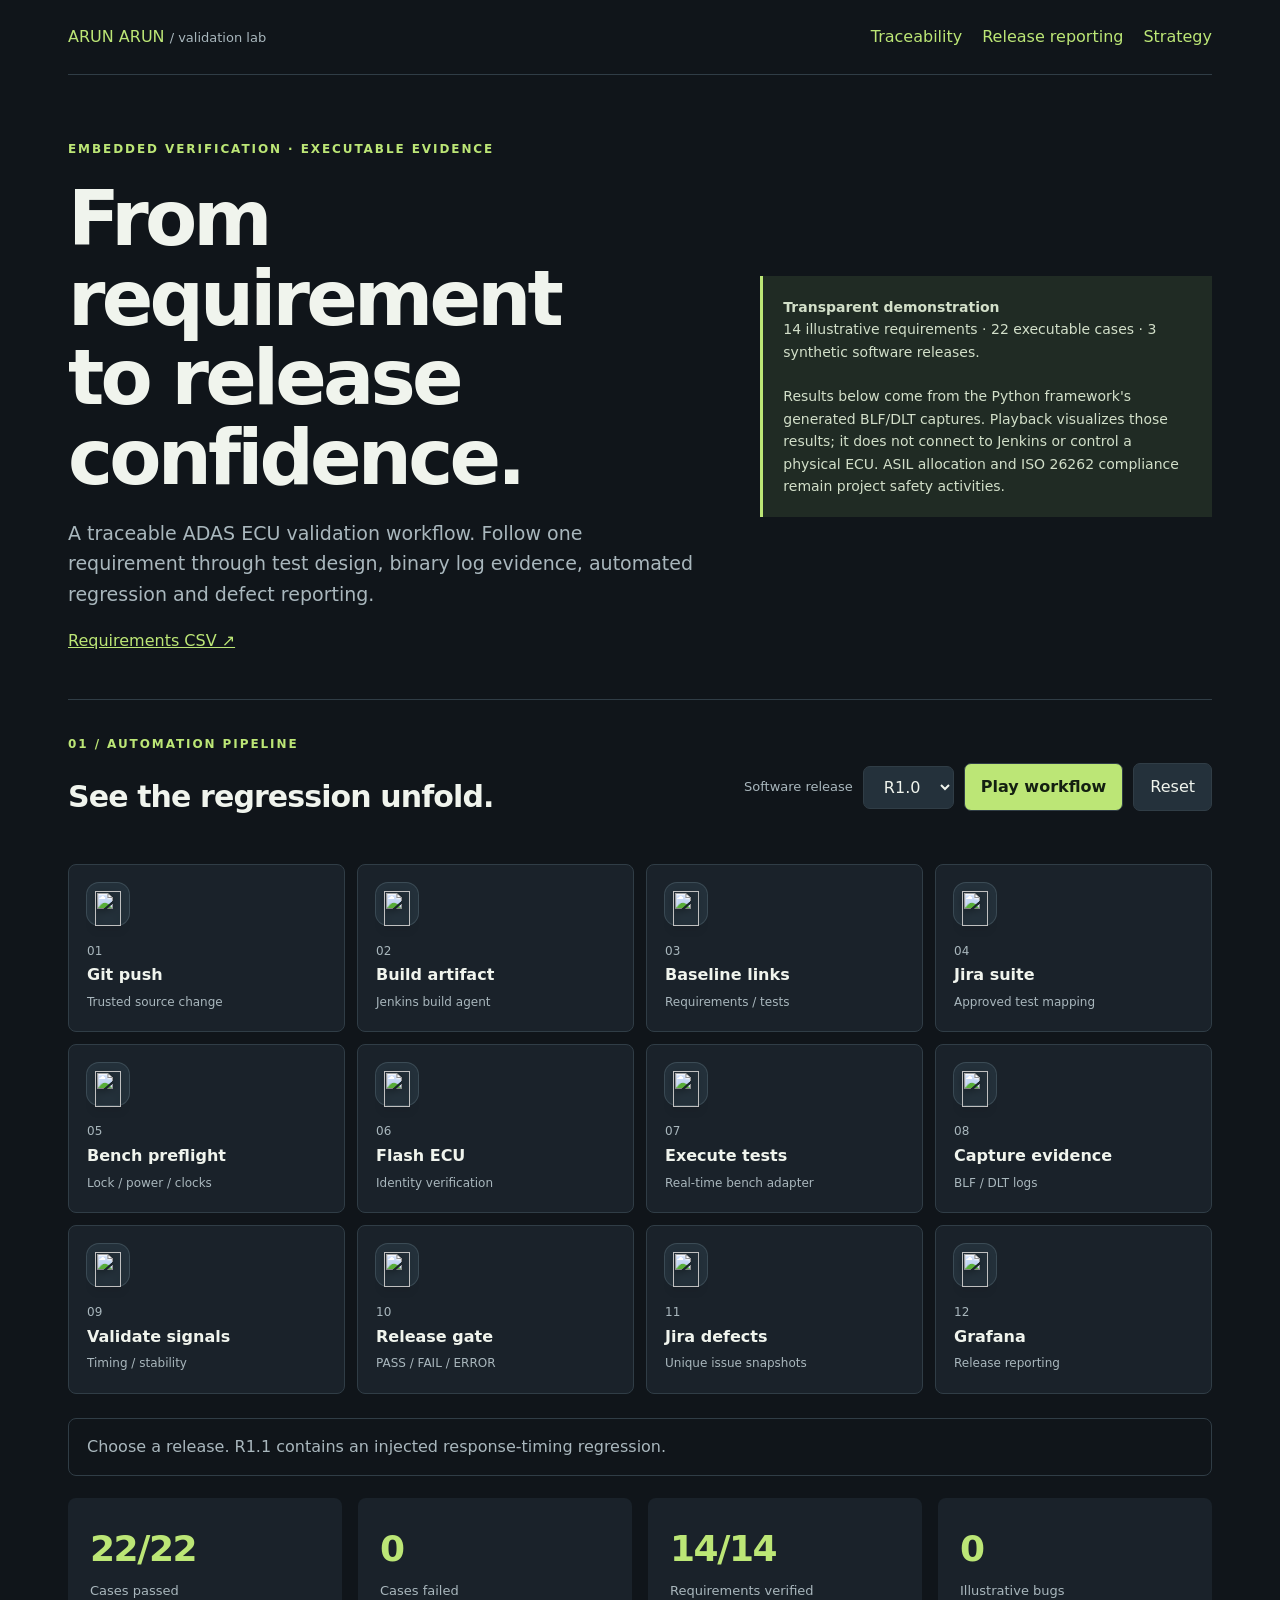
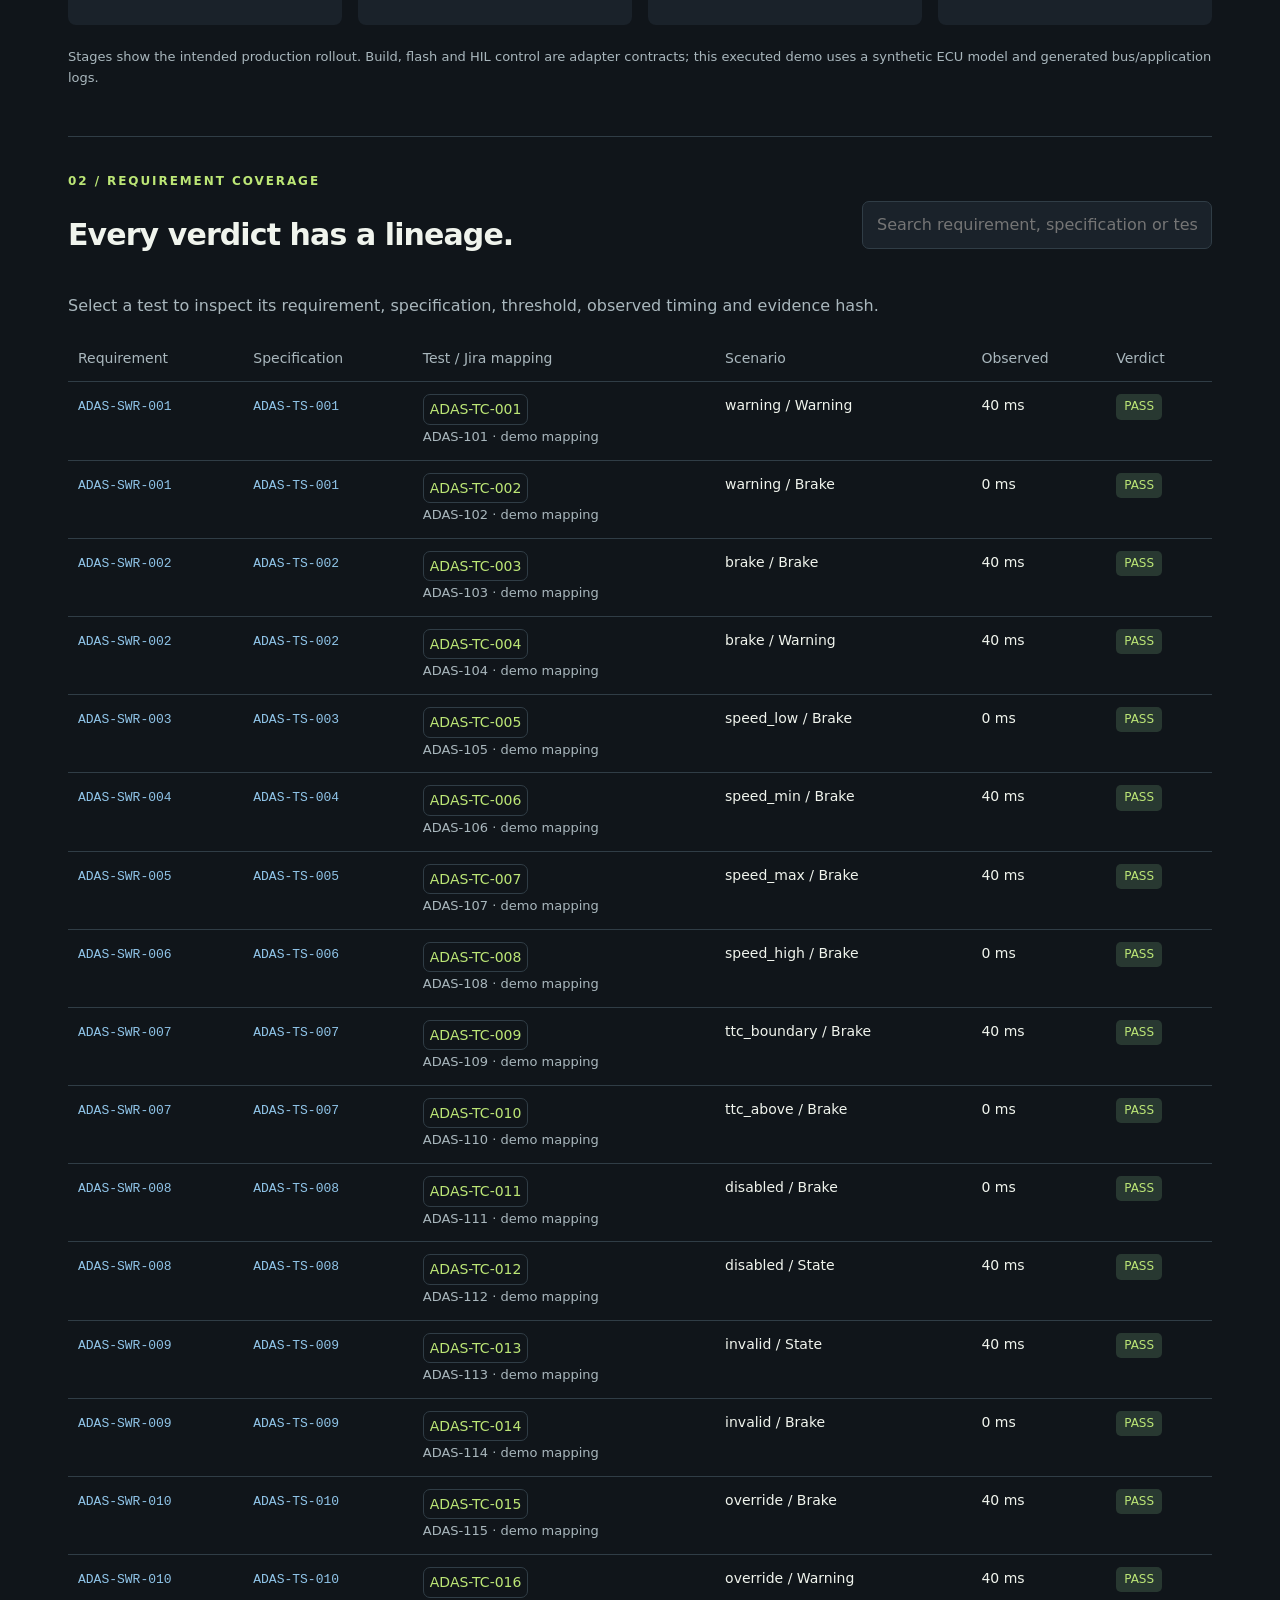
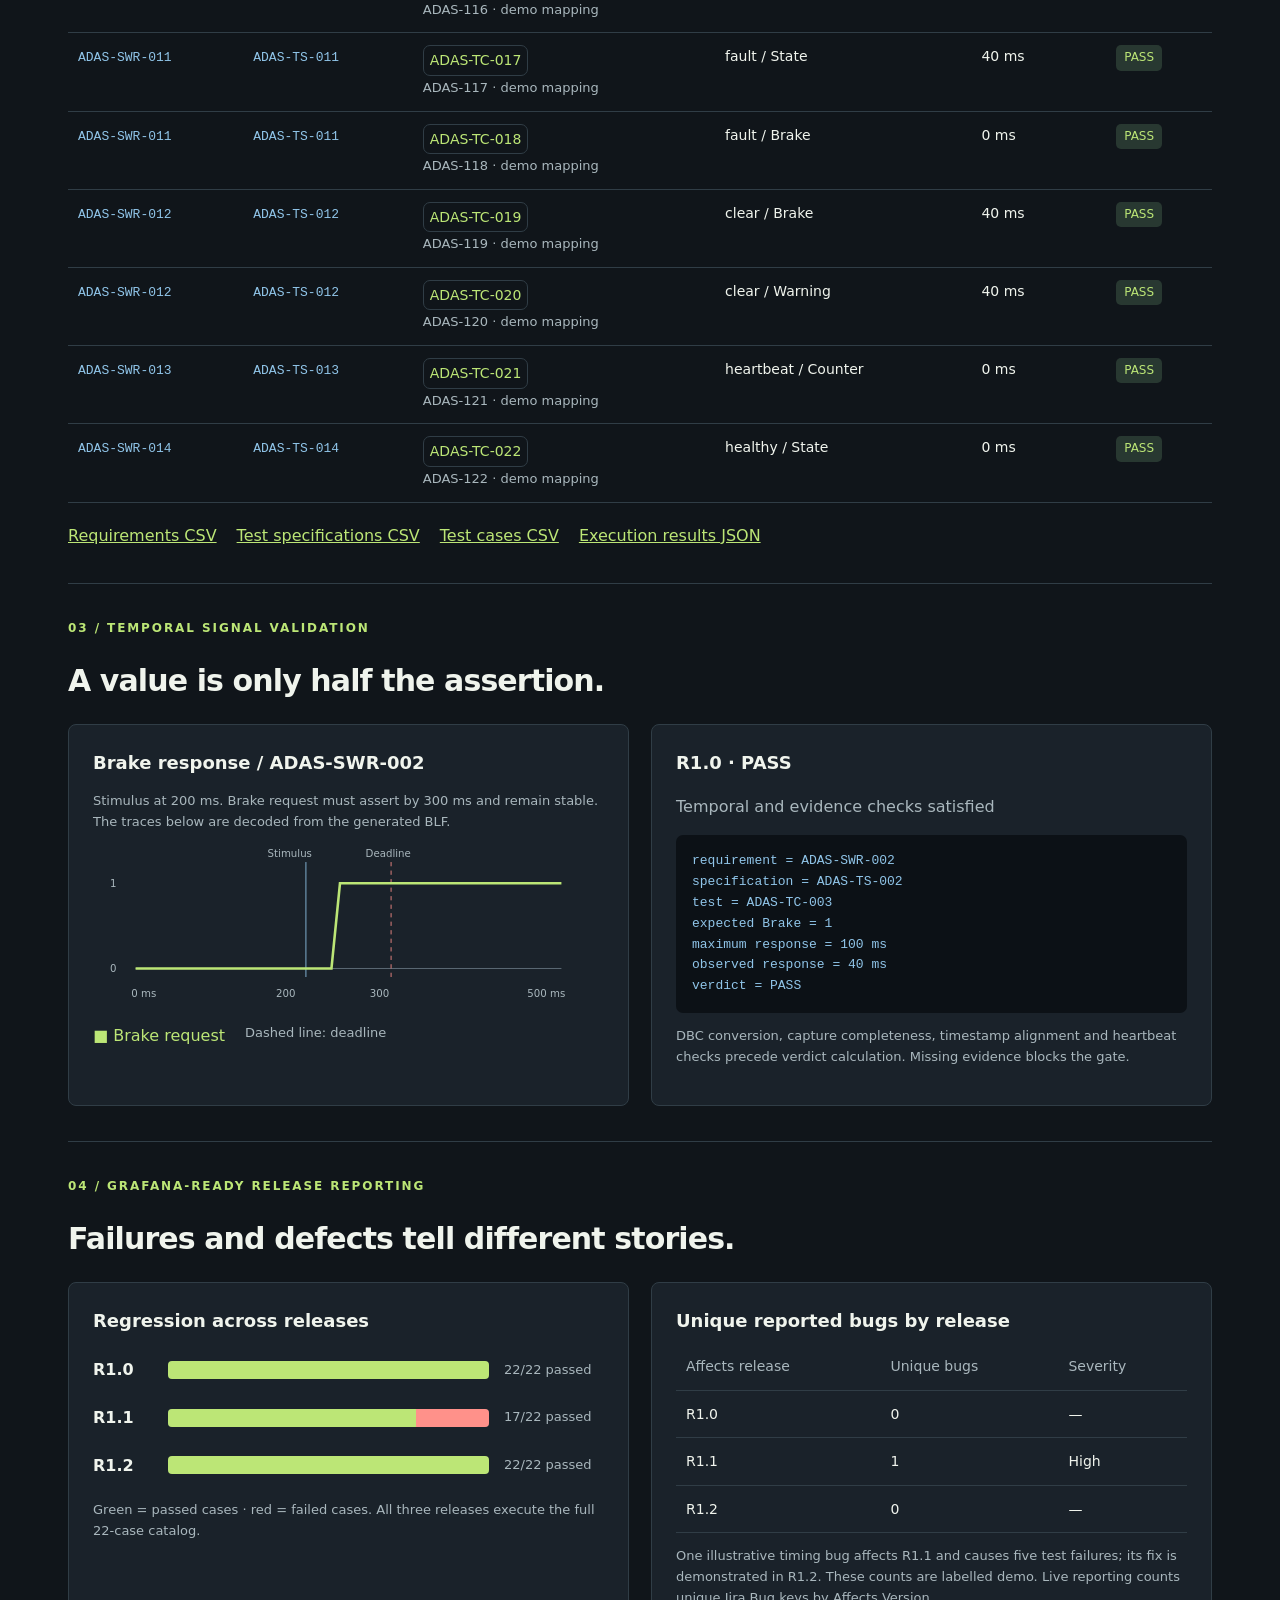
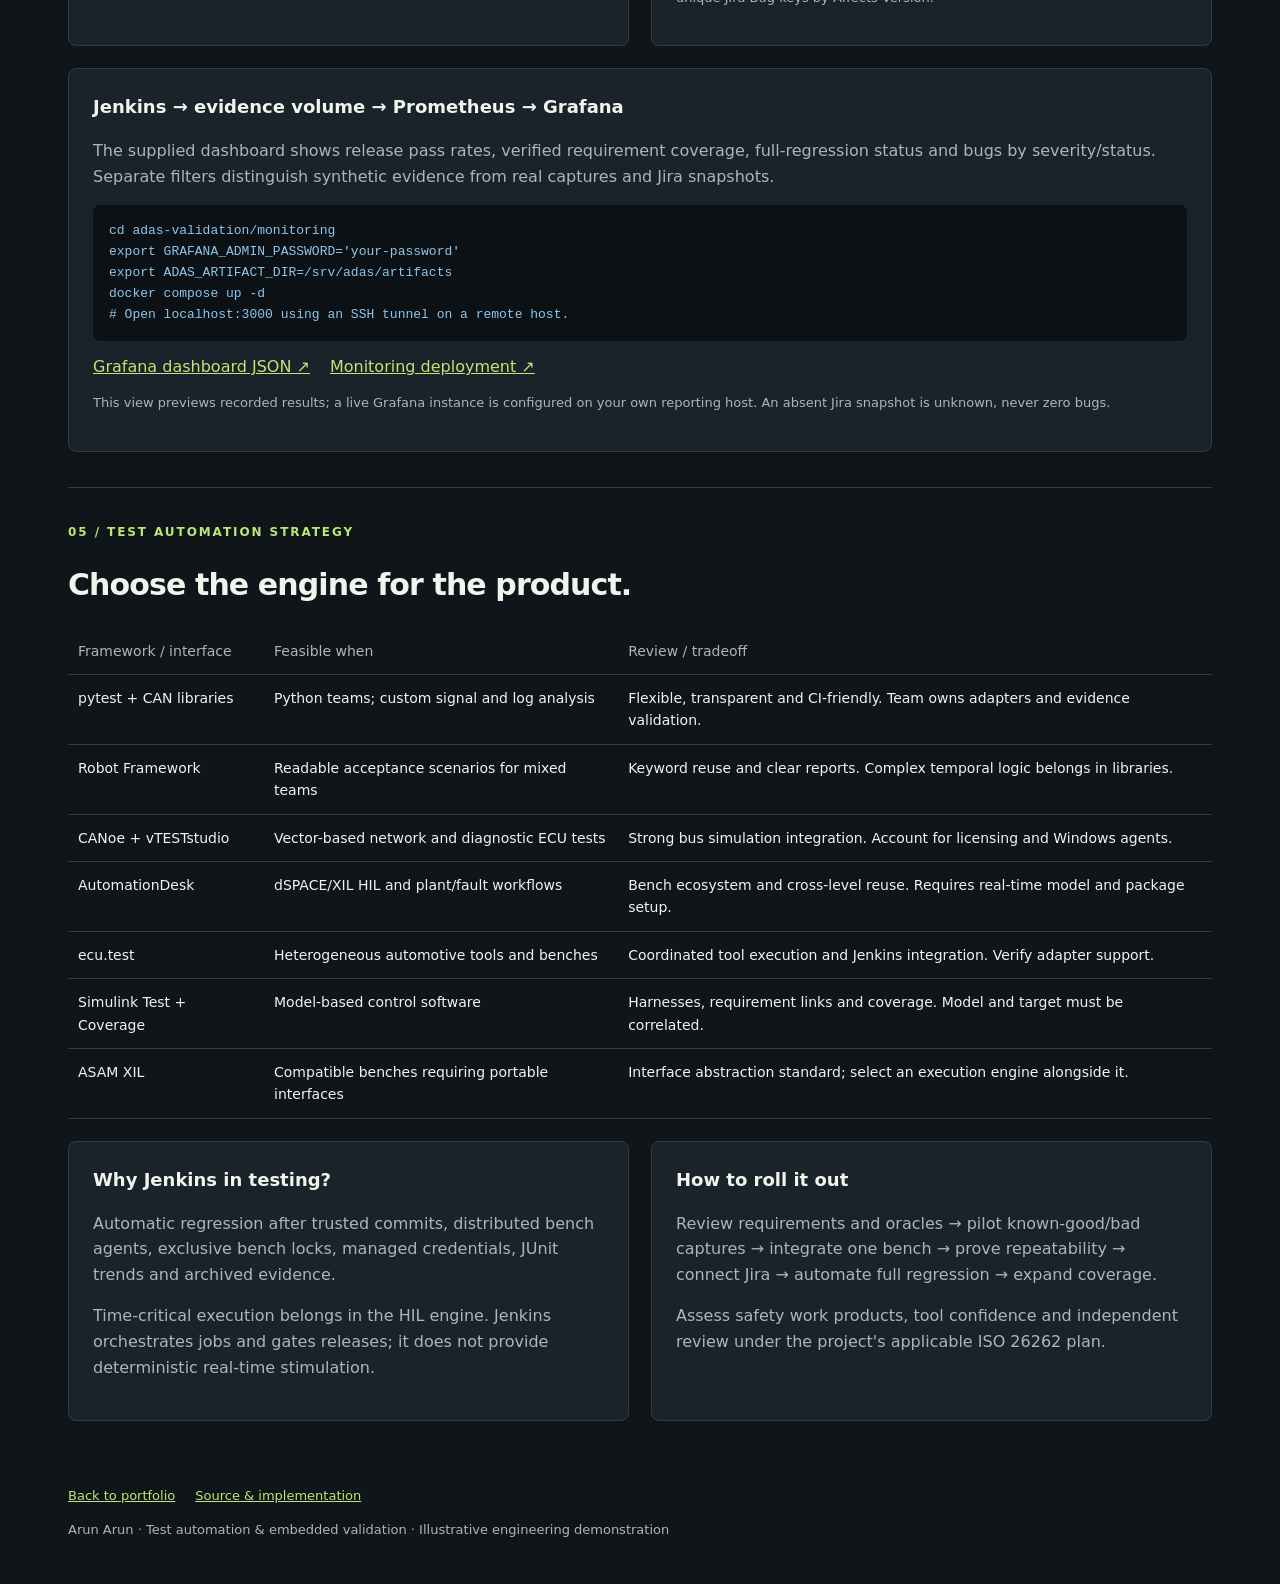
==== commit cdac59ac: "Use product logos in validation workflow" ====
--- a/adas-validation/index.html
+++ b/adas-validation/index.html
@@ -12,6 +12,8 @@
 .stage-icon{display:grid;place-items:center;width:42px;height:42px;margin-bottom:12px;border-radius:12px;background:#24313b;color:var(--green);font-size:22px;box-shadow:0 0 0 1px #3b4b55;transition:transform .3s,background .3s}
 .stage.active .stage-icon{background:#354c2b;animation:iconPulse 1.15s ease-in-out infinite}
 @keyframes iconPulse{0%,100%{transform:translateY(0) rotate(0)}50%{transform:translateY(-4px) rotate(-4deg)}}
+.flow-icons{display:flex;align-items:center;justify-content:space-between;gap:8px;margin:22px 0 10px;padding:14px 18px;border:1px solid var(--line);border-radius:10px;background:#151e25;overflow:auto}.flow-icon{display:grid;place-items:center;flex:0 0 42px;width:42px;height:42px;border-radius:12px;background:#24313b;color:var(--green);font-size:21px;box-shadow:0 0 0 1px #3b4b55;animation:flowFloat 2.4s ease-in-out infinite}.flow-icon:nth-child(3){animation-delay:.15s}.flow-icon:nth-child(5){animation-delay:.3s}.flow-icon:nth-child(7){animation-delay:.45s}.flow-icon:nth-child(9){animation-delay:.6s}.flow-icon:nth-child(11){animation-delay:.75s}.flow-arrow{color:var(--muted);font-size:18px}@keyframes flowFloat{50%{transform:translateY(-4px);background:#354c2b}}
+#pipeline .head::after{content:none}.stage-icon{padding:8px}.stage-icon img{display:block;width:100%;height:100%;object-fit:contain;filter:drop-shadow(0 2px 4px #0006)}
 </style></head>
 <body><div class="wrap">
 <nav><a href="../">ARUN ARUN <span class="small">/ validation lab</span></a><div class="links"><a href="#traceability">Traceability</a><a href="#reporting">Release reporting</a><a href="#strategy">Strategy</a></div></nav>
@@ -43,8 +45,9 @@
 const data=JSON.parse(document.getElementById('lab-data').textContent);
 const $=id=>document.getElementById(id);const esc=v=>String(v).replace(/[&<>"']/g,c=>({'&':'&amp;','<':'&lt;','>':'&gt;','"':'&quot;',"'":'&#39;'}[c]));
 let current=data.releases[0],timer=null,step=0;
-const stages=[['Git push','Trusted source change','⌘'],['Build artifact','Vendor build adapter','⚙'],['Baseline links','Requirements / tests','↗'],['Jira suite','Approved test mapping','✓'],['Bench preflight','Lock / power / clocks','◌'],['Flash ECU','Identity verification','▣'],['Execute tests','Real-time bench adapter','▶'],['Capture evidence','BLF / DLT logs','◉'],['Validate signals','Timing / stability','⌁'],['Release gate','PASS / FAIL / ERROR','◆'],['Jira defects','Unique issue snapshots','!'],['Grafana','Release reporting','▥']];
-$('stages').innerHTML=stages.map((s,i)=>'<div class="stage" id="stage-'+i+'"><div class="stage-icon" aria-hidden="true">'+s[2]+'</div><span>'+String(i+1).padStart(2,'0')+'</span><strong>'+s[0]+'</strong><span>'+s[1]+'</span></div>').join('');
+const stages=[['Git push','Trusted source change','github'],['Build artifact','Jenkins build agent','jenkins'],['Baseline links','Requirements / tests','jira'],['Jira suite','Approved test mapping','jira'],['Bench preflight','Lock / power / clocks','kubernetes'],['Flash ECU','Identity verification','docker'],['Execute tests','Real-time bench adapter','python'],['Capture evidence','BLF / DLT logs','sonarqube'],['Validate signals','Timing / stability','pytest'],['Release gate','PASS / FAIL / ERROR','docker'],['Jira defects','Unique issue snapshots','jira'],['Grafana','Release reporting','grafana']];
+const iconUrl=name=>'https://cdn.jsdelivr.net/gh/homarr-labs/dashboard-icons/png/'+(name==='pytest'?'python':name)+'.png';
+$('stages').innerHTML=stages.map((s,i)=>'<div class="stage" id="stage-'+i+'"><div class="stage-icon"><img src="'+iconUrl(s[2])+'" alt="" loading="lazy"></div><span>'+String(i+1).padStart(2,'0')+'</span><strong>'+s[0]+'</strong><span>'+s[1]+'</span></div>').join('');
 function reset(){clearTimeout(timer);timer=null;step=0;$('play').disabled=false;$('release').disabled=false;document.querySelectorAll('.stage').forEach(n=>n.className='stage');$('status').textContent='Recorded '+current.release+' selected. Press play to visualize its workflow.'}
 function play(){reset();$('play').disabled=true;$('release').disabled=true;tick()}
 function tick(){document.querySelectorAll('.stage').forEach((n,i)=>n.className='stage'+(i<step?' done':i===step?' active':''));if(step>=9&&current.verdicts.FAIL)$('stage-9').classList.add('fail');
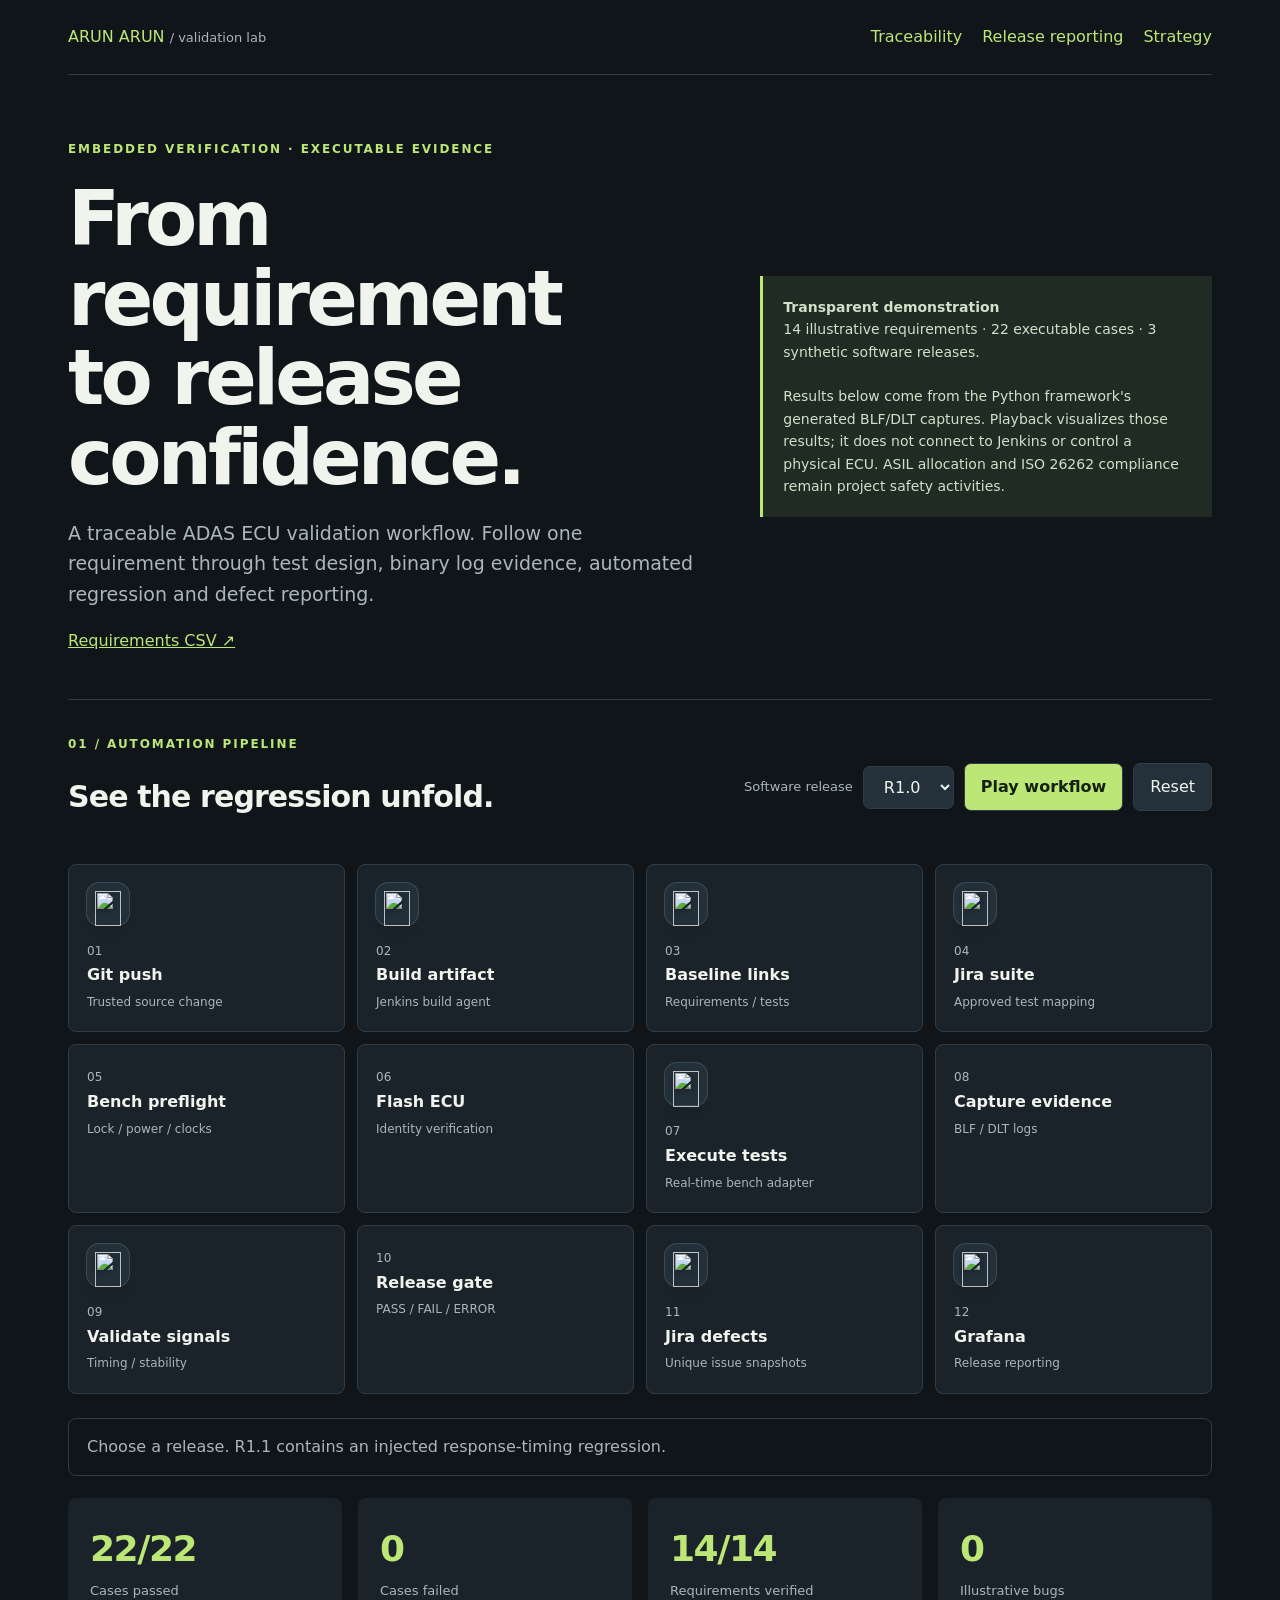
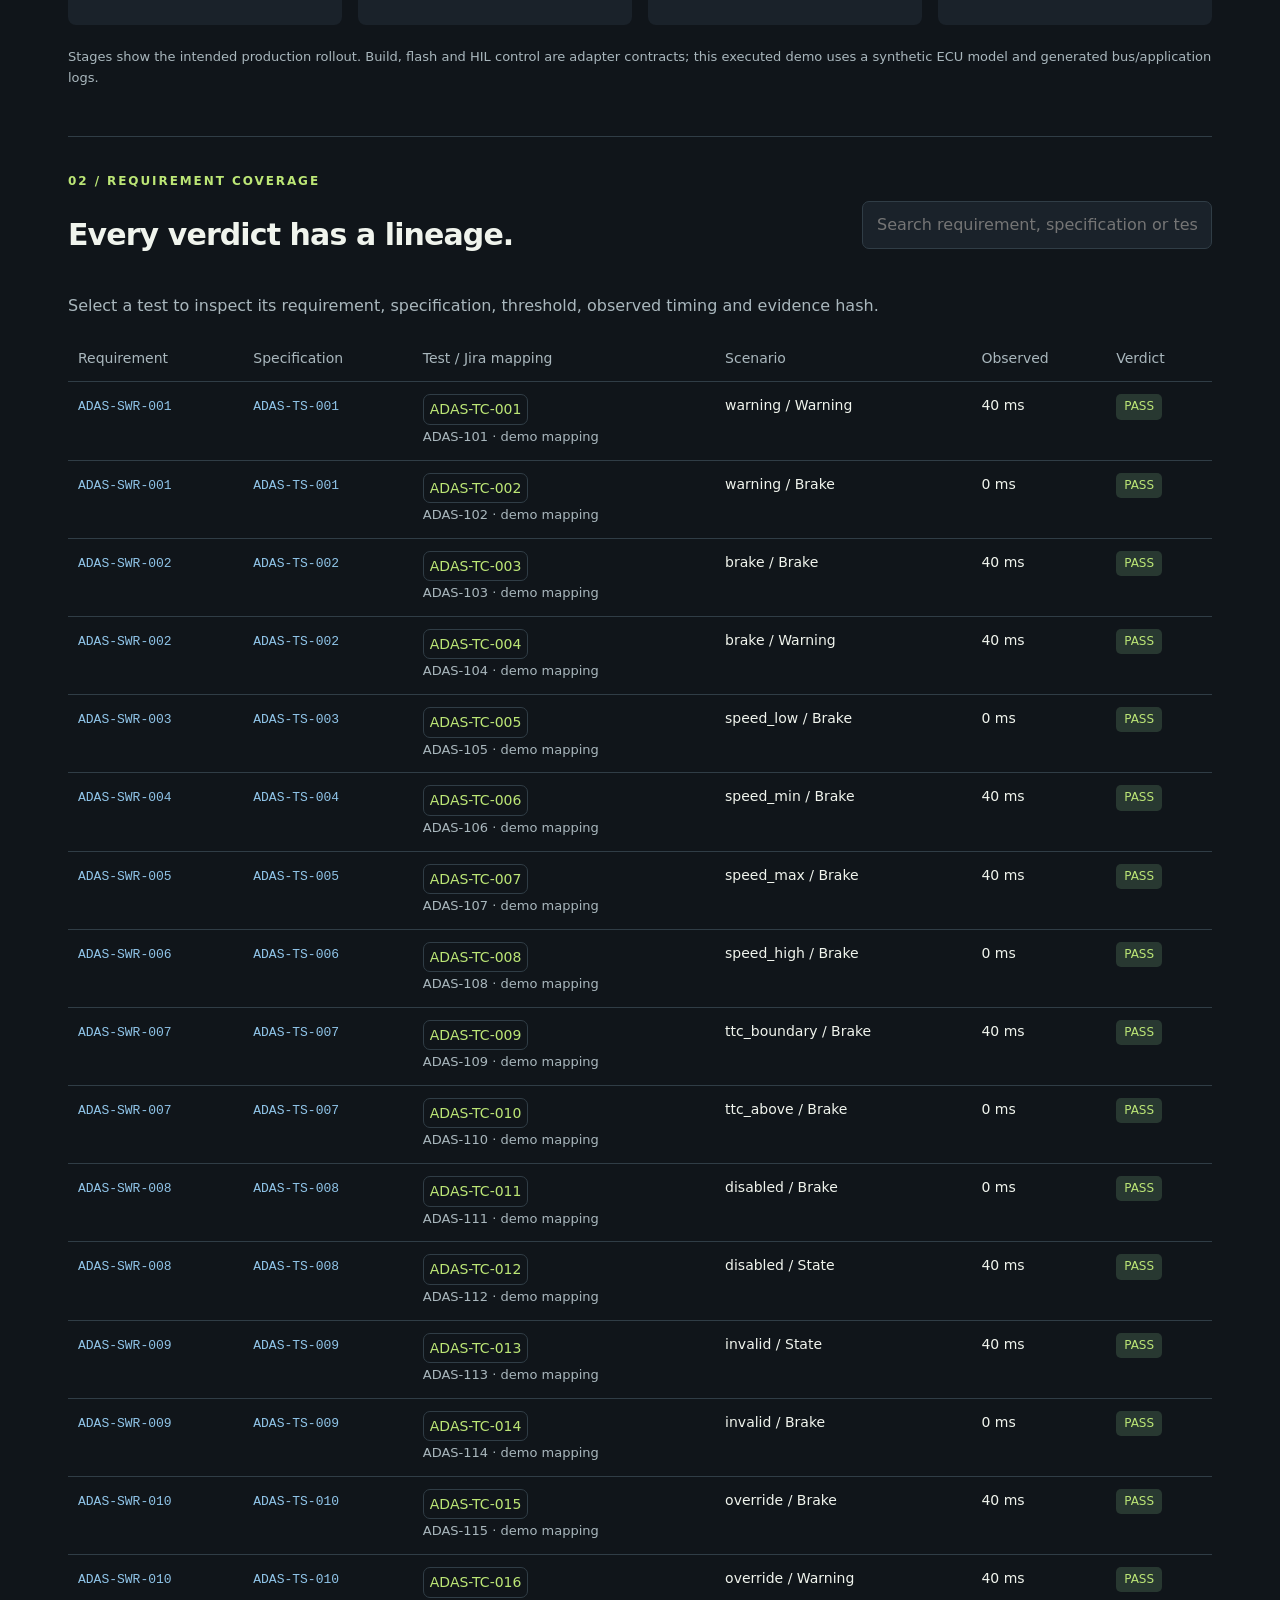
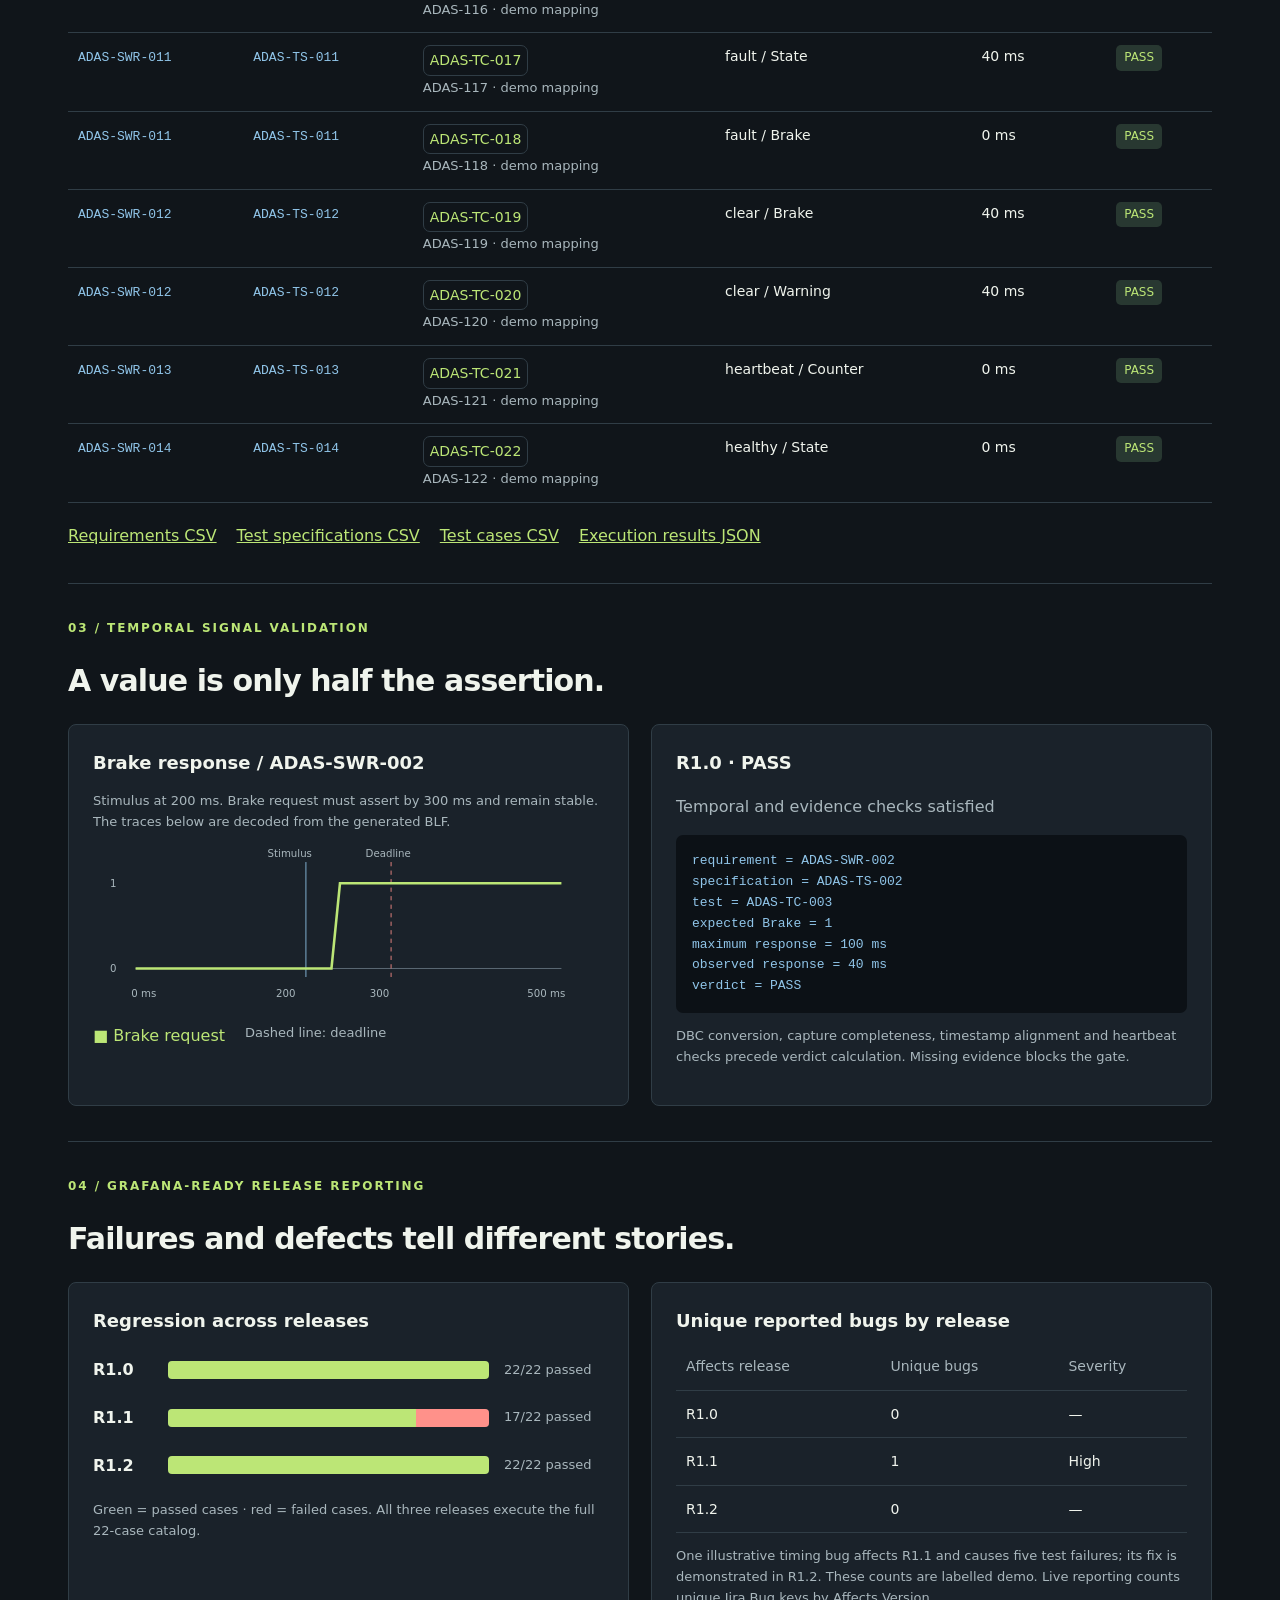
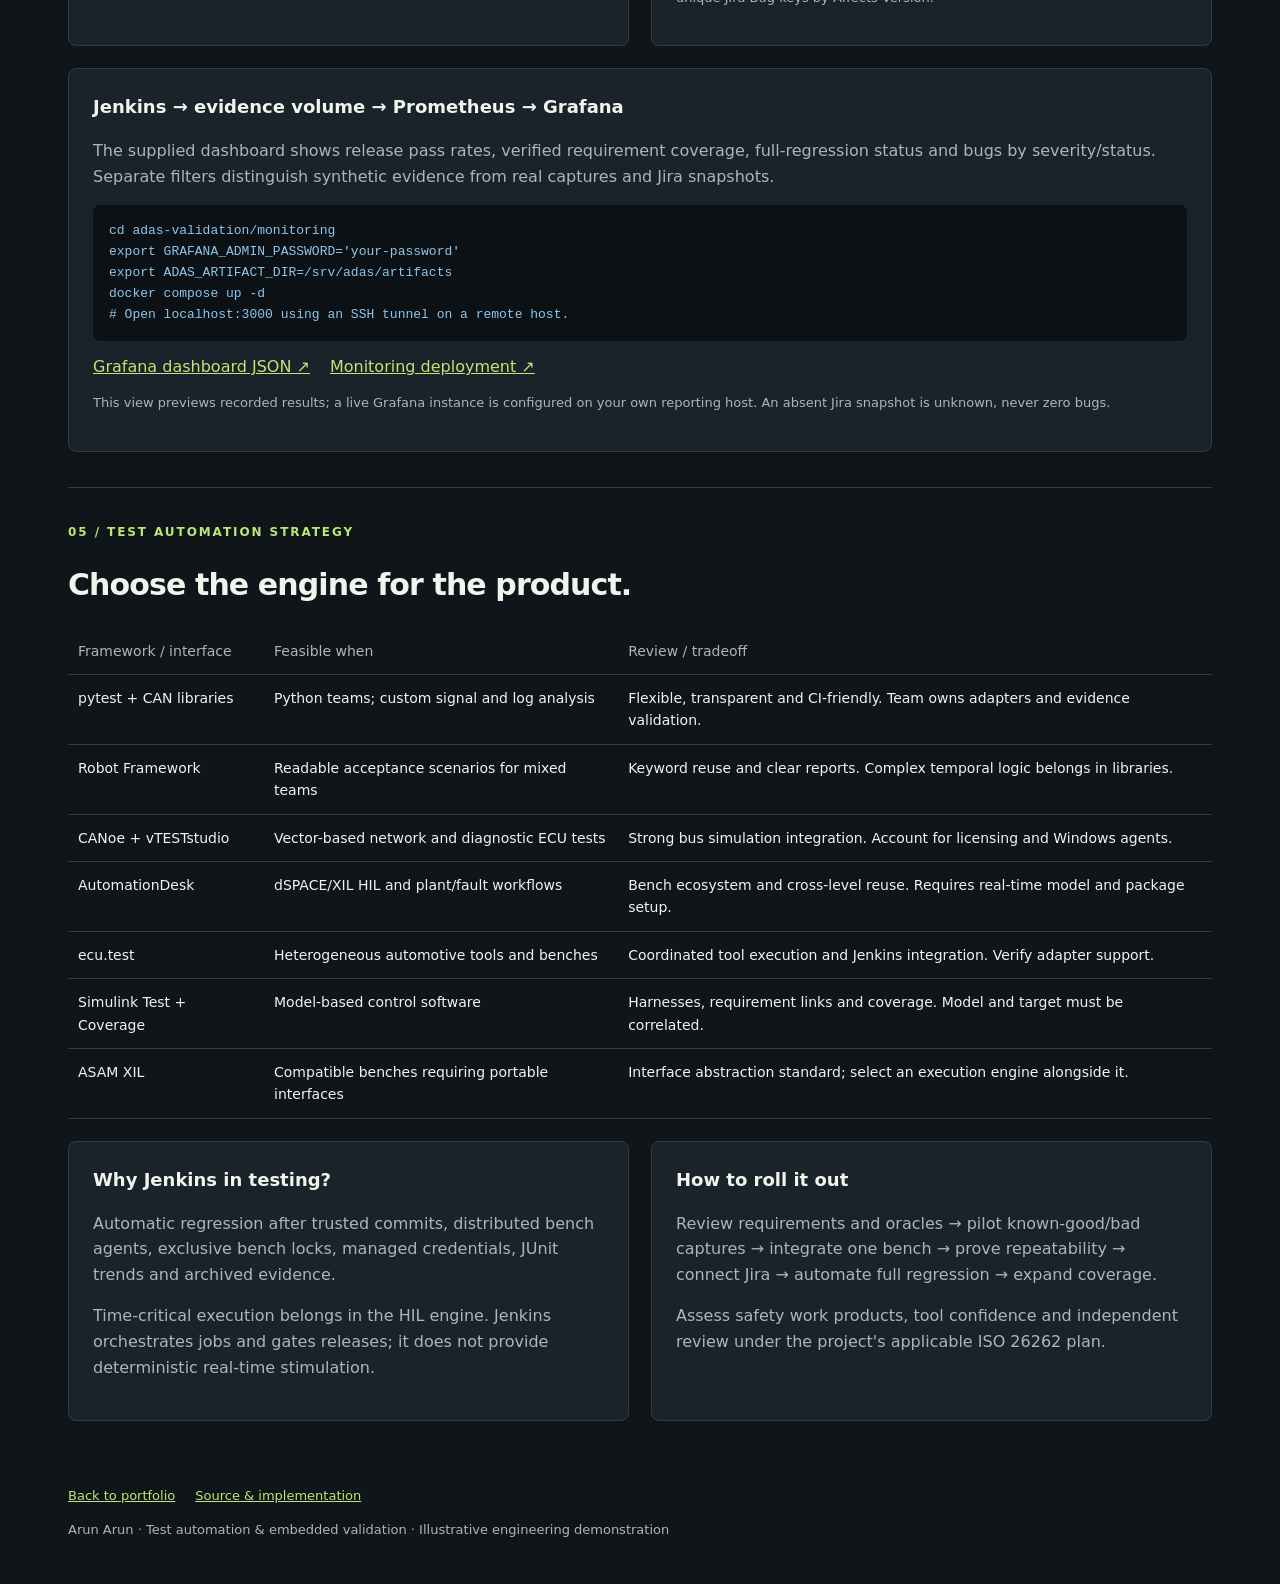
==== commit ef0e2e30: "Use validation-specific workflow icons" ====
--- a/adas-validation/index.html
+++ b/adas-validation/index.html
@@ -13,7 +13,7 @@
 .stage.active .stage-icon{background:#354c2b;animation:iconPulse 1.15s ease-in-out infinite}
 @keyframes iconPulse{0%,100%{transform:translateY(0) rotate(0)}50%{transform:translateY(-4px) rotate(-4deg)}}
 .flow-icons{display:flex;align-items:center;justify-content:space-between;gap:8px;margin:22px 0 10px;padding:14px 18px;border:1px solid var(--line);border-radius:10px;background:#151e25;overflow:auto}.flow-icon{display:grid;place-items:center;flex:0 0 42px;width:42px;height:42px;border-radius:12px;background:#24313b;color:var(--green);font-size:21px;box-shadow:0 0 0 1px #3b4b55;animation:flowFloat 2.4s ease-in-out infinite}.flow-icon:nth-child(3){animation-delay:.15s}.flow-icon:nth-child(5){animation-delay:.3s}.flow-icon:nth-child(7){animation-delay:.45s}.flow-icon:nth-child(9){animation-delay:.6s}.flow-icon:nth-child(11){animation-delay:.75s}.flow-arrow{color:var(--muted);font-size:18px}@keyframes flowFloat{50%{transform:translateY(-4px);background:#354c2b}}
-#pipeline .head::after{content:none}.stage-icon{padding:8px}.stage-icon img{display:block;width:100%;height:100%;object-fit:contain;filter:drop-shadow(0 2px 4px #0006)}
+#pipeline .head::after{content:none}.stage-icon{padding:8px}.stage-icon:empty{display:none}.stage-icon img{display:block;width:100%;height:100%;object-fit:contain;filter:drop-shadow(0 2px 4px #0006)}
 </style></head>
 <body><div class="wrap">
 <nav><a href="../">ARUN ARUN <span class="small">/ validation lab</span></a><div class="links"><a href="#traceability">Traceability</a><a href="#reporting">Release reporting</a><a href="#strategy">Strategy</a></div></nav>
@@ -46,8 +46,8 @@
 const $=id=>document.getElementById(id);const esc=v=>String(v).replace(/[&<>"']/g,c=>({'&':'&amp;','<':'&lt;','>':'&gt;','"':'&quot;',"'":'&#39;'}[c]));
 let current=data.releases[0],timer=null,step=0;
 const stages=[['Git push','Trusted source change','github'],['Build artifact','Jenkins build agent','jenkins'],['Baseline links','Requirements / tests','jira'],['Jira suite','Approved test mapping','jira'],['Bench preflight','Lock / power / clocks','kubernetes'],['Flash ECU','Identity verification','docker'],['Execute tests','Real-time bench adapter','python'],['Capture evidence','BLF / DLT logs','sonarqube'],['Validate signals','Timing / stability','pytest'],['Release gate','PASS / FAIL / ERROR','docker'],['Jira defects','Unique issue snapshots','jira'],['Grafana','Release reporting','grafana']];
-const iconUrl=name=>'https://cdn.jsdelivr.net/gh/homarr-labs/dashboard-icons/png/'+(name==='pytest'?'python':name)+'.png';
-$('stages').innerHTML=stages.map((s,i)=>'<div class="stage" id="stage-'+i+'"><div class="stage-icon"><img src="'+iconUrl(s[2])+'" alt="" loading="lazy"></div><span>'+String(i+1).padStart(2,'0')+'</span><strong>'+s[0]+'</strong><span>'+s[1]+'</span></div>').join('');
+const iconUrl=name=>{const tool=name==='pytest'?'python':name;return ['github','jenkins','jira','python','grafana'].includes(tool)?'https://cdn.jsdelivr.net/gh/homarr-labs/dashboard-icons/png/'+tool+'.png':''};
+$('stages').innerHTML=stages.map((s,i)=>{const icon=iconUrl(s[2]);return '<div class="stage" id="stage-'+i+'"><div class="stage-icon">'+(icon?'<img src="'+icon+'" alt="" loading="lazy">':'')+'</div><span>'+String(i+1).padStart(2,'0')+'</span><strong>'+s[0]+'</strong><span>'+s[1]+'</span></div>'}).join('');
 function reset(){clearTimeout(timer);timer=null;step=0;$('play').disabled=false;$('release').disabled=false;document.querySelectorAll('.stage').forEach(n=>n.className='stage');$('status').textContent='Recorded '+current.release+' selected. Press play to visualize its workflow.'}
 function play(){reset();$('play').disabled=true;$('release').disabled=true;tick()}
 function tick(){document.querySelectorAll('.stage').forEach((n,i)=>n.className='stage'+(i<step?' done':i===step?' active':''));if(step>=9&&current.verdicts.FAIL)$('stage-9').classList.add('fail');
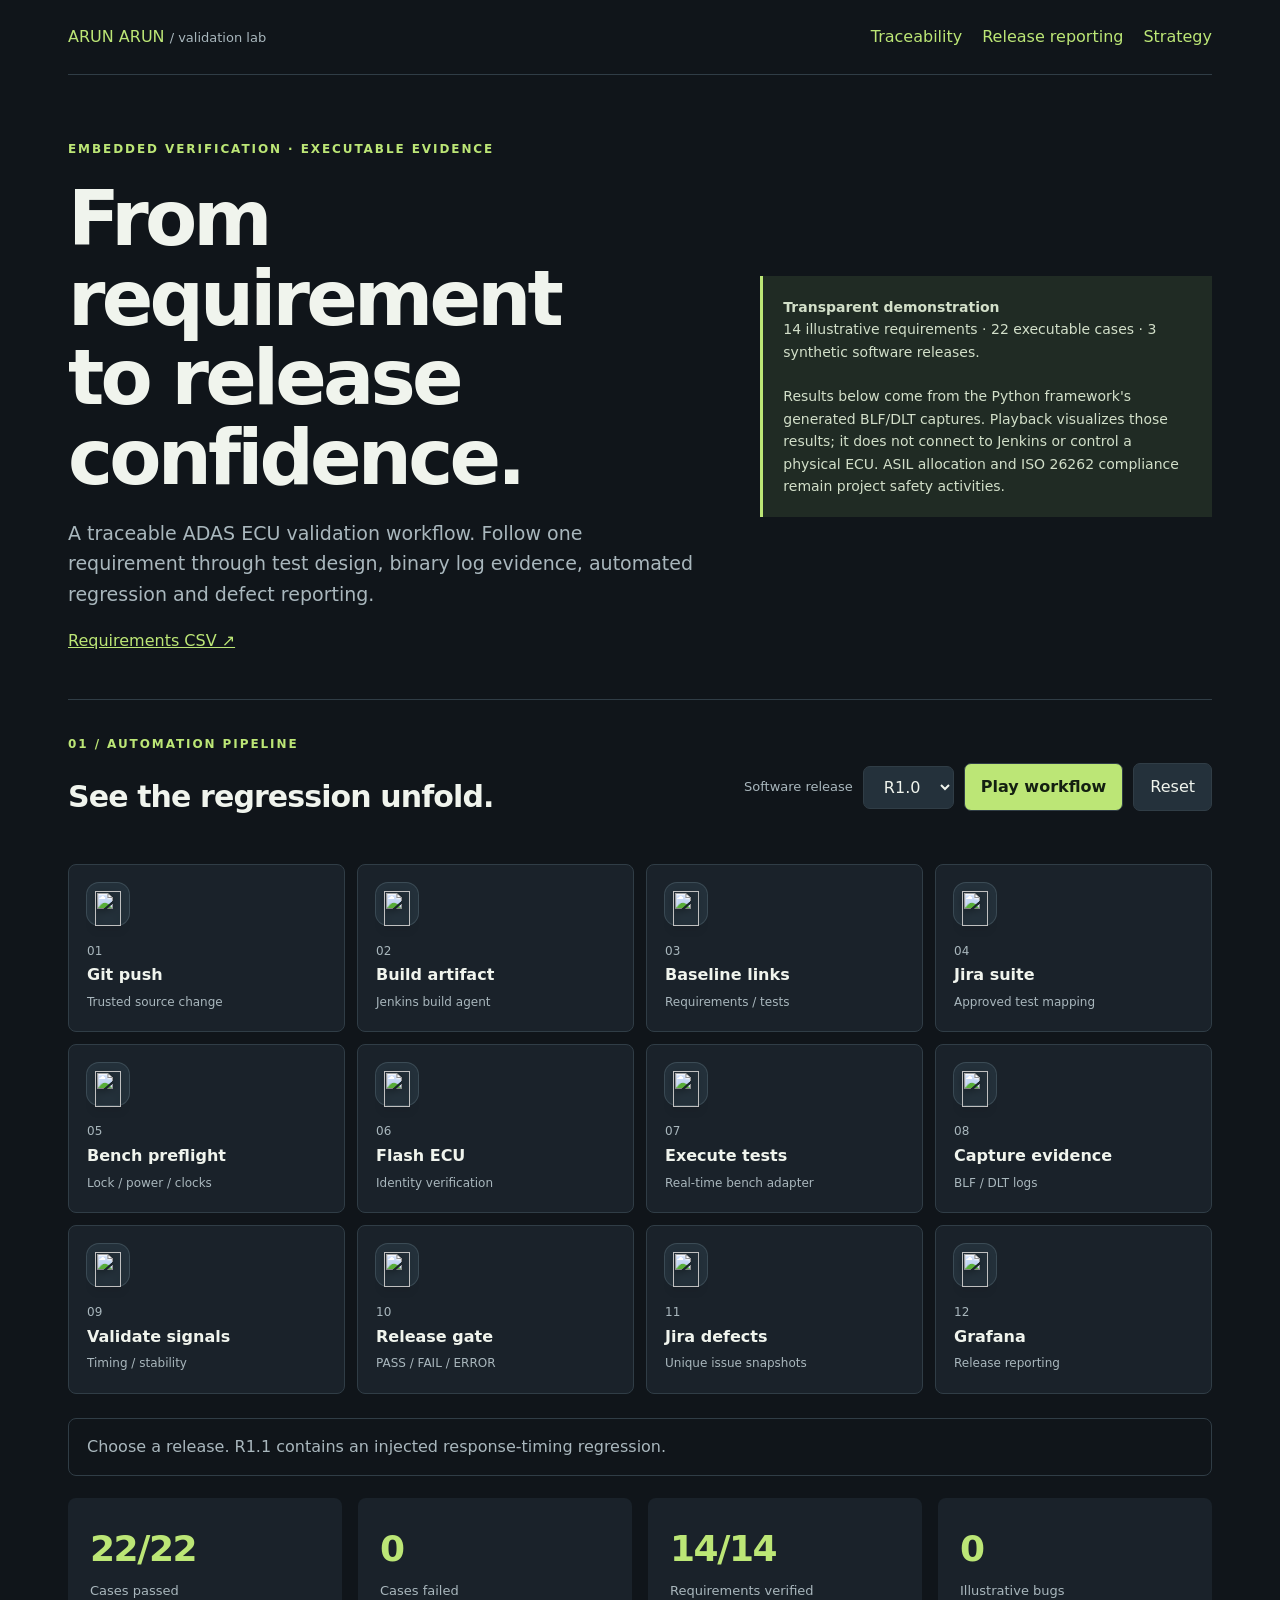
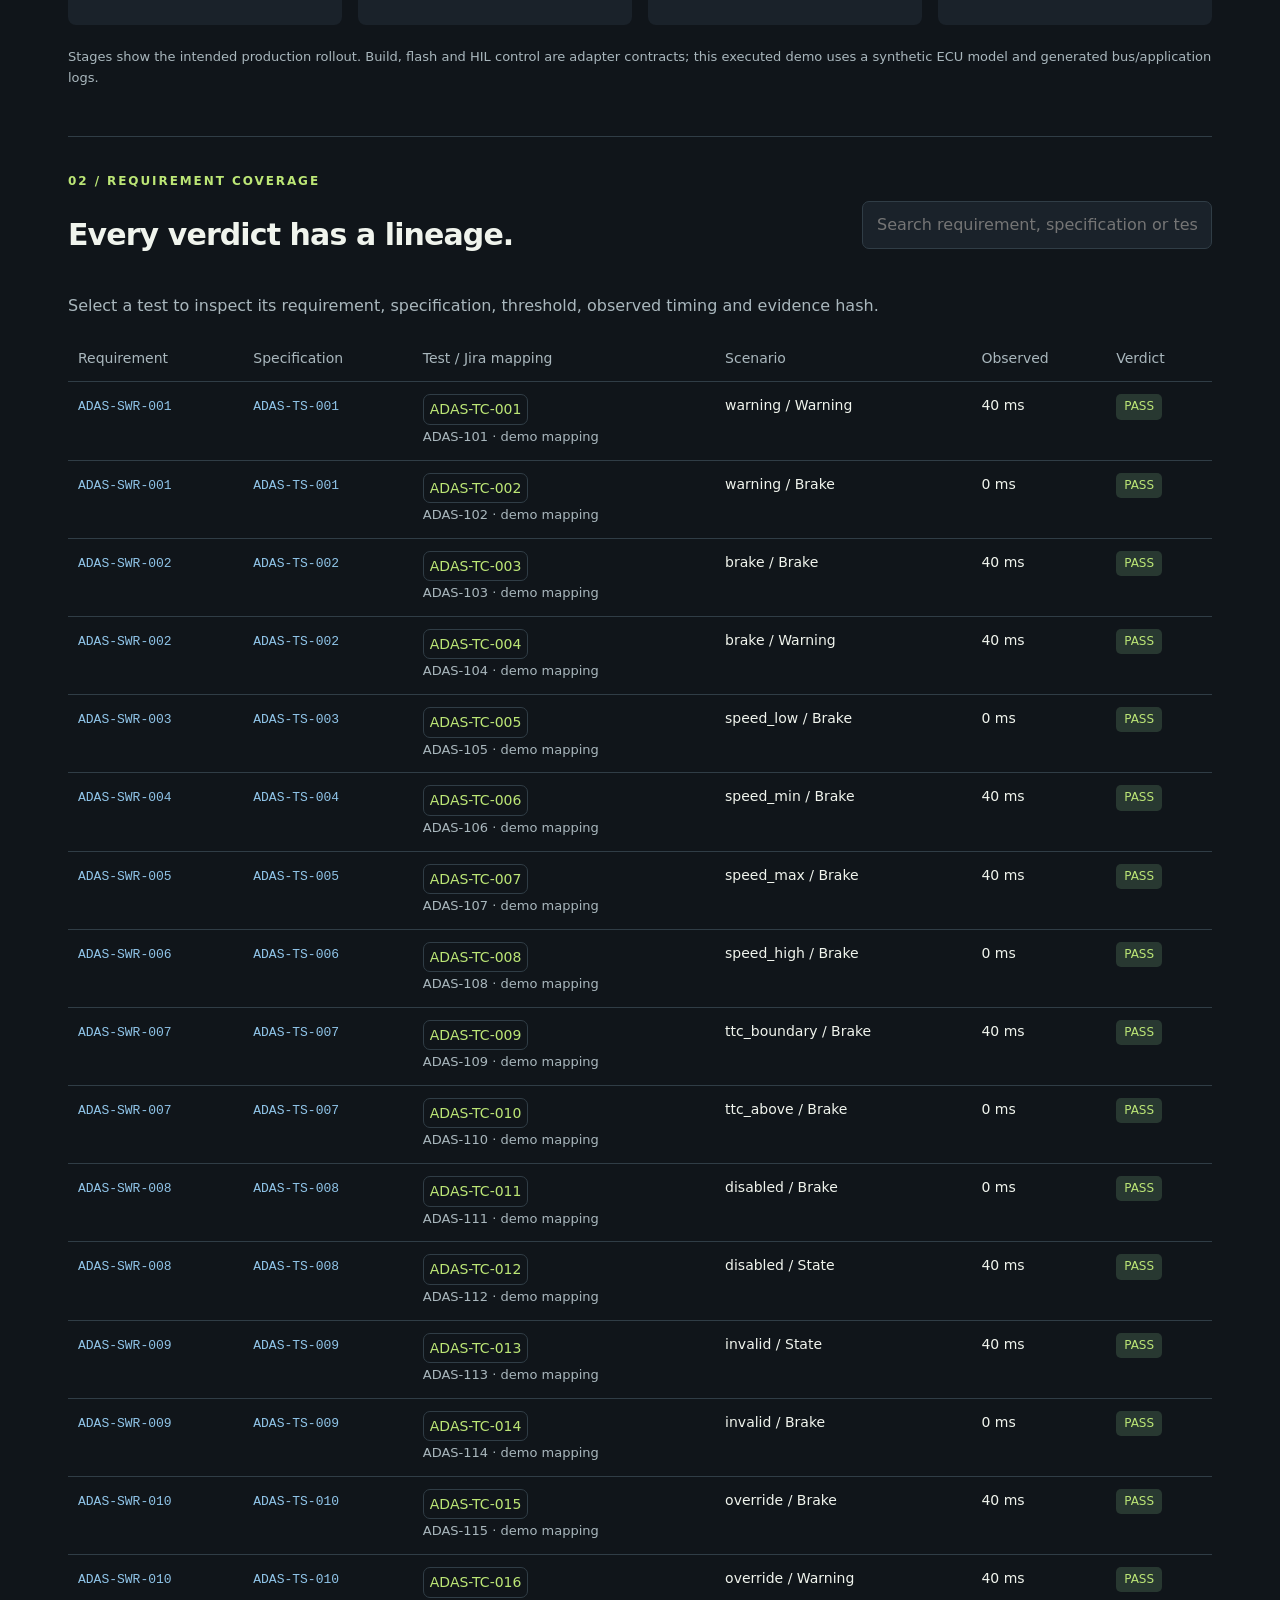
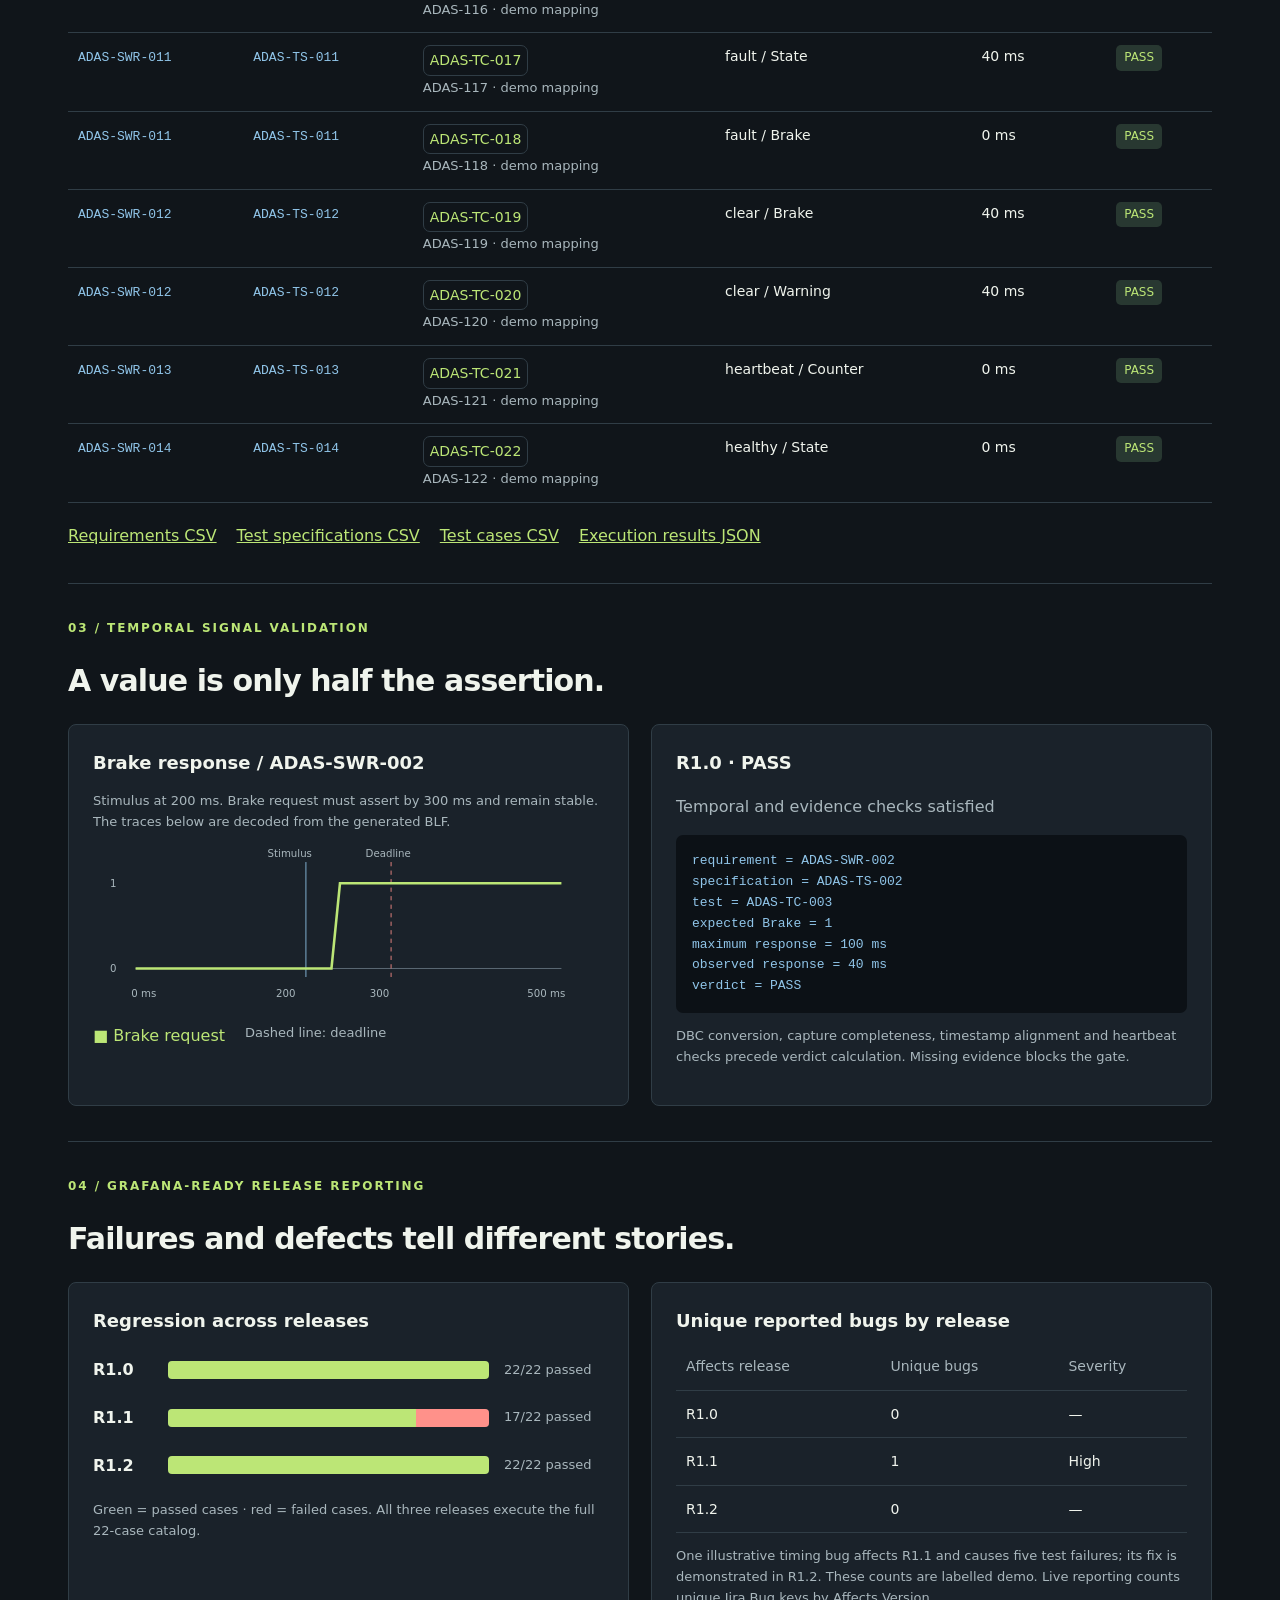
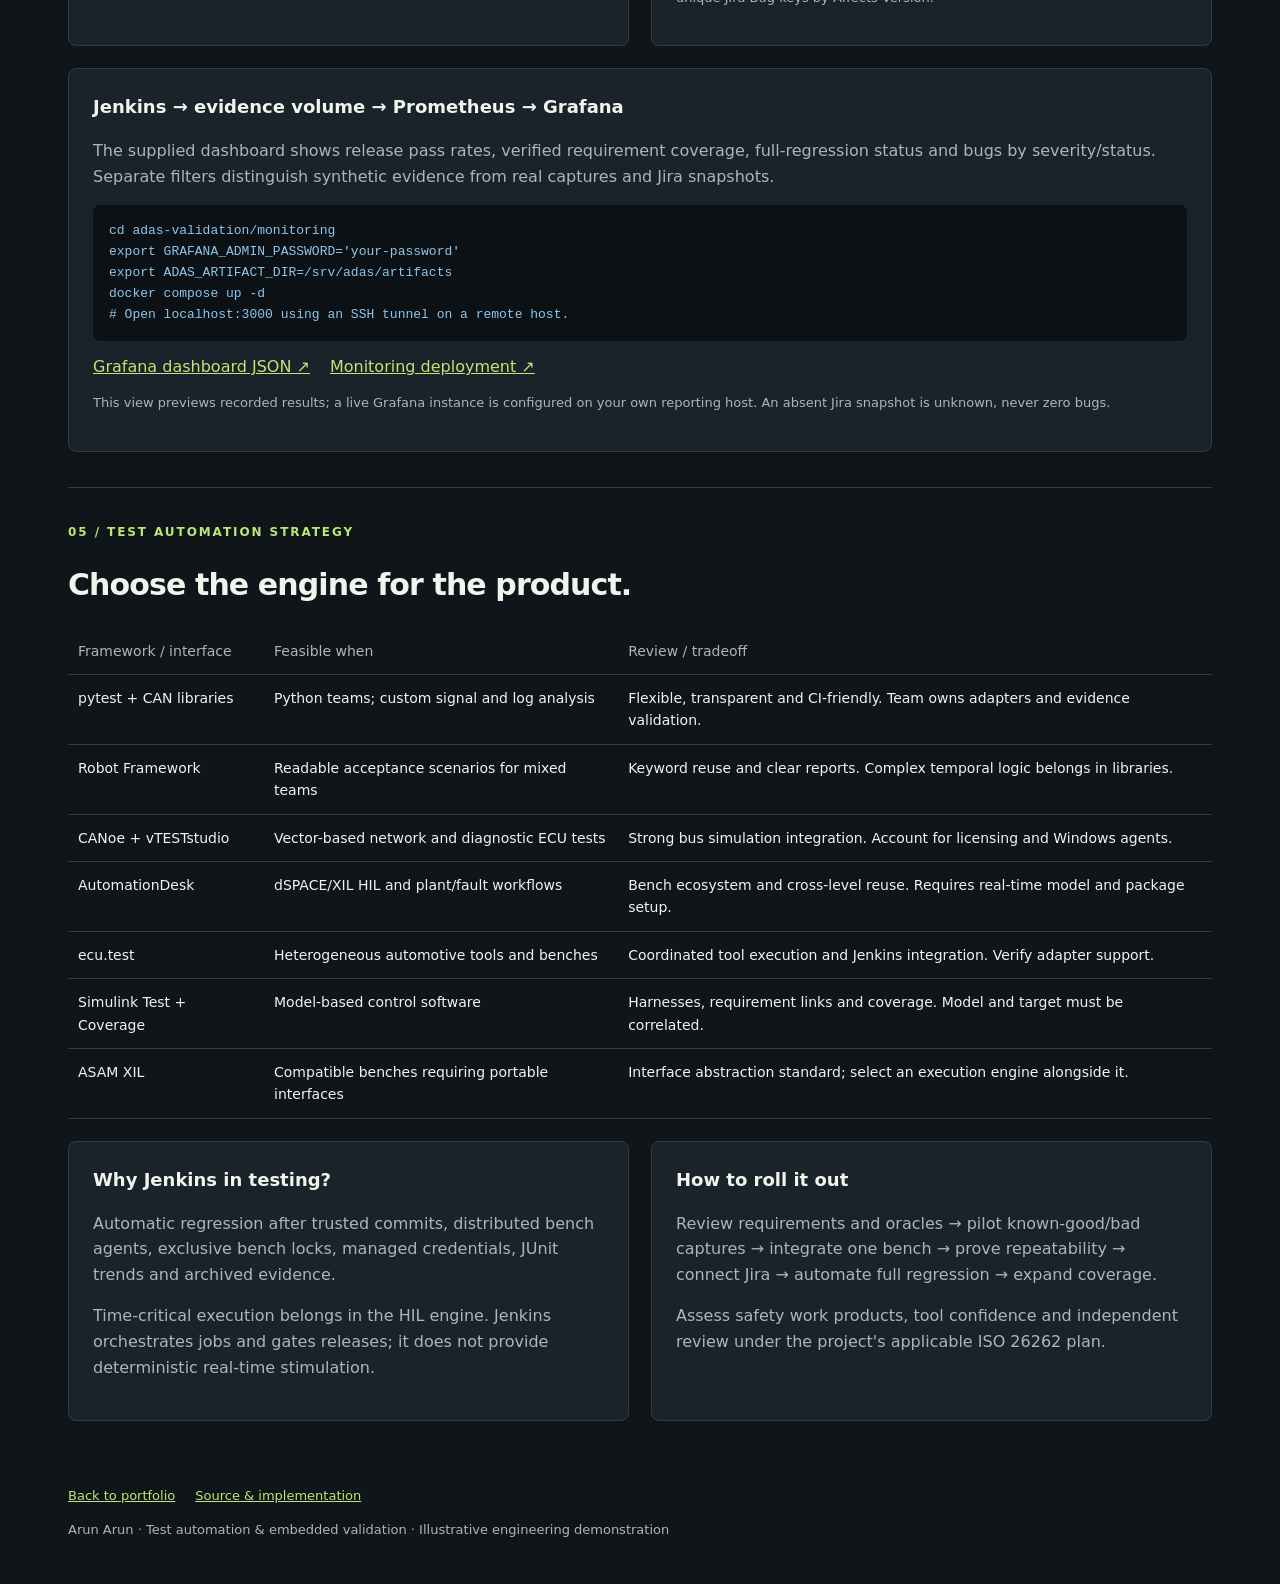
==== commit e004302c: "Restore workflow tool logos" ====
--- a/adas-validation/index.html
+++ b/adas-validation/index.html
@@ -46,7 +46,7 @@
 const $=id=>document.getElementById(id);const esc=v=>String(v).replace(/[&<>"']/g,c=>({'&':'&amp;','<':'&lt;','>':'&gt;','"':'&quot;',"'":'&#39;'}[c]));
 let current=data.releases[0],timer=null,step=0;
 const stages=[['Git push','Trusted source change','github'],['Build artifact','Jenkins build agent','jenkins'],['Baseline links','Requirements / tests','jira'],['Jira suite','Approved test mapping','jira'],['Bench preflight','Lock / power / clocks','kubernetes'],['Flash ECU','Identity verification','docker'],['Execute tests','Real-time bench adapter','python'],['Capture evidence','BLF / DLT logs','sonarqube'],['Validate signals','Timing / stability','pytest'],['Release gate','PASS / FAIL / ERROR','docker'],['Jira defects','Unique issue snapshots','jira'],['Grafana','Release reporting','grafana']];
-const iconUrl=name=>{const tool=name==='pytest'?'python':name;return ['github','jenkins','jira','python','grafana'].includes(tool)?'https://cdn.jsdelivr.net/gh/homarr-labs/dashboard-icons/png/'+tool+'.png':''};
+const iconUrl=name=>{const tool=name==='pytest'?'python':name;return ['github','jenkins','jira','kubernetes','docker','python','sonarqube','grafana'].includes(tool)?'https://cdn.jsdelivr.net/gh/homarr-labs/dashboard-icons/png/'+tool+'.png':''};
 $('stages').innerHTML=stages.map((s,i)=>{const icon=iconUrl(s[2]);return '<div class="stage" id="stage-'+i+'"><div class="stage-icon">'+(icon?'<img src="'+icon+'" alt="" loading="lazy">':'')+'</div><span>'+String(i+1).padStart(2,'0')+'</span><strong>'+s[0]+'</strong><span>'+s[1]+'</span></div>'}).join('');
 function reset(){clearTimeout(timer);timer=null;step=0;$('play').disabled=false;$('release').disabled=false;document.querySelectorAll('.stage').forEach(n=>n.className='stage');$('status').textContent='Recorded '+current.release+' selected. Press play to visualize its workflow.'}
 function play(){reset();$('play').disabled=true;$('release').disabled=true;tick()}
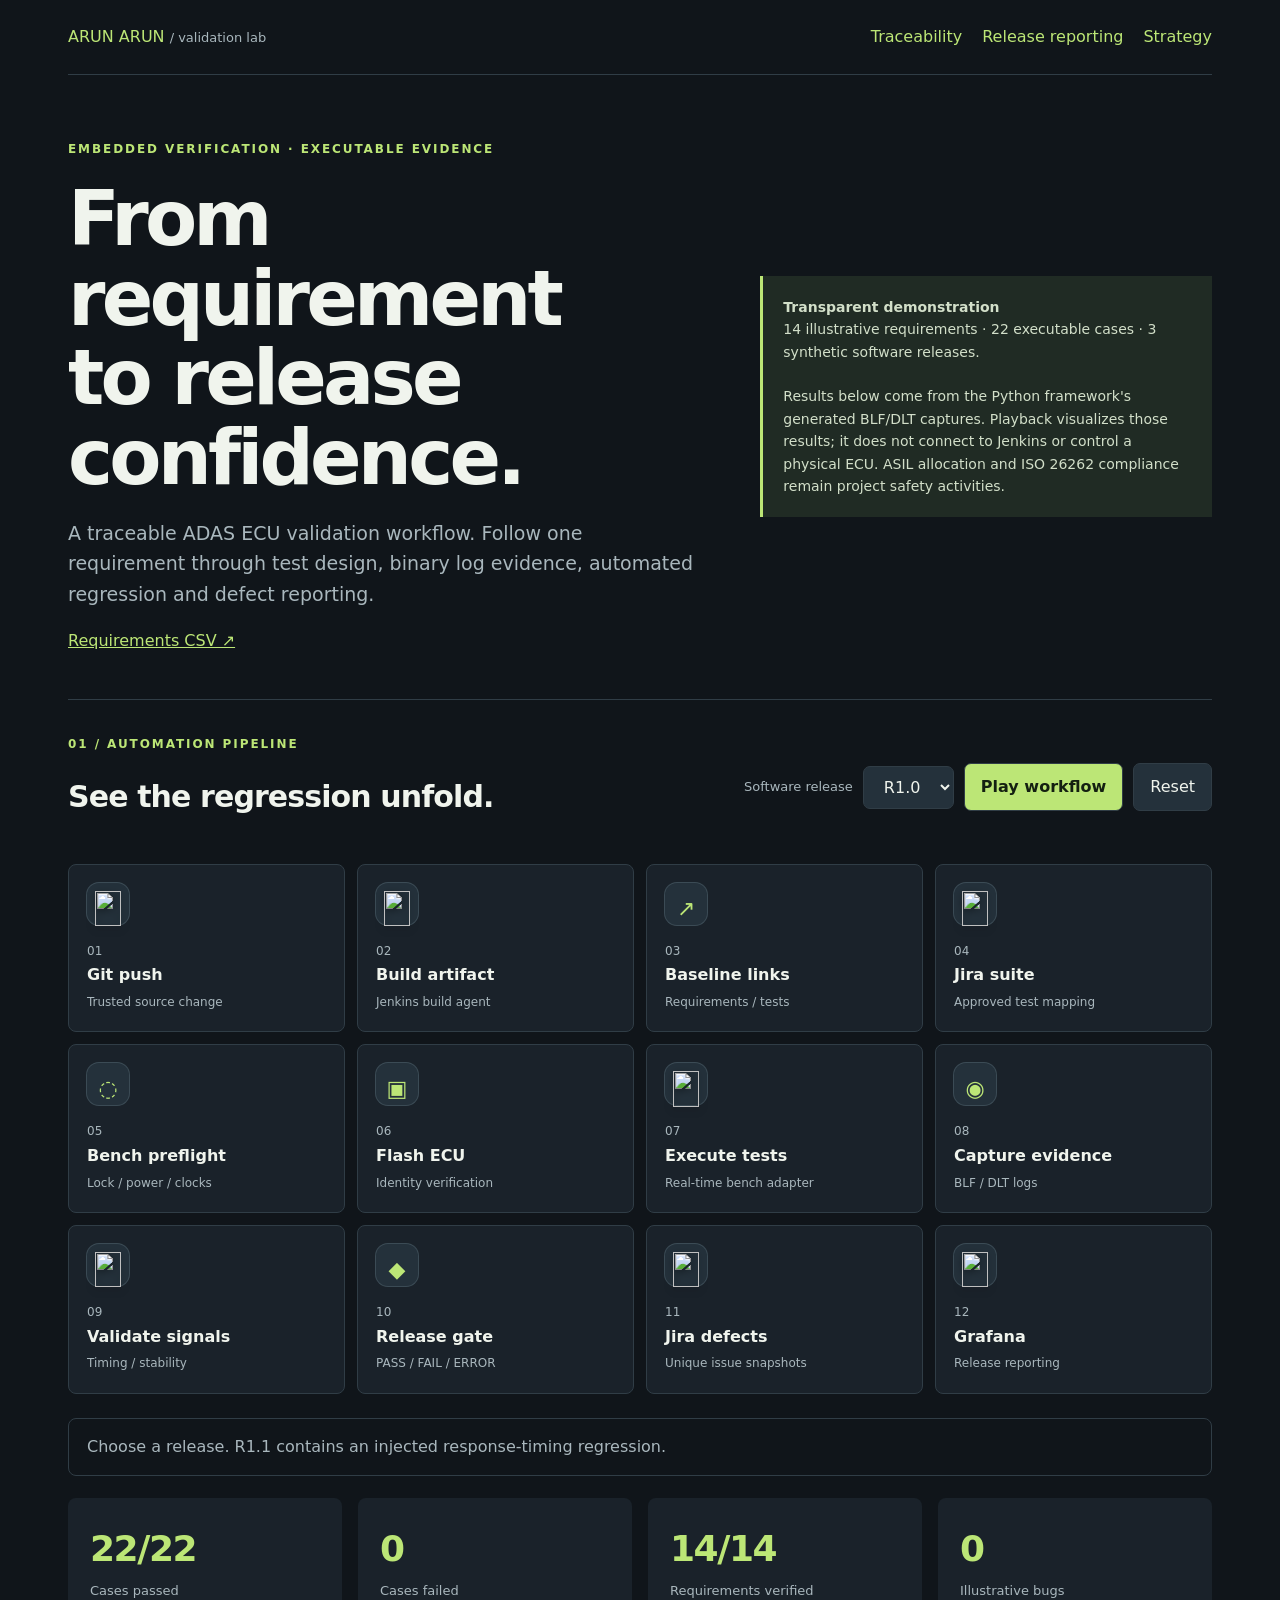
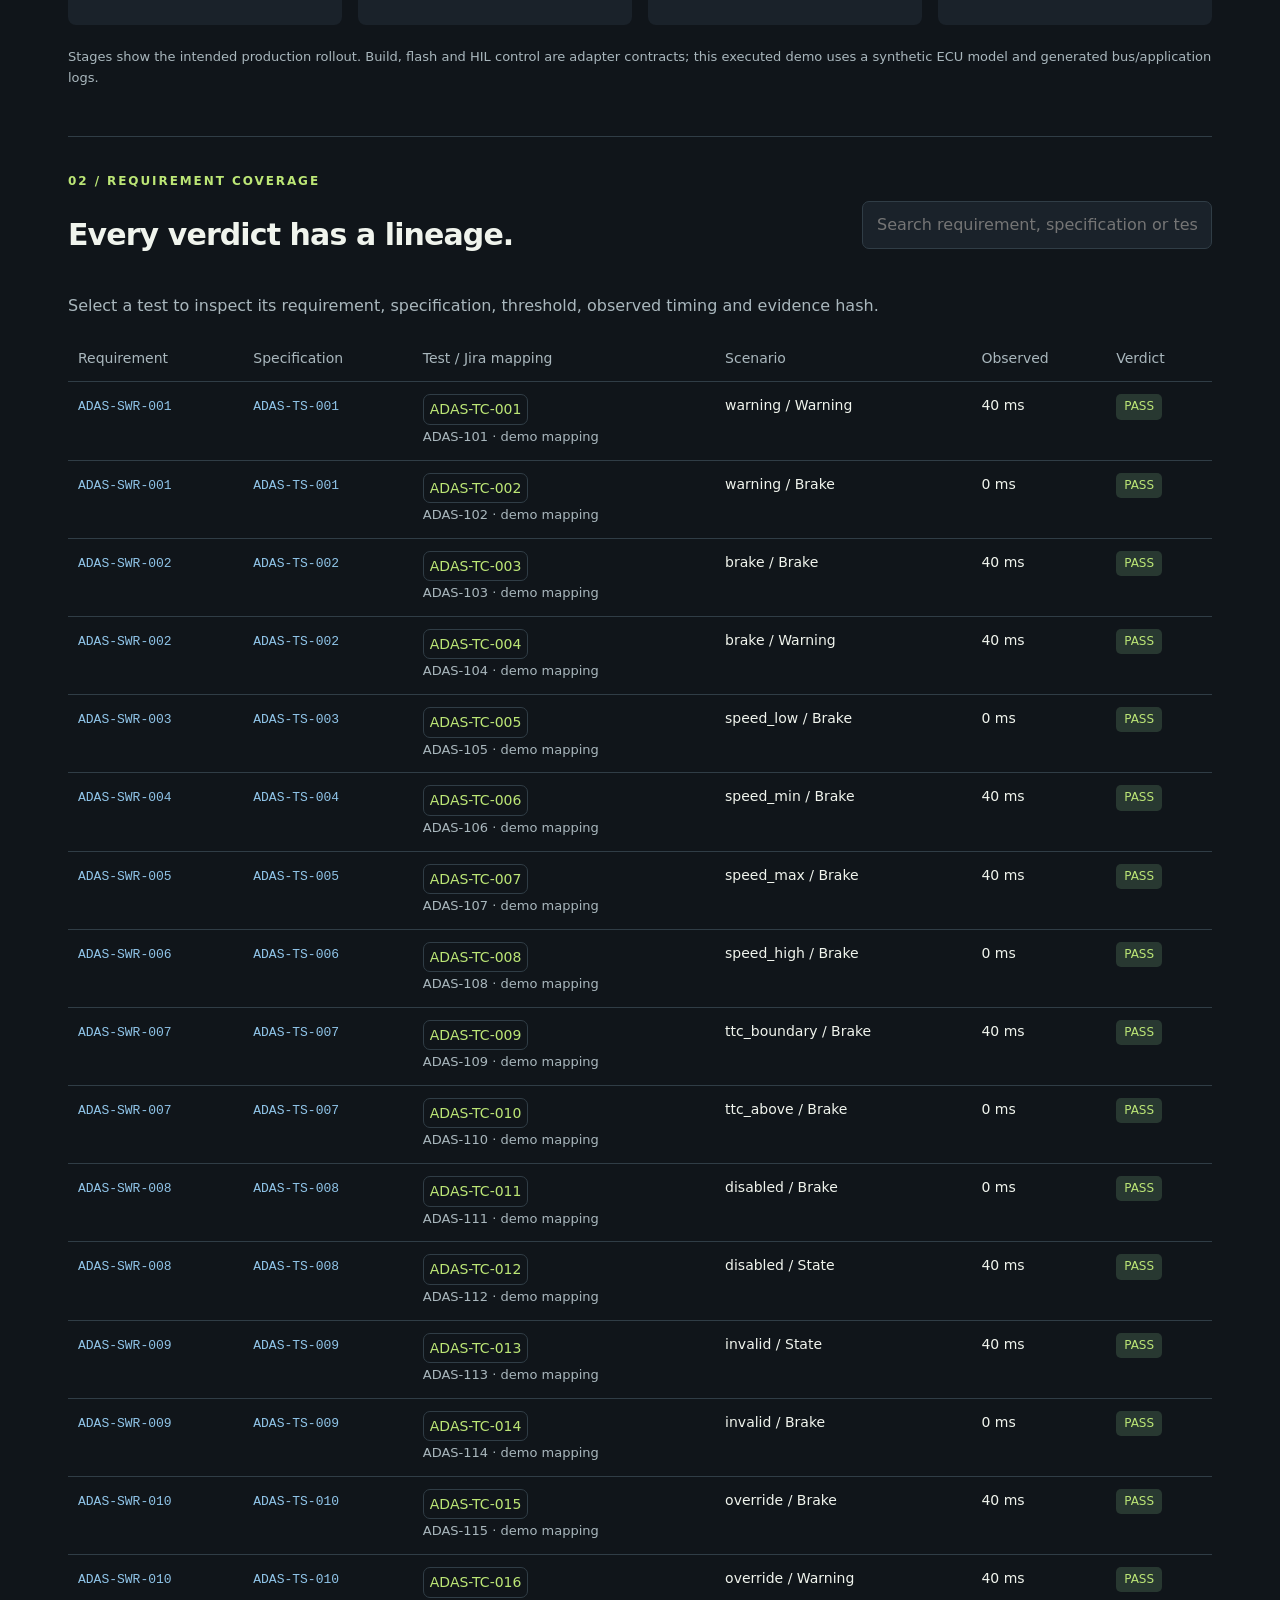
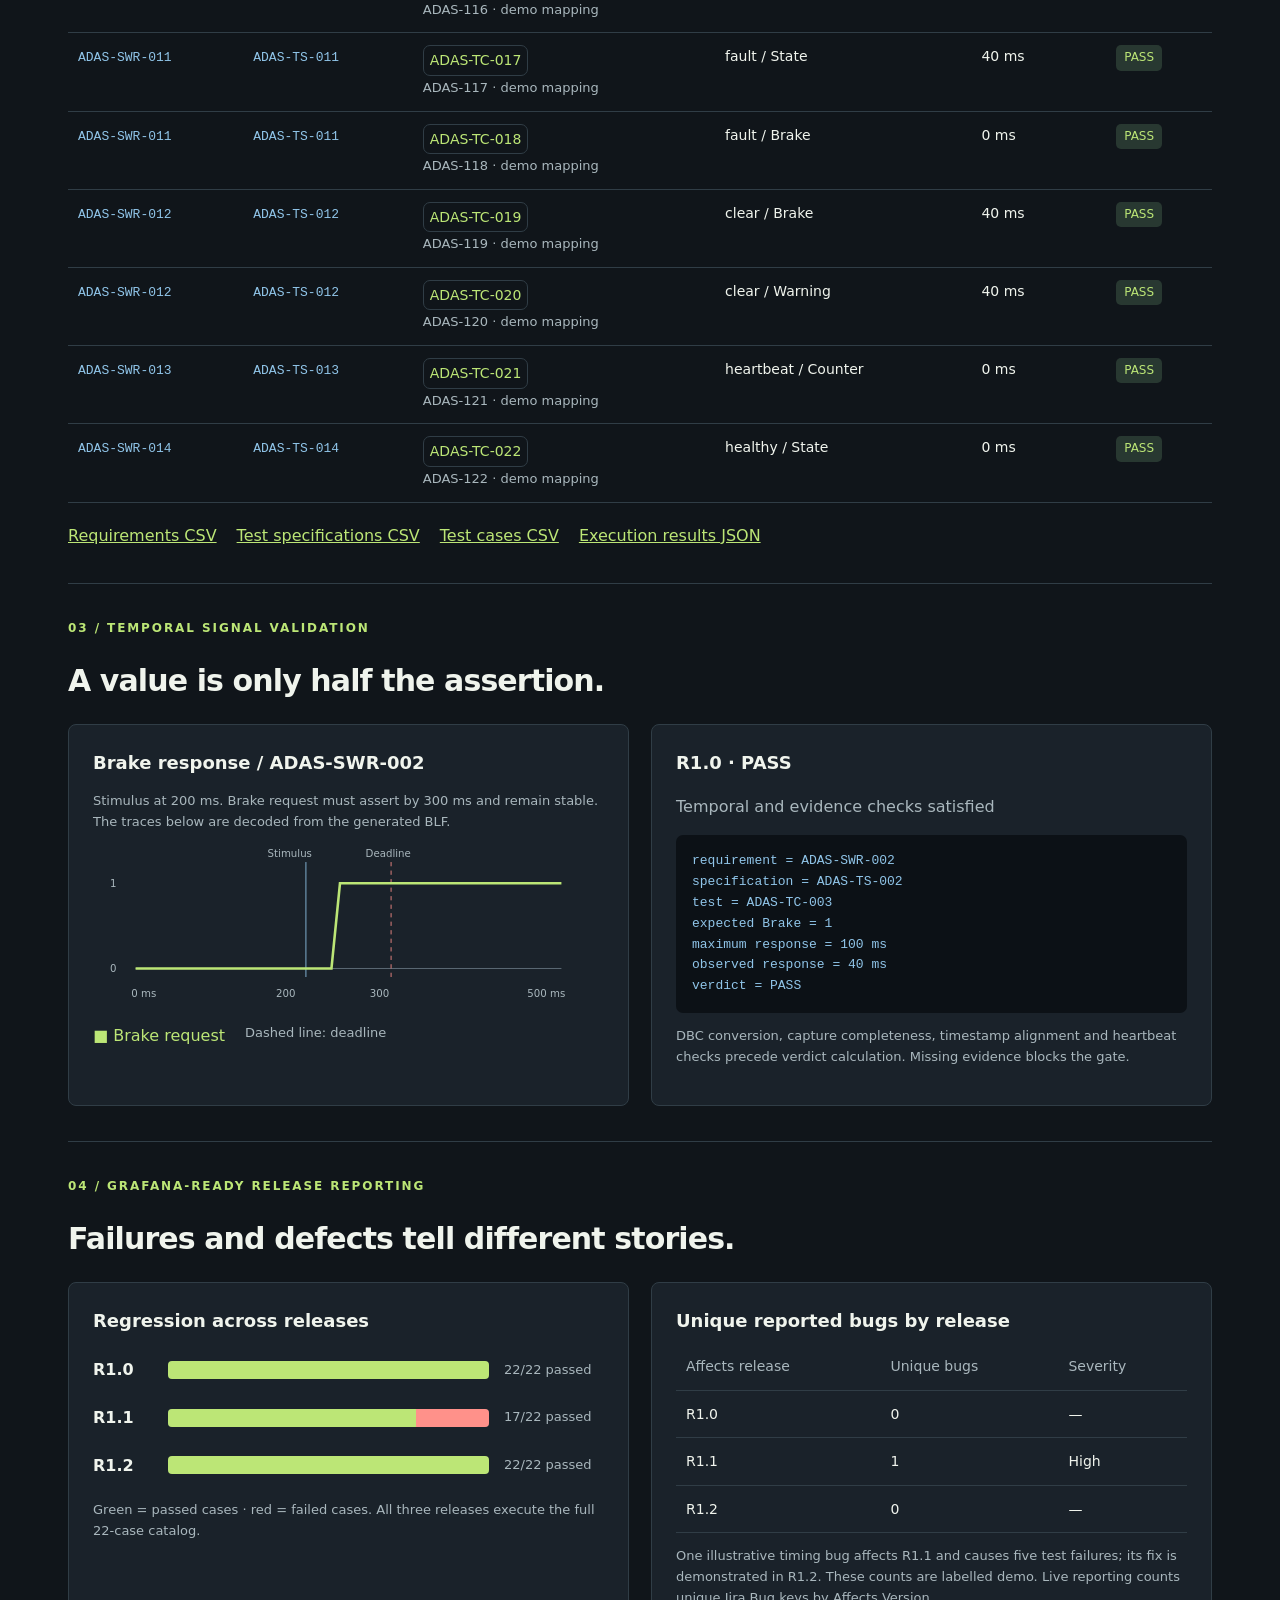
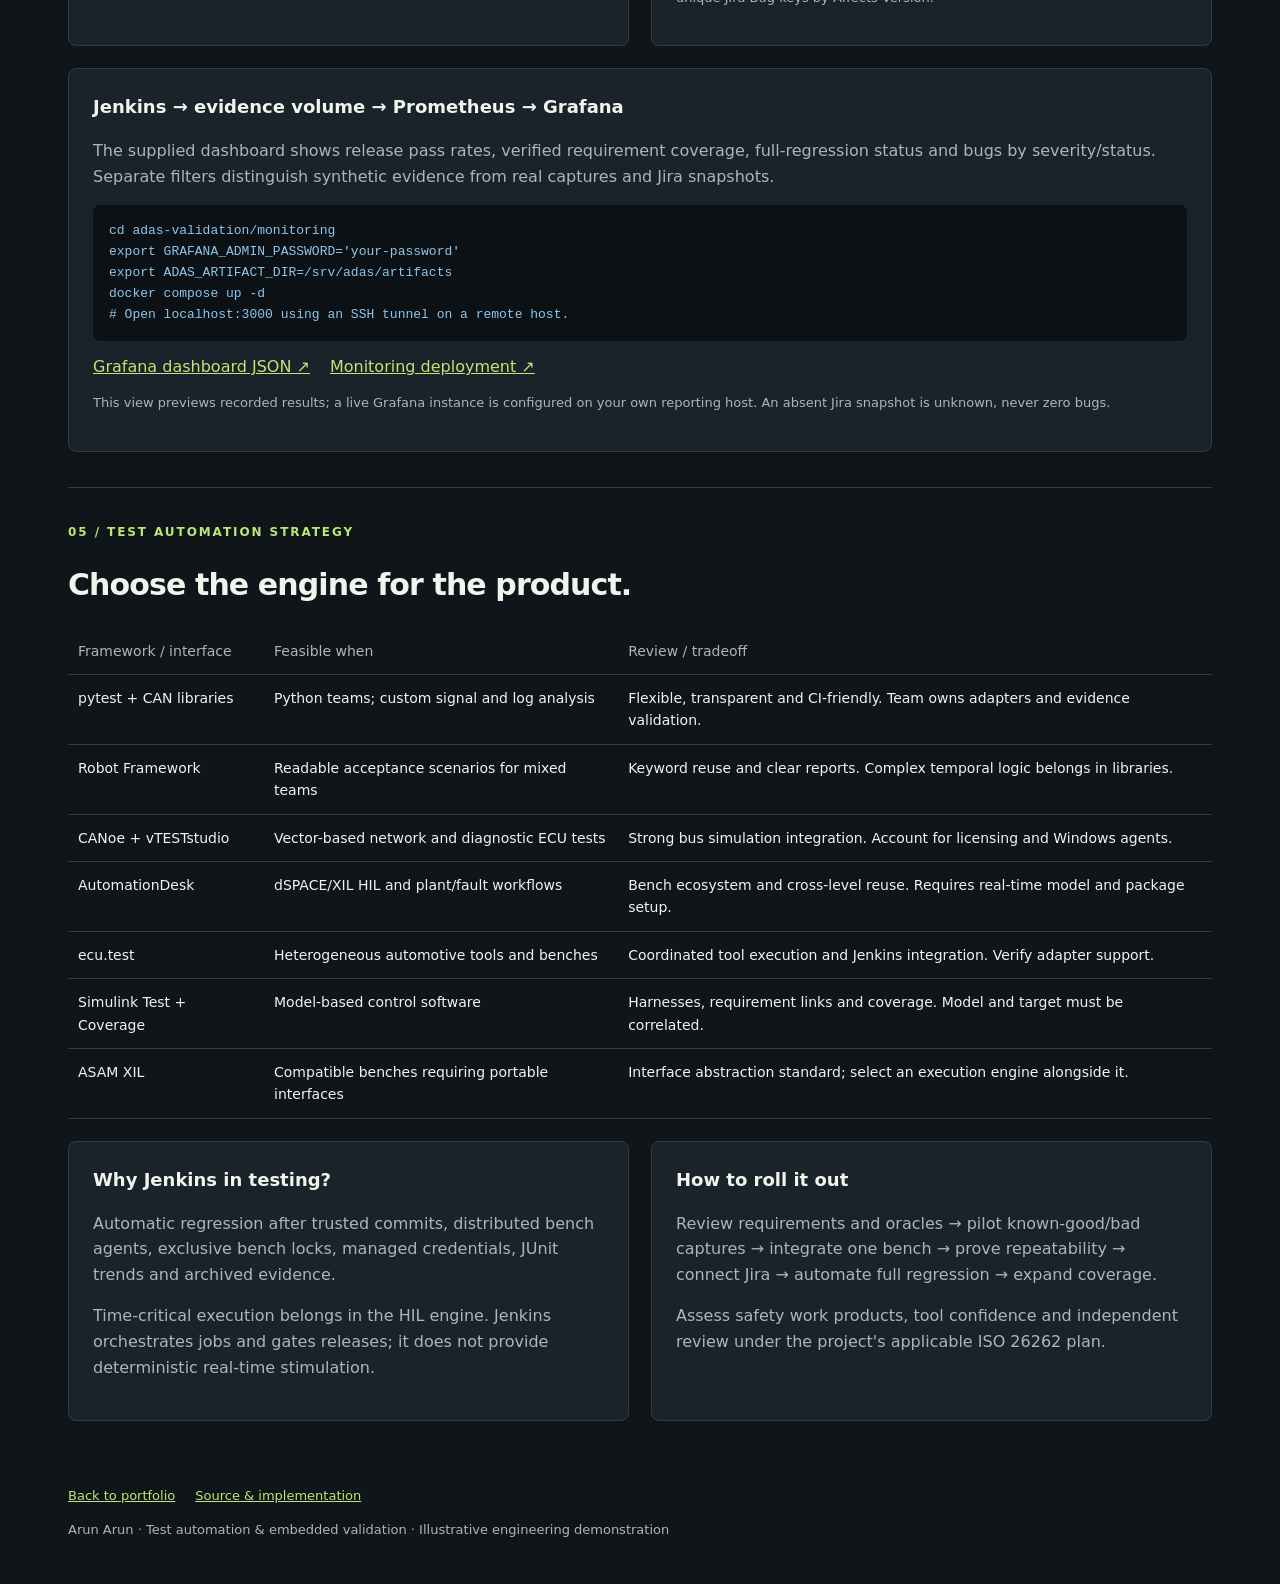
==== commit d73b5945: "Restore workflow symbols at selected stages" ====
--- a/adas-validation/index.html
+++ b/adas-validation/index.html
@@ -47,7 +47,8 @@
 let current=data.releases[0],timer=null,step=0;
 const stages=[['Git push','Trusted source change','github'],['Build artifact','Jenkins build agent','jenkins'],['Baseline links','Requirements / tests','jira'],['Jira suite','Approved test mapping','jira'],['Bench preflight','Lock / power / clocks','kubernetes'],['Flash ECU','Identity verification','docker'],['Execute tests','Real-time bench adapter','python'],['Capture evidence','BLF / DLT logs','sonarqube'],['Validate signals','Timing / stability','pytest'],['Release gate','PASS / FAIL / ERROR','docker'],['Jira defects','Unique issue snapshots','jira'],['Grafana','Release reporting','grafana']];
 const iconUrl=name=>{const tool=name==='pytest'?'python':name;return ['github','jenkins','jira','kubernetes','docker','python','sonarqube','grafana'].includes(tool)?'https://cdn.jsdelivr.net/gh/homarr-labs/dashboard-icons/png/'+tool+'.png':''};
-$('stages').innerHTML=stages.map((s,i)=>{const icon=iconUrl(s[2]);return '<div class="stage" id="stage-'+i+'"><div class="stage-icon">'+(icon?'<img src="'+icon+'" alt="" loading="lazy">':'')+'</div><span>'+String(i+1).padStart(2,'0')+'</span><strong>'+s[0]+'</strong><span>'+s[1]+'</span></div>'}).join('');
+const flowSymbols={2:'↗',4:'◌',5:'▣',7:'◉',9:'◆'};
+$('stages').innerHTML=stages.map((s,i)=>{const symbol=flowSymbols[i],icon=symbol?'':iconUrl(s[2]);return '<div class="stage" id="stage-'+i+'"><div class="stage-icon">'+(symbol|| (icon?'<img src="'+icon+'" alt="" loading="lazy">':''))+'</div><span>'+String(i+1).padStart(2,'0')+'</span><strong>'+s[0]+'</strong><span>'+s[1]+'</span></div>'}).join('');
 function reset(){clearTimeout(timer);timer=null;step=0;$('play').disabled=false;$('release').disabled=false;document.querySelectorAll('.stage').forEach(n=>n.className='stage');$('status').textContent='Recorded '+current.release+' selected. Press play to visualize its workflow.'}
 function play(){reset();$('play').disabled=true;$('release').disabled=true;tick()}
 function tick(){document.querySelectorAll('.stage').forEach((n,i)=>n.className='stage'+(i<step?' done':i===step?' active':''));if(step>=9&&current.verdicts.FAIL)$('stage-9').classList.add('fail');
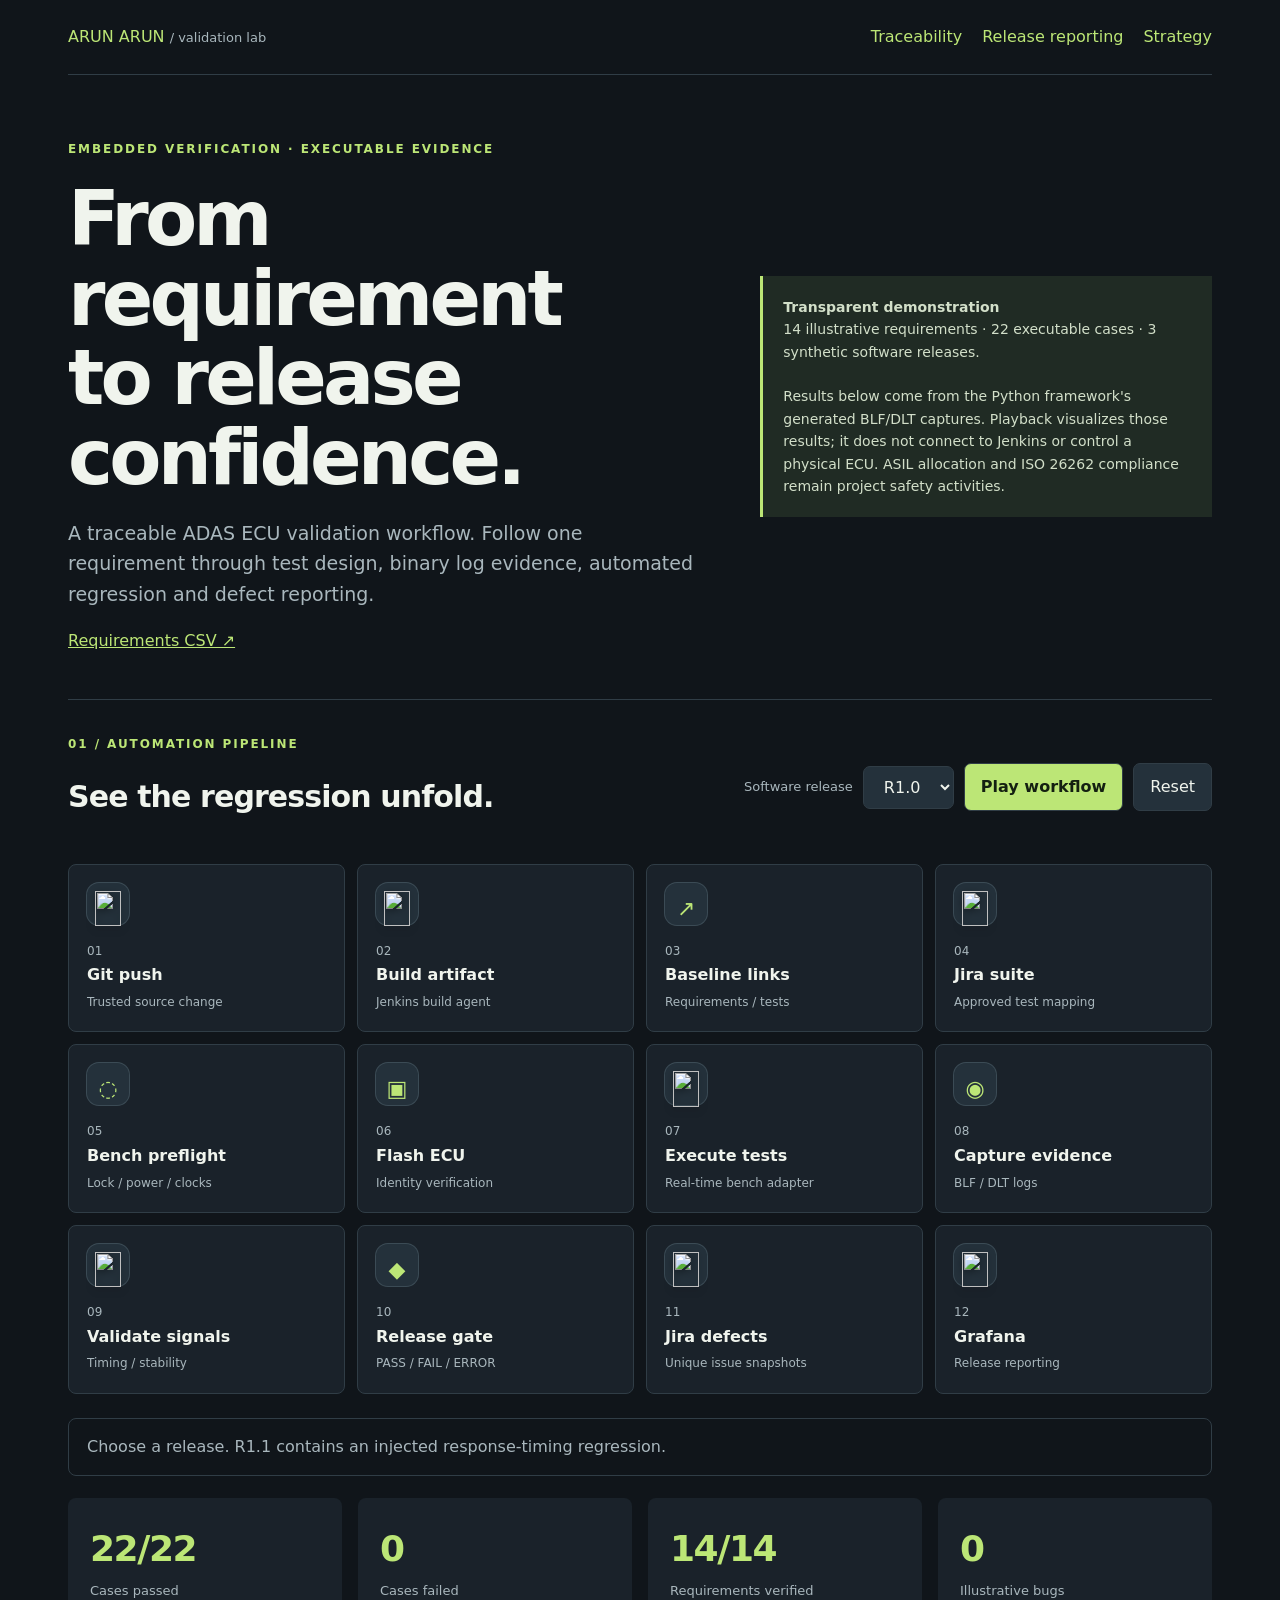
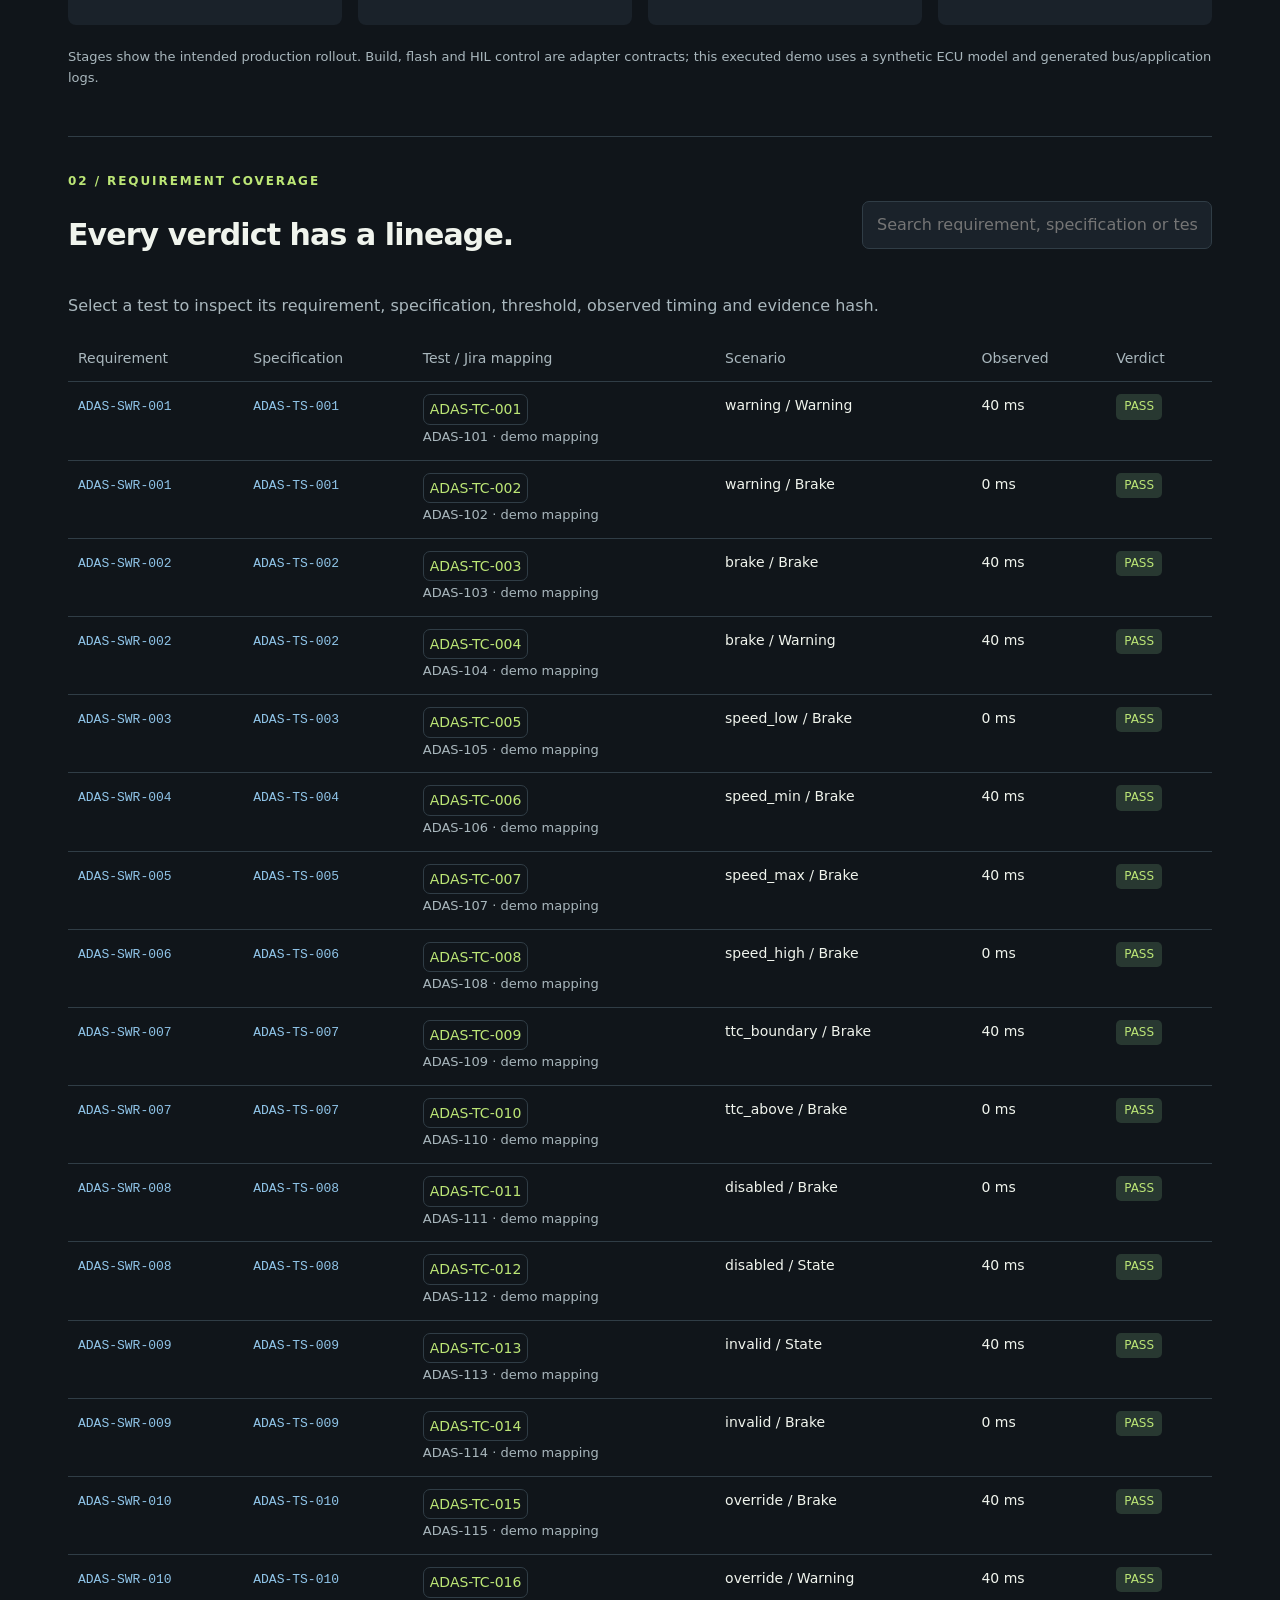
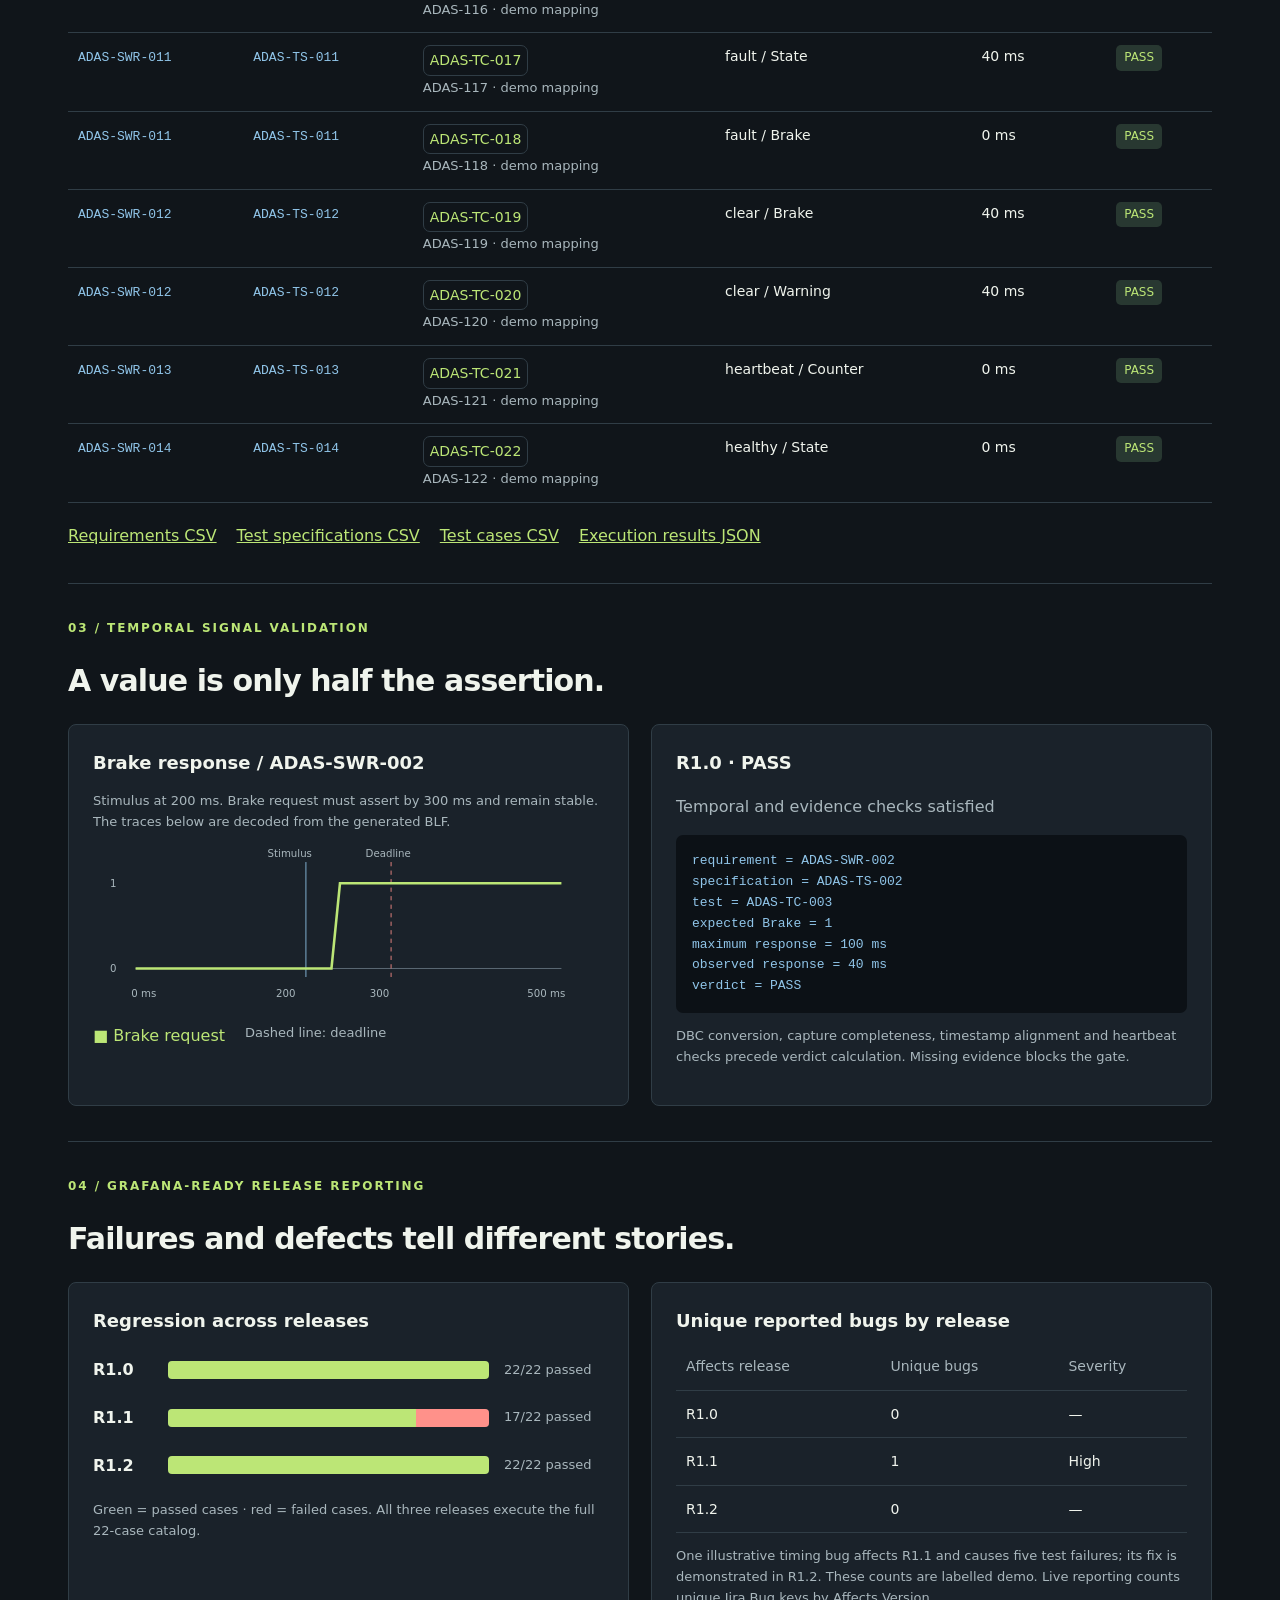
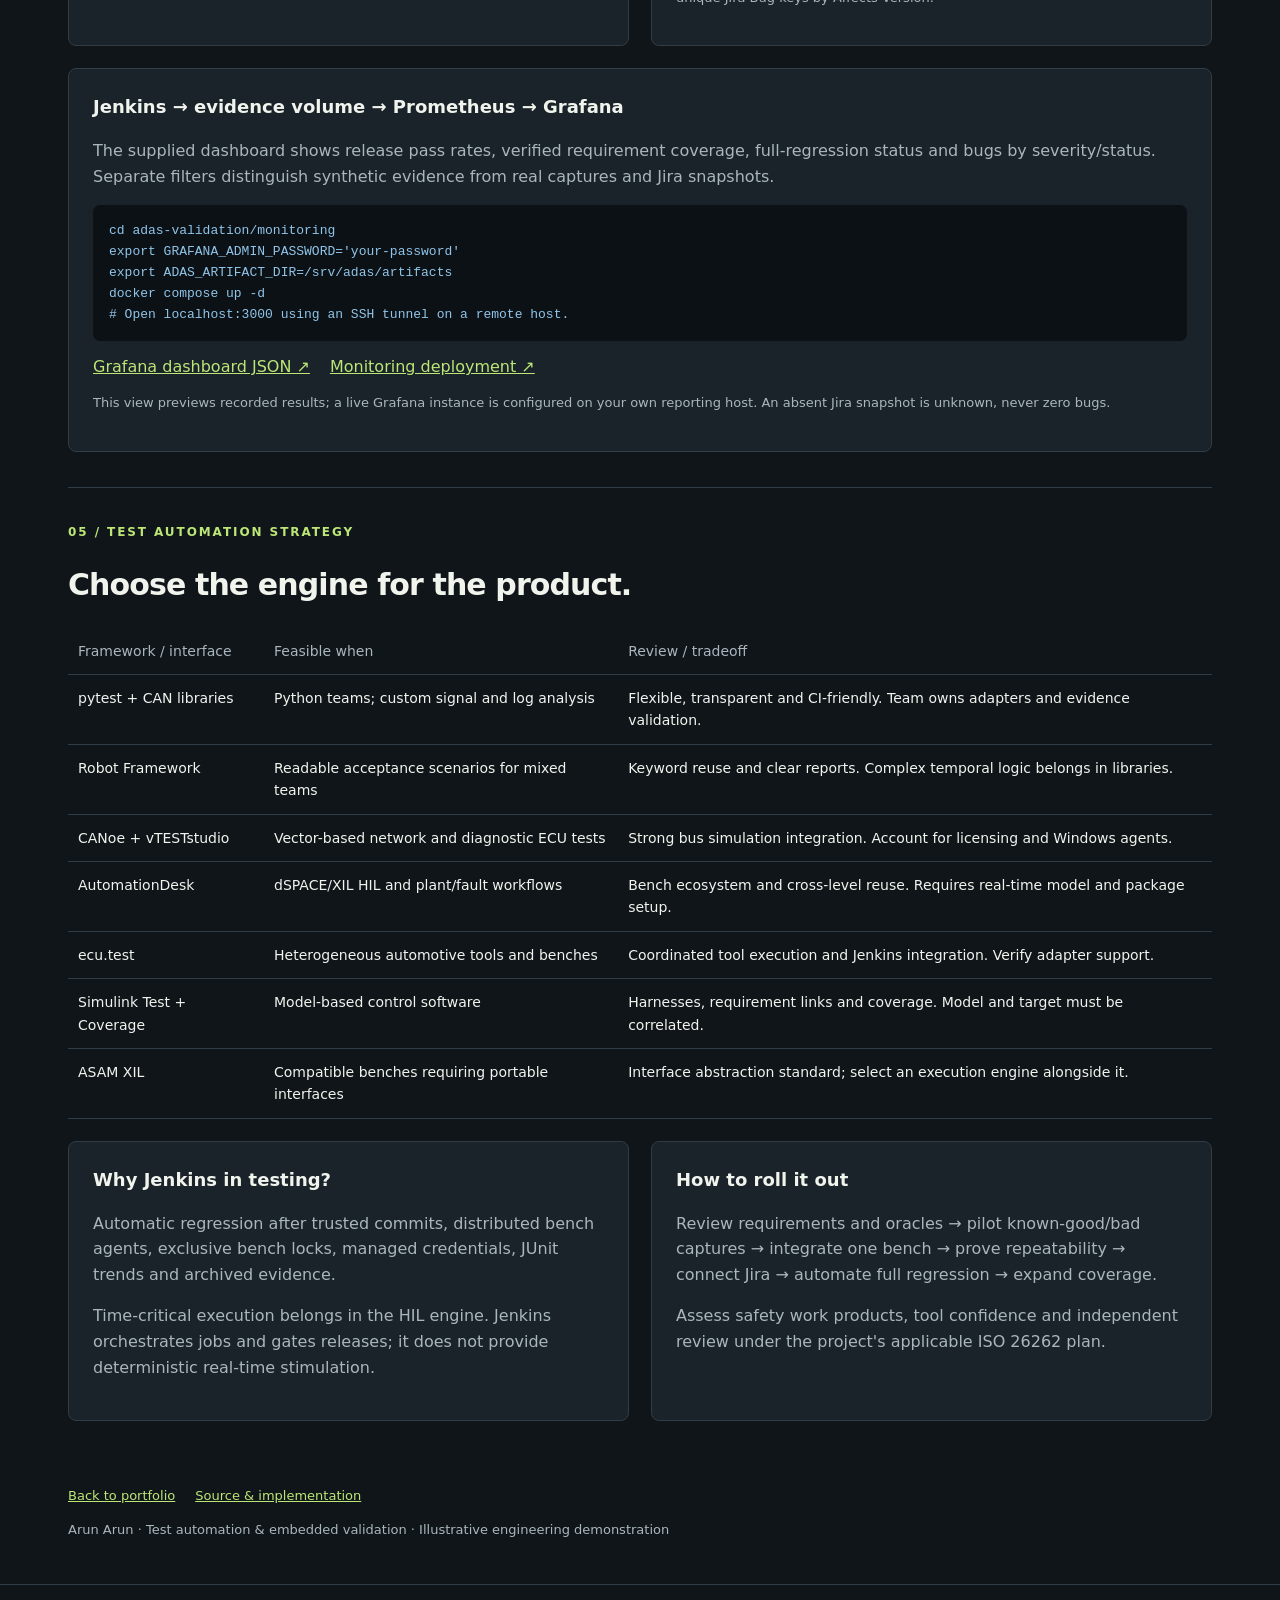
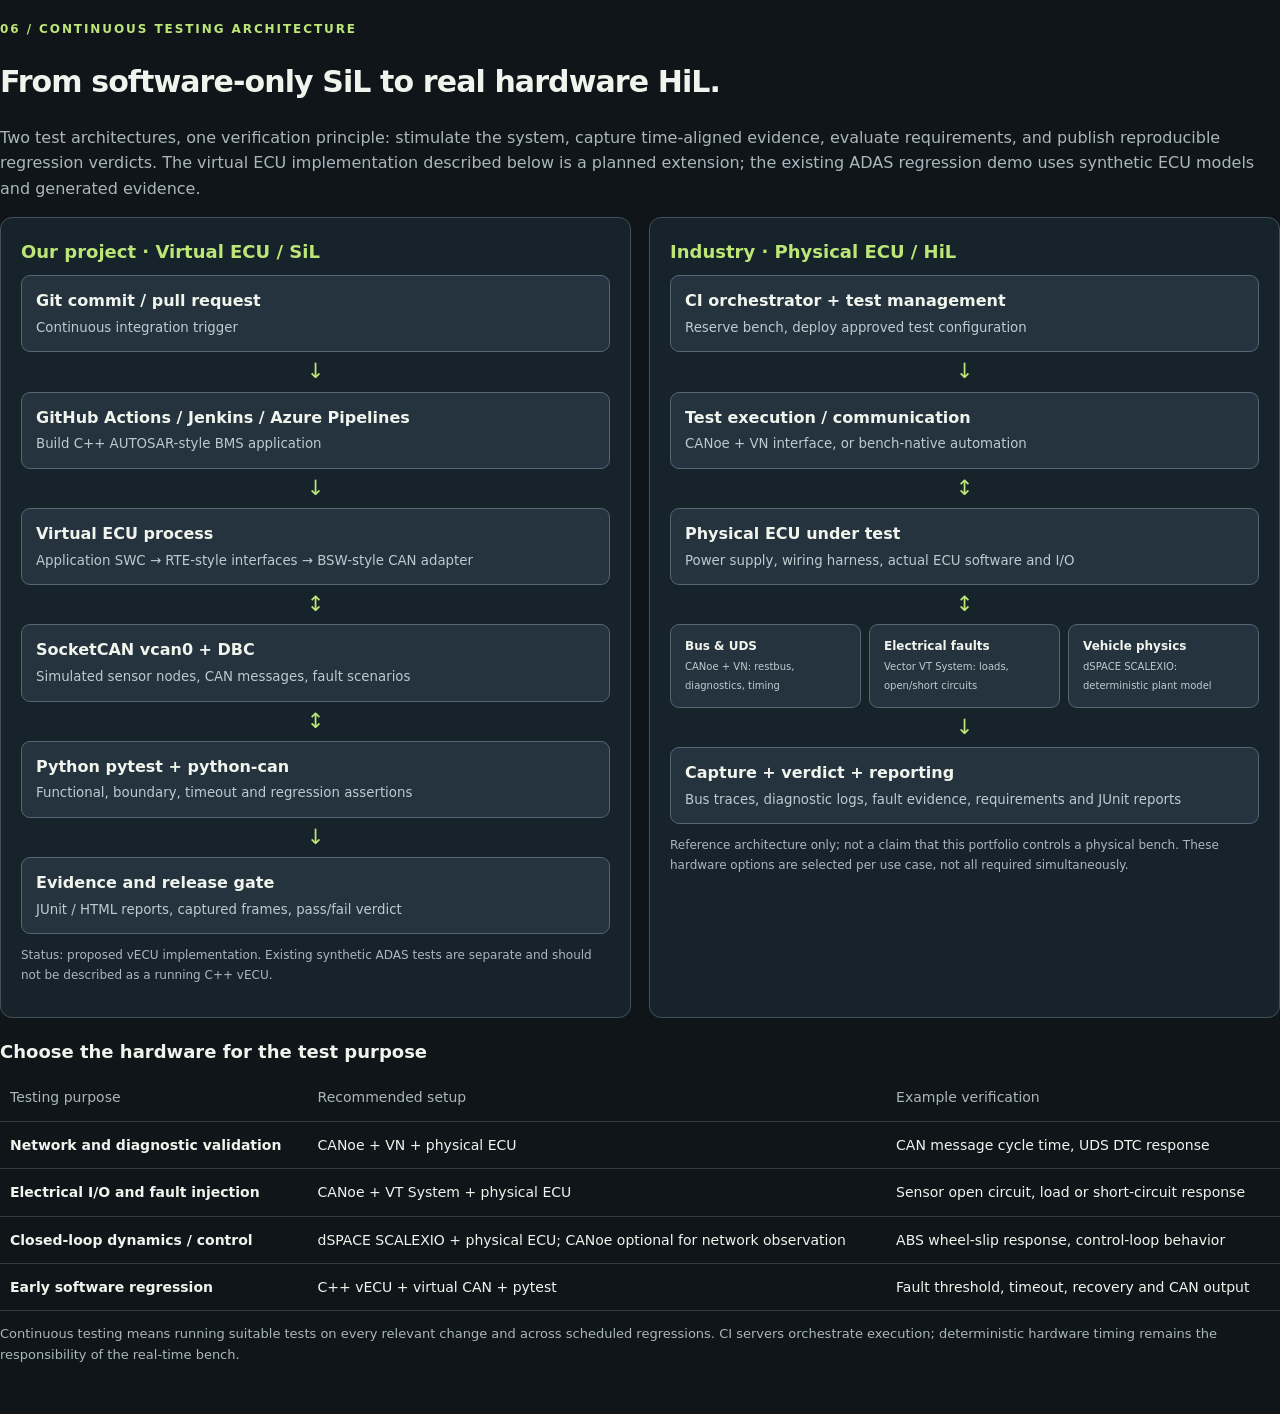
==== commit ba510c3e: "Add continuous testing SiL vs physical HiL architecture and use cases" ====
--- a/adas-validation/index.html
+++ b/adas-validation/index.html
@@ -68,4 +68,43 @@
 $('release').onchange=()=>{current=data.releases.find(r=>r.release===$('release').value);reset();render()};$('search').oninput=render;$('play').onclick=play;$('reset').onclick=reset;
 $('bars').innerHTML=data.releases.map(r=>'<div class="barrow"><strong>'+r.release+'</strong><div class="bar"><div class="pass" style="width:'+r.verdicts.PASS/r.total*100+'%"></div><div class="failed" style="width:'+r.verdicts.FAIL/r.total*100+'%"></div></div><span class="small">'+r.verdicts.PASS+'/'+r.total+' passed</span></div>').join('');
 $('bugs').innerHTML='<table><thead><tr><th>Affects release</th><th>Unique bugs</th><th>Severity</th></tr></thead><tbody>'+data.releases.map(r=>'<tr><td>'+r.release+'</td><td>'+(r.release==='R1.1'?1:0)+'</td><td>'+(r.release==='R1.1'?'High':'—')+'</td></tr>').join('')+'</tbody></table>';render();
-</script></body></html>
+</script>
+<style>
+.ct-grid{display:grid;grid-template-columns:1fr 1fr;gap:18px}.ct-flow{background:#17232b;border:1px solid #41515b;border-radius:12px;padding:20px}.ct-flow h3{color:#bce676}.ct-node{border:1px solid #526674;border-radius:9px;padding:12px 14px;margin:7px 0;background:#24333d;color:#f0f4ed}.ct-node strong{display:block}.ct-node small{color:#bdcbd0}.ct-arrow{text-align:center;color:#bce676;font-size:21px;line-height:1.2}.ct-branch{display:grid;grid-template-columns:repeat(3,minmax(0,1fr));gap:8px}.ct-branch .ct-node{font-size:12px}.ct-status{font-size:12px;color:#a9b7bd}.ct-use{margin-top:20px}.ct-use td:first-child{font-weight:700}@media(max-width:850px){.ct-grid{grid-template-columns:1fr}.ct-branch{grid-template-columns:1fr}}
+</style>
+<section class="section" id="continuous-testing" aria-labelledby="ct-title">
+<div class="eyebrow">06 / continuous testing architecture</div>
+<h2 id="ct-title">From software-only SiL to real hardware HiL.</h2>
+<p>Two test architectures, one verification principle: stimulate the system, capture time-aligned evidence, evaluate requirements, and publish reproducible regression verdicts. The virtual ECU implementation described below is a planned extension; the existing ADAS regression demo uses synthetic ECU models and generated evidence.</p>
+<div class="ct-grid">
+<article class="ct-flow"><h3>Our project · Virtual ECU / SiL</h3>
+<div class="ct-node"><strong>Git commit / pull request</strong><small>Continuous integration trigger</small></div><div class="ct-arrow">↓</div>
+<div class="ct-node"><strong>GitHub Actions / Jenkins / Azure Pipelines</strong><small>Build C++ AUTOSAR-style BMS application</small></div><div class="ct-arrow">↓</div>
+<div class="ct-node"><strong>Virtual ECU process</strong><small>Application SWC → RTE-style interfaces → BSW-style CAN adapter</small></div><div class="ct-arrow">↕</div>
+<div class="ct-node"><strong>SocketCAN vcan0 + DBC</strong><small>Simulated sensor nodes, CAN messages, fault scenarios</small></div><div class="ct-arrow">↕</div>
+<div class="ct-node"><strong>Python pytest + python-can</strong><small>Functional, boundary, timeout and regression assertions</small></div><div class="ct-arrow">↓</div>
+<div class="ct-node"><strong>Evidence and release gate</strong><small>JUnit / HTML reports, captured frames, pass/fail verdict</small></div>
+<p class="ct-status">Status: proposed vECU implementation. Existing synthetic ADAS tests are separate and should not be described as a running C++ vECU.</p>
+</article>
+<article class="ct-flow"><h3>Industry · Physical ECU / HiL</h3>
+<div class="ct-node"><strong>CI orchestrator + test management</strong><small>Reserve bench, deploy approved test configuration</small></div><div class="ct-arrow">↓</div>
+<div class="ct-node"><strong>Test execution / communication</strong><small>CANoe + VN interface, or bench-native automation</small></div><div class="ct-arrow">↕</div>
+<div class="ct-node"><strong>Physical ECU under test</strong><small>Power supply, wiring harness, actual ECU software and I/O</small></div><div class="ct-arrow">↕</div>
+<div class="ct-branch">
+<div class="ct-node"><strong>Bus &amp; UDS</strong><small>CANoe + VN: restbus, diagnostics, timing</small></div>
+<div class="ct-node"><strong>Electrical faults</strong><small>Vector VT System: loads, open/short circuits</small></div>
+<div class="ct-node"><strong>Vehicle physics</strong><small>dSPACE SCALEXIO: deterministic plant model</small></div>
+</div><div class="ct-arrow">↓</div>
+<div class="ct-node"><strong>Capture + verdict + reporting</strong><small>Bus traces, diagnostic logs, fault evidence, requirements and JUnit reports</small></div>
+<p class="ct-status">Reference architecture only; not a claim that this portfolio controls a physical bench. These hardware options are selected per use case, not all required simultaneously.</p>
+</article>
+</div>
+<div class="ct-use scroll"><h3>Choose the hardware for the test purpose</h3><table><thead><tr><th>Testing purpose</th><th>Recommended setup</th><th>Example verification</th></tr></thead><tbody>
+<tr><td>Network and diagnostic validation</td><td>CANoe + VN + physical ECU</td><td>CAN message cycle time, UDS DTC response</td></tr>
+<tr><td>Electrical I/O and fault injection</td><td>CANoe + VT System + physical ECU</td><td>Sensor open circuit, load or short-circuit response</td></tr>
+<tr><td>Closed-loop dynamics / control</td><td>dSPACE SCALEXIO + physical ECU; CANoe optional for network observation</td><td>ABS wheel-slip response, control-loop behavior</td></tr>
+<tr><td>Early software regression</td><td>C++ vECU + virtual CAN + pytest</td><td>Fault threshold, timeout, recovery and CAN output</td></tr>
+</tbody></table></div>
+<p class="small">Continuous testing means running suitable tests on every relevant change and across scheduled regressions. CI servers orchestrate execution; deterministic hardware timing remains the responsibility of the real-time bench.</p>
+</section>
+</body></html>
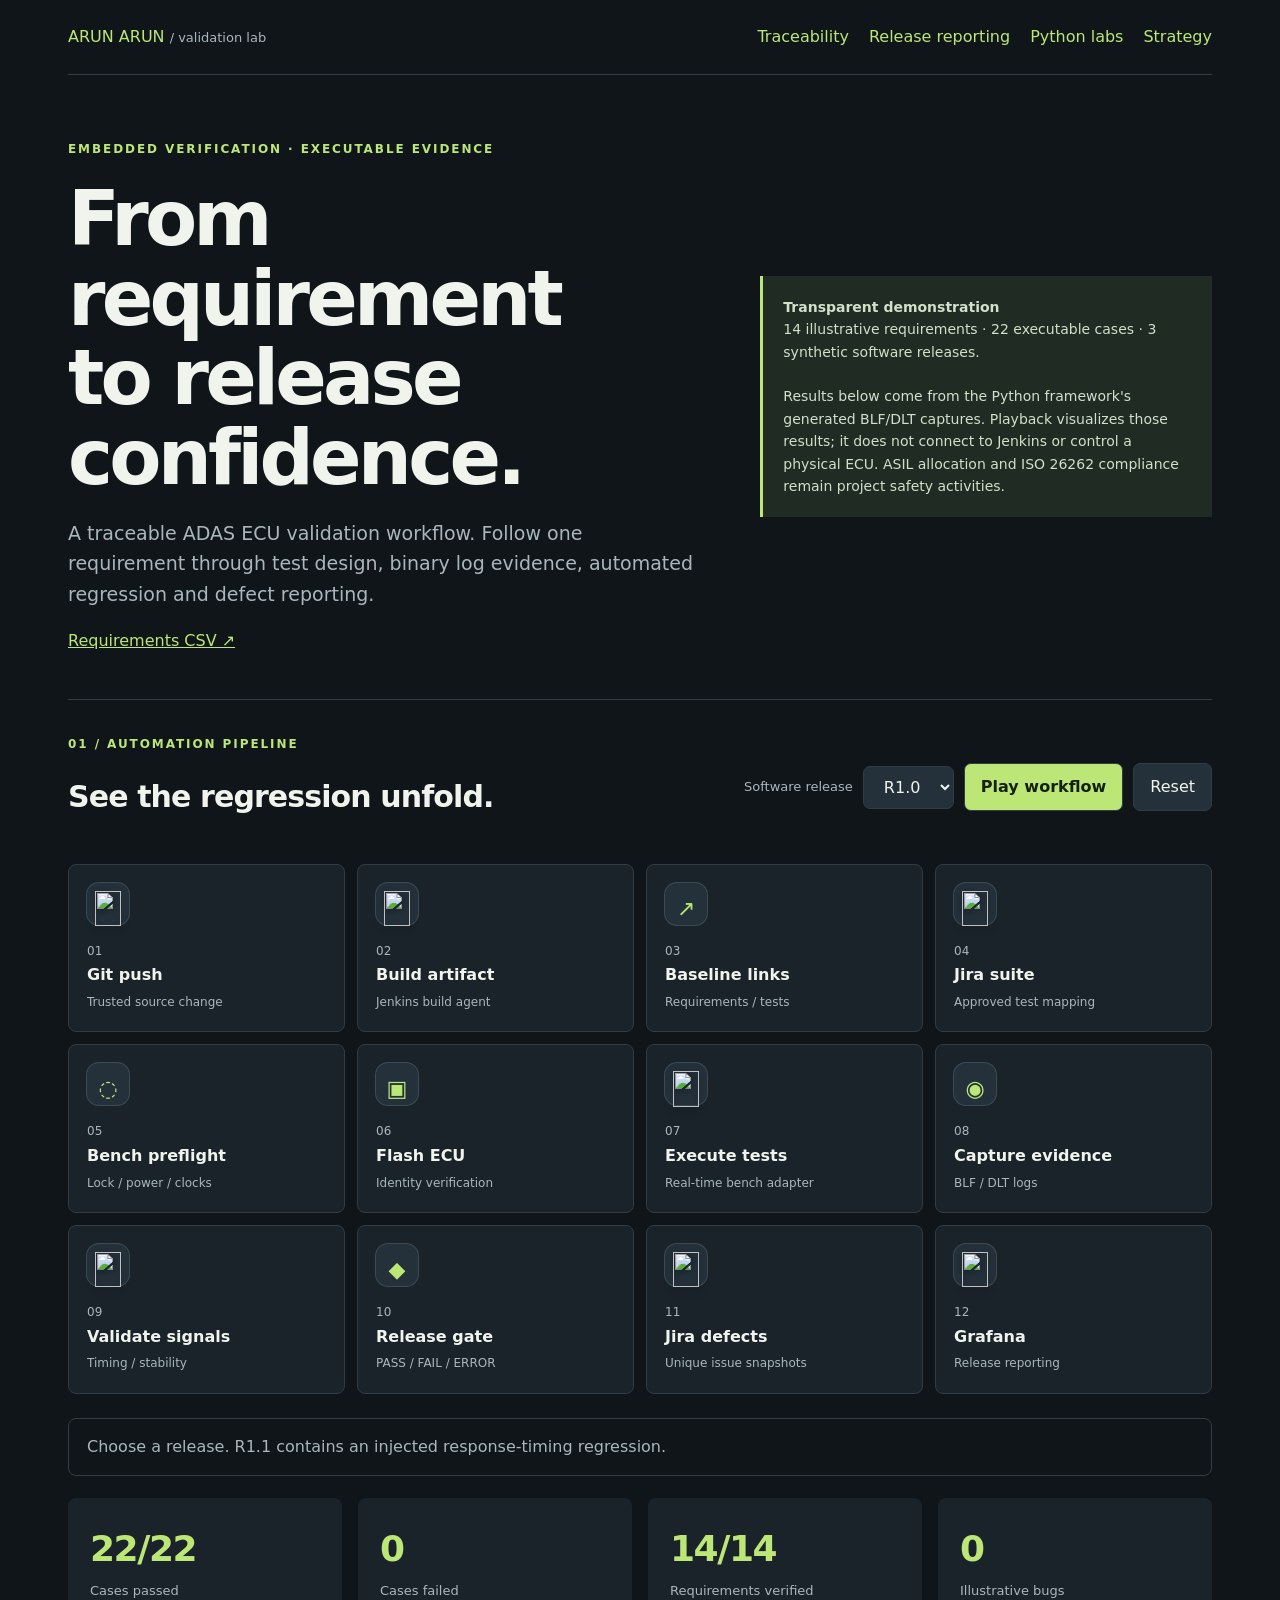
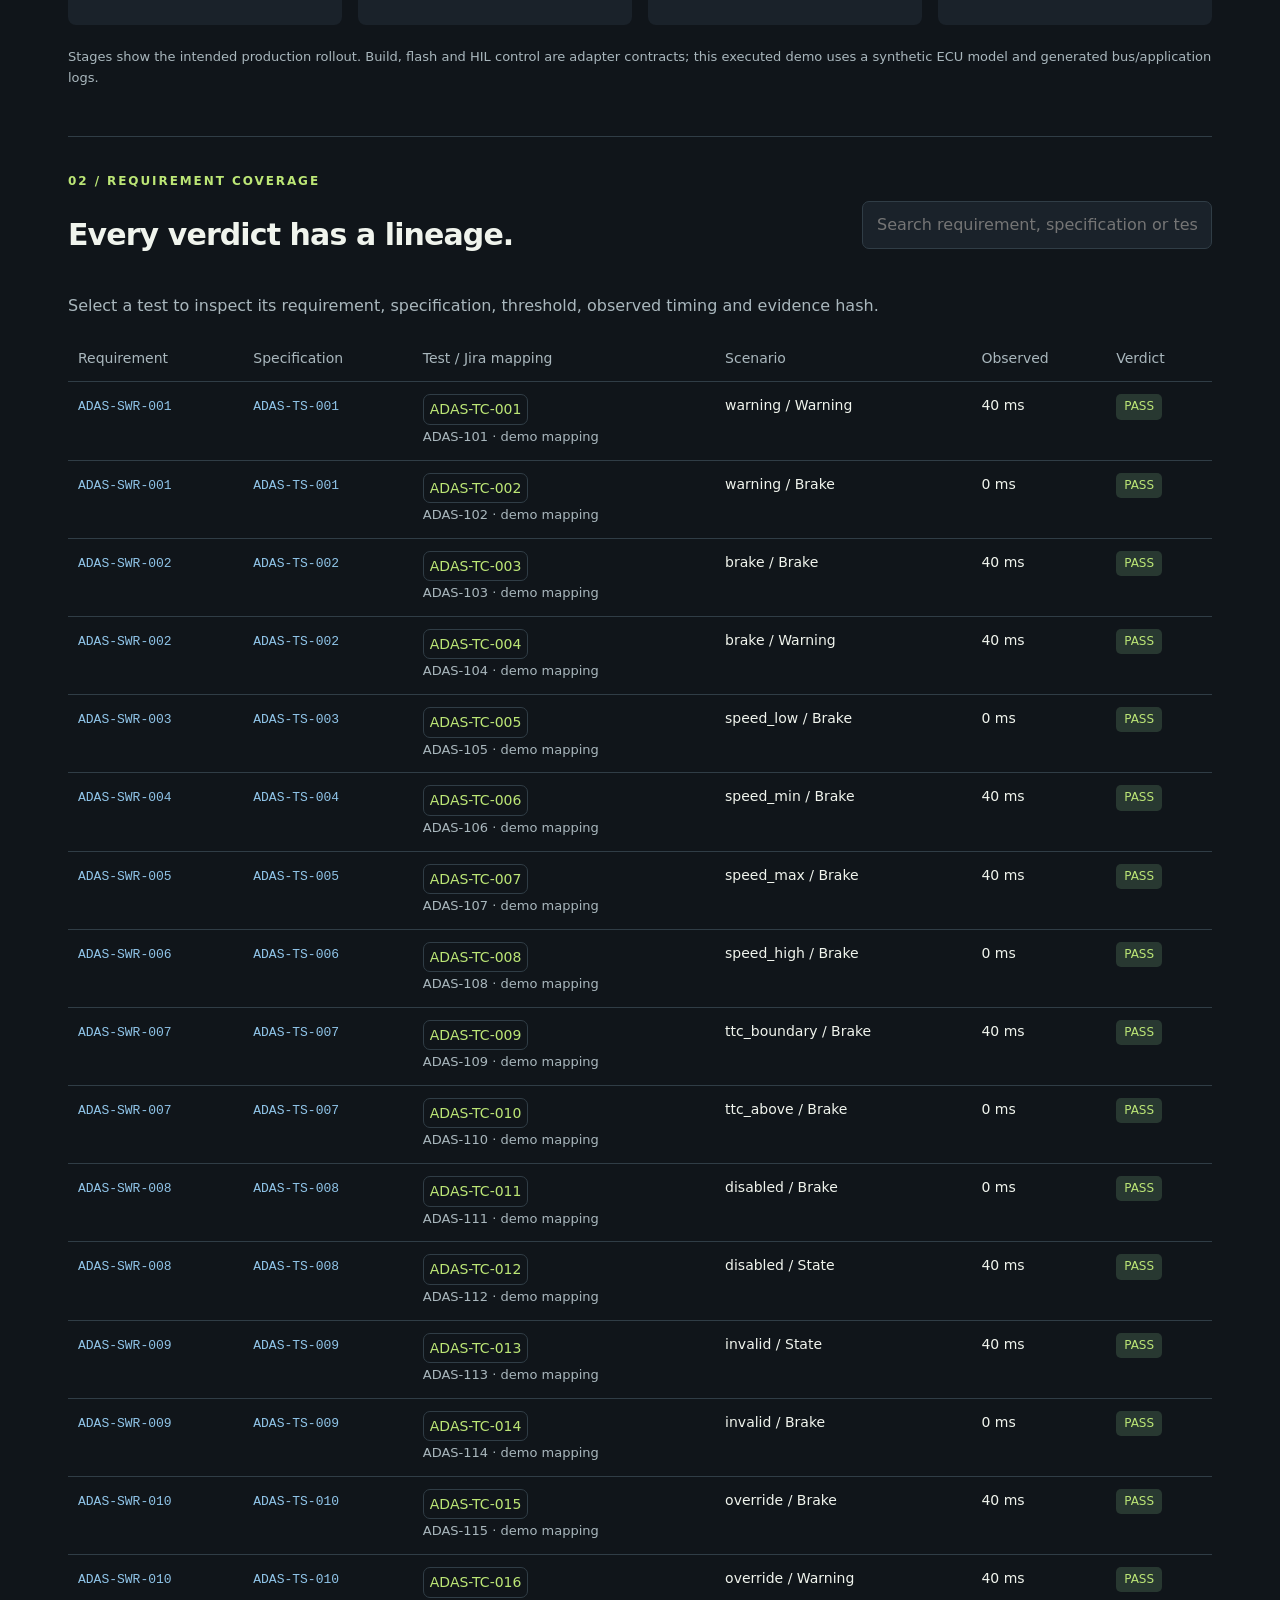
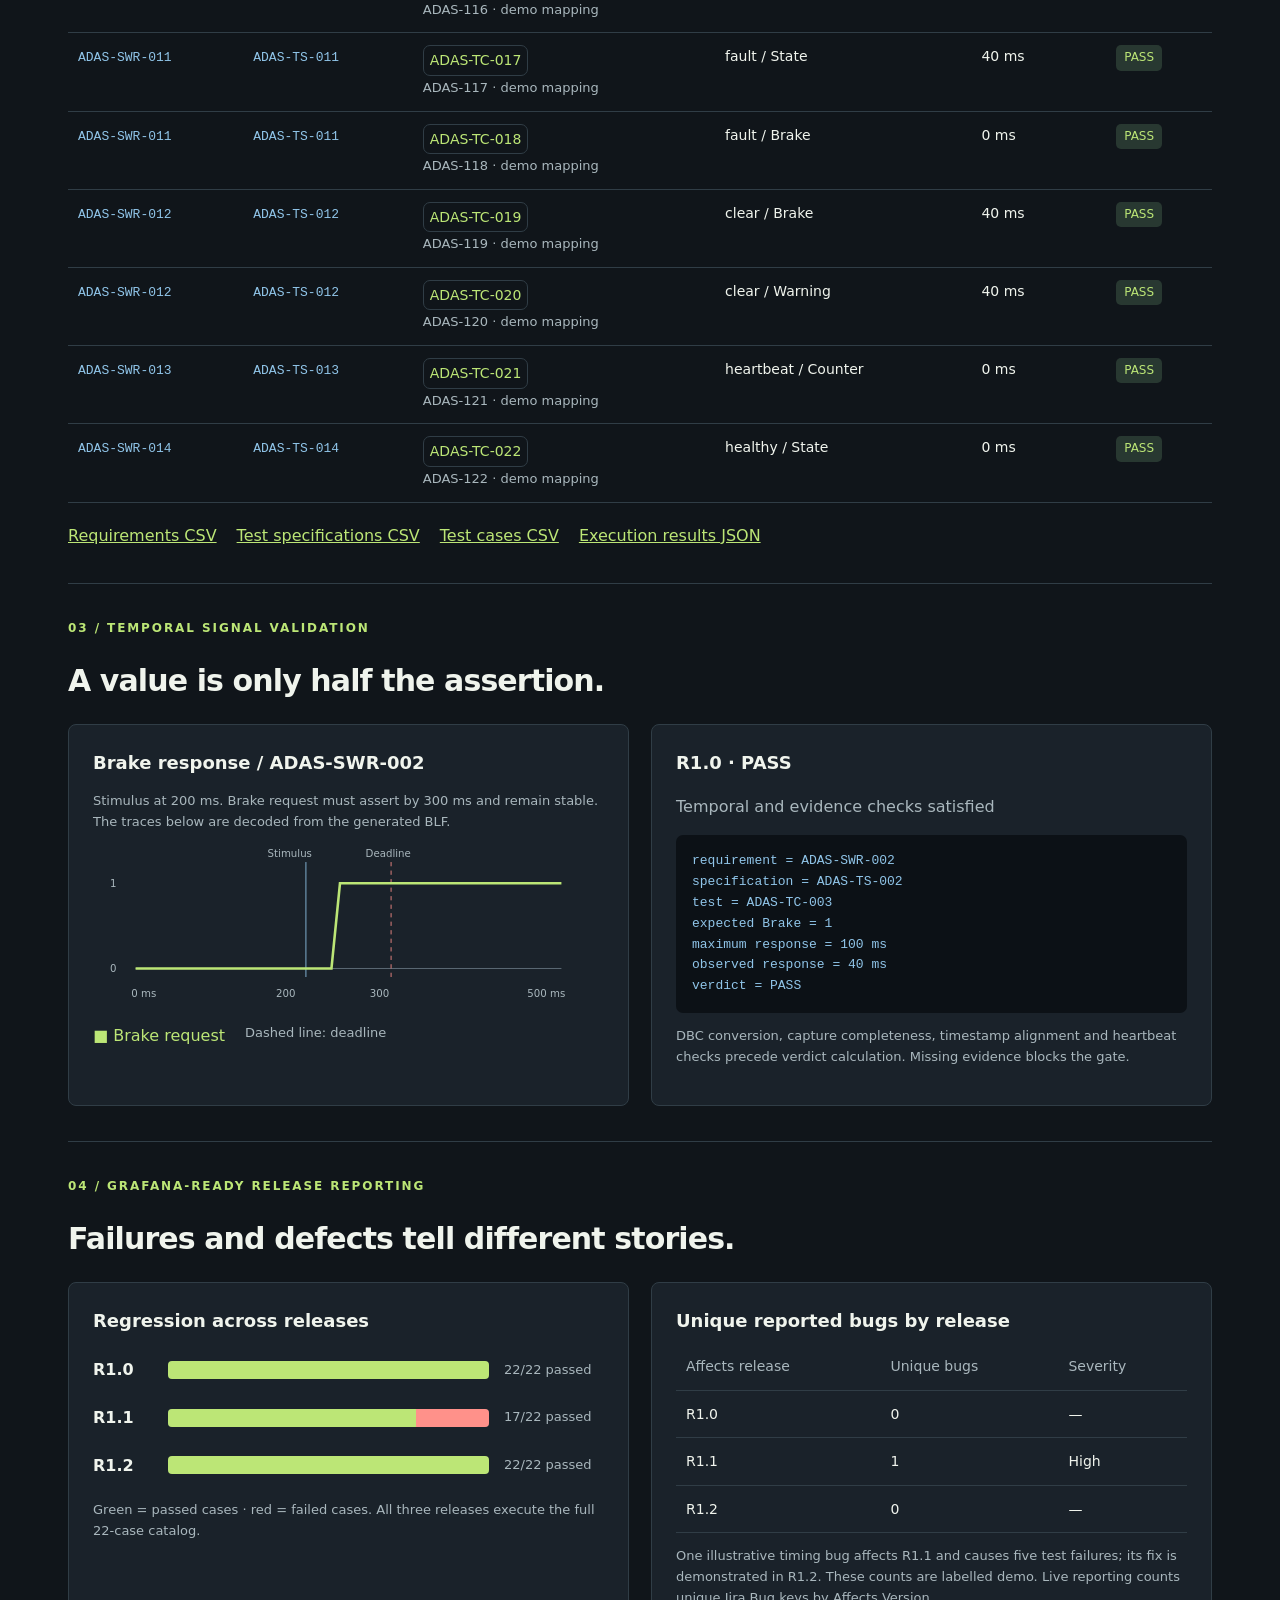
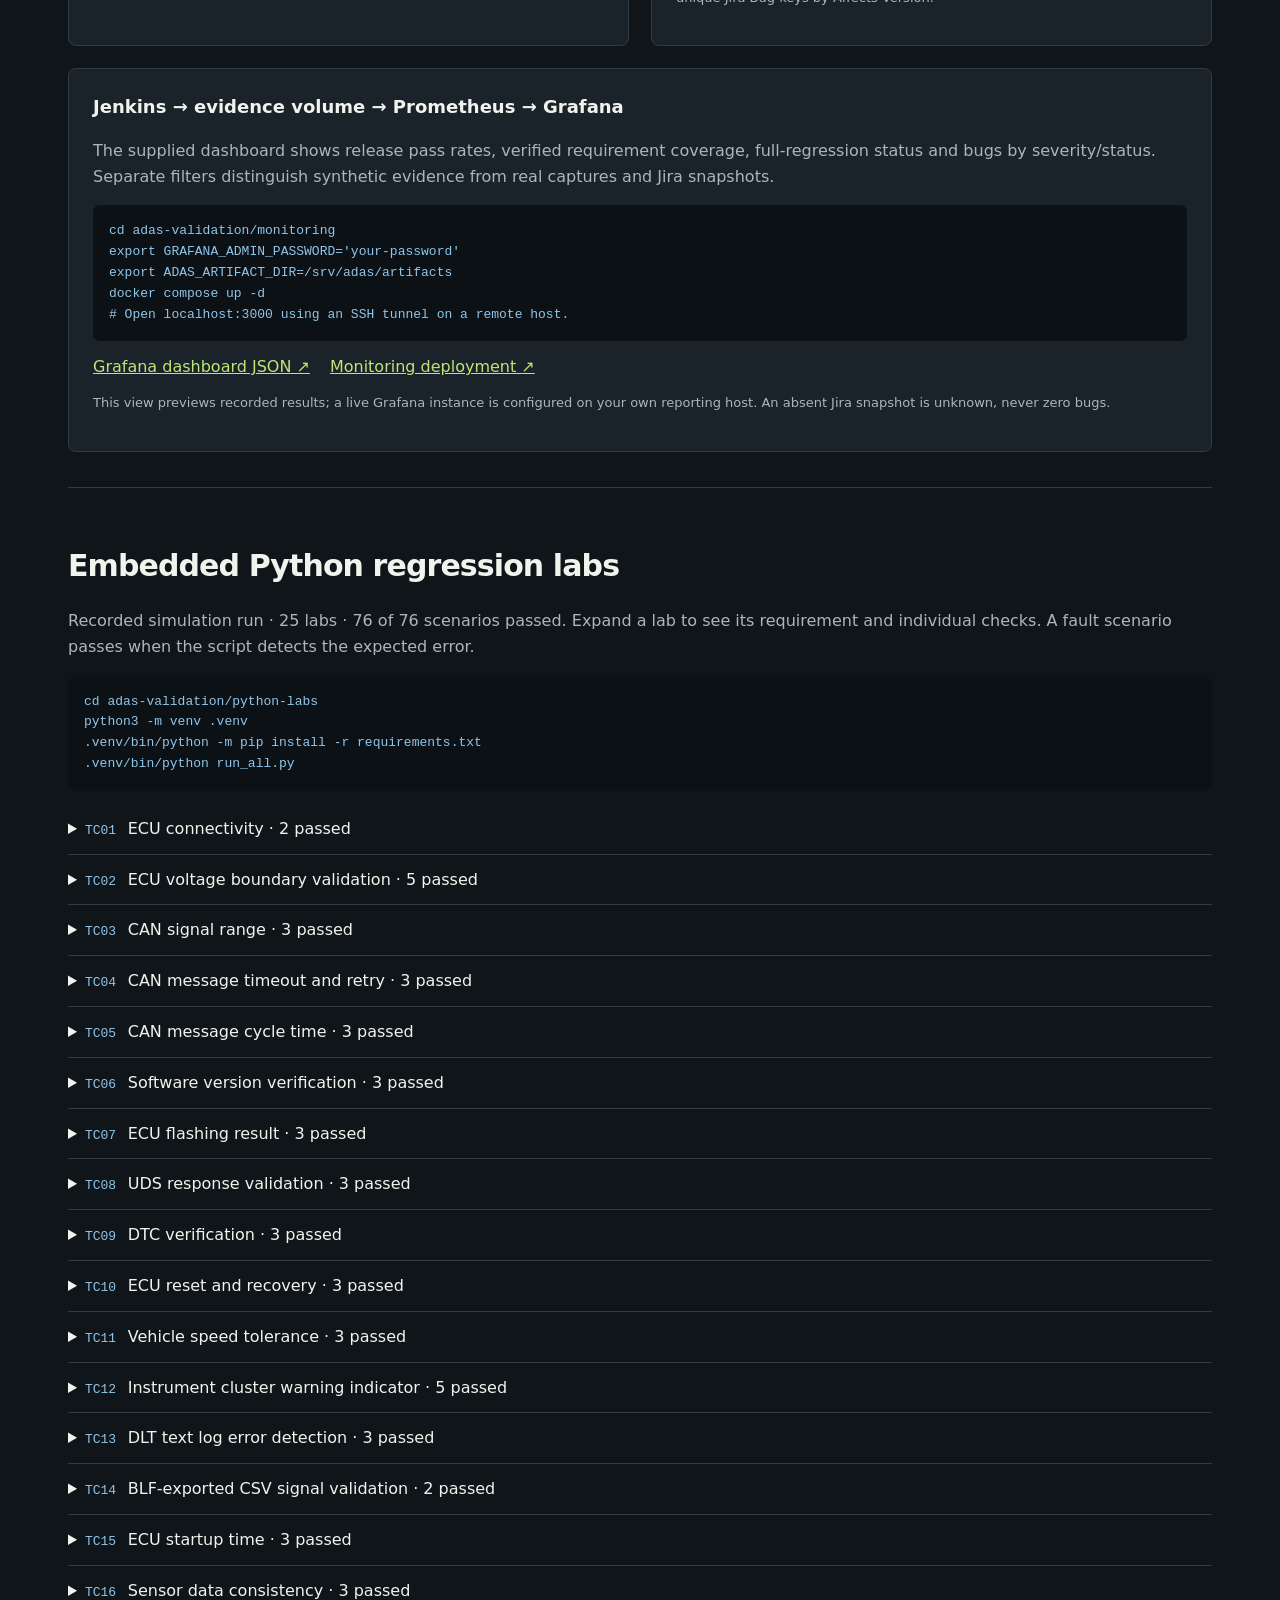
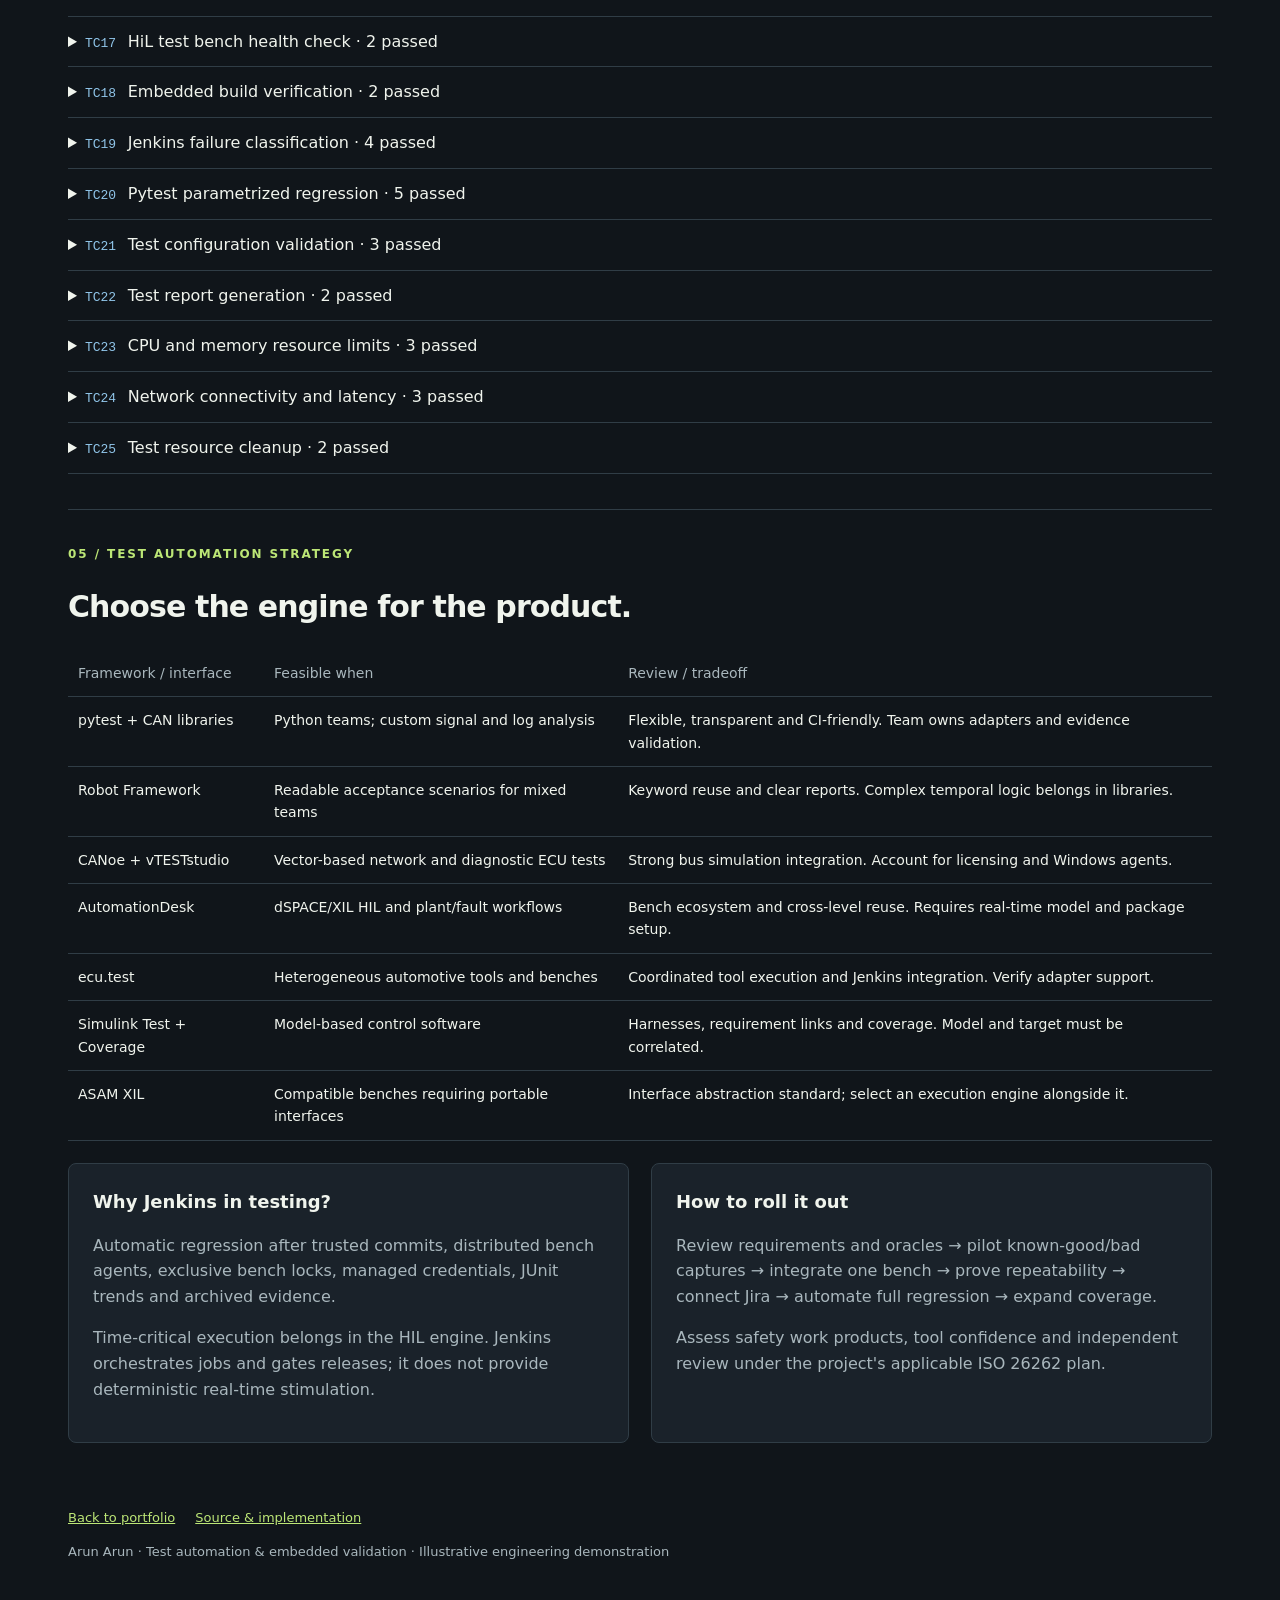
==== commit 035eaef2: "Integrate 25 simulated embedded Python labs into the ADAS validation project" ====
--- a/adas-validation/index.html
+++ b/adas-validation/index.html
@@ -14,9 +14,10 @@
 @keyframes iconPulse{0%,100%{transform:translateY(0) rotate(0)}50%{transform:translateY(-4px) rotate(-4deg)}}
 .flow-icons{display:flex;align-items:center;justify-content:space-between;gap:8px;margin:22px 0 10px;padding:14px 18px;border:1px solid var(--line);border-radius:10px;background:#151e25;overflow:auto}.flow-icon{display:grid;place-items:center;flex:0 0 42px;width:42px;height:42px;border-radius:12px;background:#24313b;color:var(--green);font-size:21px;box-shadow:0 0 0 1px #3b4b55;animation:flowFloat 2.4s ease-in-out infinite}.flow-icon:nth-child(3){animation-delay:.15s}.flow-icon:nth-child(5){animation-delay:.3s}.flow-icon:nth-child(7){animation-delay:.45s}.flow-icon:nth-child(9){animation-delay:.6s}.flow-icon:nth-child(11){animation-delay:.75s}.flow-arrow{color:var(--muted);font-size:18px}@keyframes flowFloat{50%{transform:translateY(-4px);background:#354c2b}}
 #pipeline .head::after{content:none}.stage-icon{padding:8px}.stage-icon:empty{display:none}.stage-icon img{display:block;width:100%;height:100%;object-fit:contain;filter:drop-shadow(0 2px 4px #0006)}
+#python-labs details{padding:12px 0;border-bottom:1px solid var(--line)}#python-labs summary{cursor:pointer}#python-labs summary code{margin-right:.5em}
 </style></head>
 <body><div class="wrap">
-<nav><a href="../">ARUN ARUN <span class="small">/ validation lab</span></a><div class="links"><a href="#traceability">Traceability</a><a href="#reporting">Release reporting</a><a href="#strategy">Strategy</a></div></nav>
+<nav><a href="../">ARUN ARUN <span class="small">/ validation lab</span></a><div class="links"><a href="#traceability">Traceability</a><a href="#reporting">Release reporting</a><a href="#python-labs">Python labs</a><a href="#strategy">Strategy</a></div></nav>
 <header class="hero"><div><div class="eyebrow">Embedded verification · executable evidence</div><h1>From requirement<br>to release confidence.</h1><p>A traceable ADAS ECU validation workflow. Follow one requirement through test design, binary log evidence, automated regression and defect reporting.</p><div class="links"><a href="docs/IMPLEMENTATION.html">Download technical guide ↗</a><a href="data/requirements.csv" download>Requirements CSV ↗</a></div></div><aside class="note"><strong>Transparent demonstration</strong><br>14 illustrative requirements · 22 executable cases · 3 synthetic software releases.<br><br>Results below come from the Python framework's generated BLF/DLT captures. Playback visualizes those results; it does not connect to Jenkins or control a physical ECU. ASIL allocation and ISO 26262 compliance remain project safety activities.</aside></header>
 <section class="section" id="pipeline"><div class="head"><div><div class="eyebrow">01 / automation pipeline</div><h2>See the regression unfold.</h2></div><div class="controls"><label for="release" class="small">Software release</label><select id="release"><option>R1.0</option><option>R1.1</option><option>R1.2</option></select><button id="play" class="primary">Play workflow</button><button id="reset">Reset</button></div></div>
 <div class="stages" id="stages"></div><div id="status" role="status" aria-live="polite">Choose a release. R1.1 contains an injected response-timing regression.</div><div class="kpis" id="kpis"></div><p class="small">Stages show the intended production rollout. Build, flash and HIL control are adapter contracts; this executed demo uses a synthetic ECU model and generated bus/application logs.</p></section>
@@ -28,6 +29,38 @@
 export ADAS_ARTIFACT_DIR=/srv/adas/artifacts
 docker compose up -d
 # Open localhost:3000 using an SSH tunnel on a remote host.</pre><div class="links"><a href="monitoring/grafana/dashboards/adas-releases.json" download>Grafana dashboard JSON ↗</a><a href="monitoring/compose.yml" download>Monitoring deployment ↗</a></div><p class="small">This view previews recorded results; a live Grafana instance is configured on your own reporting host. An absent Jira snapshot is unknown, never zero bugs.</p></div></section>
+<section class="section" id="python-labs"><h2>Embedded Python regression labs</h2>
+<p>Recorded simulation run · 25 labs · 76 of 76 scenarios passed. Expand a lab to see its requirement and individual checks. A fault scenario passes when the script detects the expected error.</p>
+<pre>cd adas-validation/python-labs
+python3 -m venv .venv
+.venv/bin/python -m pip install -r requirements.txt
+.venv/bin/python run_all.py</pre>
+<details><summary><code>TC01</code> ECU connectivity · 2 passed</summary><p>A simulated ECU shall answer a diagnostic probe; disconnected ECU is a communication error.</p><ul><li>online · PASS</li><li>offline · PASS</li></ul><a href="https://github.com/Arun106/portfolio/blob/main/adas-validation/python-labs/scripts/tc01_ecu_connectivity.py">View Python source</a></details>
+<details><summary><code>TC02</code> ECU voltage boundary validation · 5 passed</summary><p>Measured voltage must be 9–16 V inclusive (example requirement).</p><ul><li>below · PASS</li><li>lower boundary · PASS</li><li>nominal · PASS</li><li>upper boundary · PASS</li><li>above · PASS</li></ul><a href="https://github.com/Arun106/portfolio/blob/main/adas-validation/python-labs/scripts/tc02_voltage.py">View Python source</a></details>
+<details><summary><code>TC03</code> CAN signal range · 3 passed</summary><p>Decoded speed samples must be between 0 and 250 km/h.</p><ul><li>normal · PASS</li><li>range fault · PASS</li><li>empty · PASS</li></ul><a href="https://github.com/Arun106/portfolio/blob/main/adas-validation/python-labs/scripts/tc03_can_range.py">View Python source</a></details>
+<details><summary><code>TC04</code> CAN message timeout and retry · 3 passed</summary><p>Receive a frame within three simulated polling attempts.</p><ul><li>immediate · PASS</li><li>retry · PASS</li><li>timeout · PASS</li></ul><a href="https://github.com/Arun106/portfolio/blob/main/adas-validation/python-labs/scripts/tc04_can_timeout.py">View Python source</a></details>
+<details><summary><code>TC05</code> CAN message cycle time · 3 passed</summary><p>Adjacent timestamps must be 100 ms apart with tolerance of 5 ms.</p><ul><li>nominal · PASS</li><li>late frame · PASS</li><li>too short · PASS</li></ul><a href="https://github.com/Arun106/portfolio/blob/main/adas-validation/python-labs/scripts/tc05_can_cycle.py">View Python source</a></details>
+<details><summary><code>TC06</code> Software version verification · 3 passed</summary><p>A release string must match MAJOR.MINOR.PATCH and the requested version.</p><ul><li>correct · PASS</li><li>old release · PASS</li><li>bad format · PASS</li></ul><a href="https://github.com/Arun106/portfolio/blob/main/adas-validation/python-labs/scripts/tc06_software_version.py">View Python source</a></details>
+<details><summary><code>TC07</code> ECU flashing result · 3 passed</summary><p>A simulated flasher must exit zero and print an explicit success marker.</p><ul><li>success · PASS</li><li>tool error · PASS</li><li>missing marker · PASS</li></ul><a href="https://github.com/Arun106/portfolio/blob/main/adas-validation/python-labs/scripts/tc07_flashing.py">View Python source</a></details>
+<details><summary><code>TC08</code> UDS response validation · 3 passed</summary><p>Simulated ReadDataByIdentifier F190 response must begin with 62 F1 90 and contain a 17-byte VIN.</p><ul><li>positive · PASS</li><li>negative · PASS</li><li>truncated · PASS</li></ul><a href="https://github.com/Arun106/portfolio/blob/main/adas-validation/python-labs/scripts/tc08_uds_response.py">View Python source</a></details>
+<details><summary><code>TC09</code> DTC verification · 3 passed</summary><p>Decoded active DTCs must contain no entries outside the example allowlist.</p><ul><li>clean · PASS</li><li>allowed · PASS</li><li>fault · PASS</li></ul><a href="https://github.com/Arun106/portfolio/blob/main/adas-validation/python-labs/scripts/tc09_dtc.py">View Python source</a></details>
+<details><summary><code>TC10</code> ECU reset and recovery · 3 passed</summary><p>After a simulated reset, ECU must become ready within 3 seconds.</p><ul><li>recovered · PASS</li><li>late · PASS</li><li>no reset · PASS</li></ul><a href="https://github.com/Arun106/portfolio/blob/main/adas-validation/python-labs/scripts/tc10_reset_recovery.py">View Python source</a></details>
+<details><summary><code>TC11</code> Vehicle speed tolerance · 3 passed</summary><p>Measured speed must stay within 2 km/h of reference for each aligned sample.</p><ul><li>within tolerance · PASS</li><li>deviation · PASS</li><li>missing · PASS</li></ul><a href="https://github.com/Arun106/portfolio/blob/main/adas-validation/python-labs/scripts/tc11_vehicle_speed.py">View Python source</a></details>
+<details><summary><code>TC12</code> Instrument cluster warning indicator · 5 passed</summary><p>Example rule: seatbelt warning is ON when ignition is on and driver belt is unfastened.</p><ul><li>off/unbelted · PASS</li><li>off/belted · PASS</li><li>on/belted · PASS</li><li>on/unbelted · PASS</li><li>missing warning · PASS</li></ul><a href="https://github.com/Arun106/portfolio/blob/main/adas-validation/python-labs/scripts/tc12_cluster_warning.py">View Python source</a></details>
+<details><summary><code>TC13</code> DLT text log error detection · 3 passed</summary><p>An exported plain-text log must contain no ERROR or FATAL entries.</p><ul><li>clean · PASS</li><li>error · PASS</li><li>missing file · PASS</li></ul><a href="https://github.com/Arun106/portfolio/blob/main/adas-validation/python-labs/scripts/tc13_dlt_log.py">View Python source</a></details>
+<details><summary><code>TC14</code> BLF-exported CSV signal validation · 2 passed</summary><p>Exported CSV must contain monotonically increasing timestamps and voltage within limits.</p><ul><li>clean · PASS</li><li>fault · PASS</li></ul><a href="https://github.com/Arun106/portfolio/blob/main/adas-validation/python-labs/scripts/tc14_csv_signals.py">View Python source</a></details>
+<details><summary><code>TC15</code> ECU startup time · 3 passed</summary><p>Time from startup command to ready event must not exceed 1500 ms.</p><ul><li>fast · PASS</li><li>boundary · PASS</li><li>slow · PASS</li></ul><a href="https://github.com/Arun106/portfolio/blob/main/adas-validation/python-labs/scripts/tc15_startup_time.py">View Python source</a></details>
+<details><summary><code>TC16</code> Sensor data consistency · 3 passed</summary><p>Two synchronized sensor streams must differ by no more than 0.5 units.</p><ul><li>consistent · PASS</li><li>deviation · PASS</li><li>length fault · PASS</li></ul><a href="https://github.com/Arun106/portfolio/blob/main/adas-validation/python-labs/scripts/tc16_sensor_consistency.py">View Python source</a></details>
+<details><summary><code>TC17</code> HiL test bench health check · 2 passed</summary><p>Power, network and CAN interface must all be available before test execution.</p><ul><li>healthy · PASS</li><li>network down · PASS</li></ul><a href="https://github.com/Arun106/portfolio/blob/main/adas-validation/python-labs/scripts/tc17_bench_health.py">View Python source</a></details>
+<details><summary><code>TC18</code> Embedded build verification · 2 passed</summary><p>A simulated build must finish with exit zero and a build-success marker.</p><ul><li>build success · PASS</li><li>compiler error · PASS</li></ul><a href="https://github.com/Arun106/portfolio/blob/main/adas-validation/python-labs/scripts/tc18_build.py">View Python source</a></details>
+<details><summary><code>TC19</code> Jenkins failure classification · 4 passed</summary><p>A log analyser must identify example disk, compiler and timeout failures.</p><ul><li>disk · PASS</li><li>compiler · PASS</li><li>timeout · PASS</li><li>unknown · PASS</li></ul><a href="https://github.com/Arun106/portfolio/blob/main/adas-validation/python-labs/scripts/tc19_jenkins_logs.py">View Python source</a></details>
+<details><summary><code>TC20</code> Pytest parametrized regression · 5 passed</summary><p>Voltage validation shall accept inclusive limits and reject out-of-range inputs.</p><ul><li>test_valid[9] · PASS</li><li>test_valid[12] · PASS</li><li>test_valid[16] · PASS</li><li>test_invalid[8.99] · PASS</li><li>test_invalid[16.01] · PASS</li></ul><a href="https://github.com/Arun106/portfolio/blob/main/adas-validation/python-labs/scripts/tc20_pytest_regression.py">View Python source</a></details>
+<details><summary><code>TC21</code> Test configuration validation · 3 passed</summary><p>Test configuration must contain ECU ID and a positive integer timeout.</p><ul><li>valid · PASS</li><li>invalid · PASS</li><li>bad JSON · PASS</li></ul><a href="https://github.com/Arun106/portfolio/blob/main/adas-validation/python-labs/scripts/tc21_configuration.py">View Python source</a></details>
+<details><summary><code>TC22</code> Test report generation · 2 passed</summary><p>JSON and CSV reports must preserve each test ID and verdict.</p><ul><li>valid · PASS</li><li>invalid · PASS</li></ul><a href="https://github.com/Arun106/portfolio/blob/main/adas-validation/python-labs/scripts/tc22_reporting.py">View Python source</a></details>
+<details><summary><code>TC23</code> CPU and memory resource limits · 3 passed</summary><p>Example bench thresholds: CPU &lt;= 85%, RAM &lt;= 90%.</p><ul><li>normal · PASS</li><li>CPU overload · PASS</li><li>RAM overload · PASS</li></ul><a href="https://github.com/Arun106/portfolio/blob/main/adas-validation/python-labs/scripts/tc23_resources.py">View Python source</a></details>
+<details><summary><code>TC24</code> Network connectivity and latency · 3 passed</summary><p>A simulated endpoint must connect and respond within 100 ms.</p><ul><li>reachable · PASS</li><li>slow · PASS</li><li>unreachable · PASS</li></ul><a href="https://github.com/Arun106/portfolio/blob/main/adas-validation/python-labs/scripts/tc24_network.py">View Python source</a></details>
+<details><summary><code>TC25</code> Test resource cleanup · 2 passed</summary><p>A simulated bench reservation must always be released, even when a test fails.</p><ul><li>success cleanup · PASS</li><li>failure cleanup · PASS</li></ul><a href="https://github.com/Arun106/portfolio/blob/main/adas-validation/python-labs/scripts/tc25_cleanup.py">View Python source</a></details>
+</section>
 <section class="section" id="strategy"><div class="eyebrow">05 / test automation strategy</div><h2>Choose the engine for the product.</h2><div class="scroll"><table><thead><tr><th>Framework / interface</th><th>Feasible when</th><th>Review / tradeoff</th></tr></thead><tbody>
 <tr><td>pytest + CAN libraries</td><td>Python teams; custom signal and log analysis</td><td>Flexible, transparent and CI-friendly. Team owns adapters and evidence validation.</td></tr>
 <tr><td>Robot Framework</td><td>Readable acceptance scenarios for mixed teams</td><td>Keyword reuse and clear reports. Complex temporal logic belongs in libraries.</td></tr>
@@ -68,43 +101,4 @@
 $('release').onchange=()=>{current=data.releases.find(r=>r.release===$('release').value);reset();render()};$('search').oninput=render;$('play').onclick=play;$('reset').onclick=reset;
 $('bars').innerHTML=data.releases.map(r=>'<div class="barrow"><strong>'+r.release+'</strong><div class="bar"><div class="pass" style="width:'+r.verdicts.PASS/r.total*100+'%"></div><div class="failed" style="width:'+r.verdicts.FAIL/r.total*100+'%"></div></div><span class="small">'+r.verdicts.PASS+'/'+r.total+' passed</span></div>').join('');
 $('bugs').innerHTML='<table><thead><tr><th>Affects release</th><th>Unique bugs</th><th>Severity</th></tr></thead><tbody>'+data.releases.map(r=>'<tr><td>'+r.release+'</td><td>'+(r.release==='R1.1'?1:0)+'</td><td>'+(r.release==='R1.1'?'High':'—')+'</td></tr>').join('')+'</tbody></table>';render();
-</script>
-<style>
-.ct-grid{display:grid;grid-template-columns:1fr 1fr;gap:18px}.ct-flow{background:#17232b;border:1px solid #41515b;border-radius:12px;padding:20px}.ct-flow h3{color:#bce676}.ct-node{border:1px solid #526674;border-radius:9px;padding:12px 14px;margin:7px 0;background:#24333d;color:#f0f4ed}.ct-node strong{display:block}.ct-node small{color:#bdcbd0}.ct-arrow{text-align:center;color:#bce676;font-size:21px;line-height:1.2}.ct-branch{display:grid;grid-template-columns:repeat(3,minmax(0,1fr));gap:8px}.ct-branch .ct-node{font-size:12px}.ct-status{font-size:12px;color:#a9b7bd}.ct-use{margin-top:20px}.ct-use td:first-child{font-weight:700}@media(max-width:850px){.ct-grid{grid-template-columns:1fr}.ct-branch{grid-template-columns:1fr}}
-</style>
-<section class="section" id="continuous-testing" aria-labelledby="ct-title">
-<div class="eyebrow">06 / continuous testing architecture</div>
-<h2 id="ct-title">From software-only SiL to real hardware HiL.</h2>
-<p>Two test architectures, one verification principle: stimulate the system, capture time-aligned evidence, evaluate requirements, and publish reproducible regression verdicts. The virtual ECU implementation described below is a planned extension; the existing ADAS regression demo uses synthetic ECU models and generated evidence.</p>
-<div class="ct-grid">
-<article class="ct-flow"><h3>Our project · Virtual ECU / SiL</h3>
-<div class="ct-node"><strong>Git commit / pull request</strong><small>Continuous integration trigger</small></div><div class="ct-arrow">↓</div>
-<div class="ct-node"><strong>GitHub Actions / Jenkins / Azure Pipelines</strong><small>Build C++ AUTOSAR-style BMS application</small></div><div class="ct-arrow">↓</div>
-<div class="ct-node"><strong>Virtual ECU process</strong><small>Application SWC → RTE-style interfaces → BSW-style CAN adapter</small></div><div class="ct-arrow">↕</div>
-<div class="ct-node"><strong>SocketCAN vcan0 + DBC</strong><small>Simulated sensor nodes, CAN messages, fault scenarios</small></div><div class="ct-arrow">↕</div>
-<div class="ct-node"><strong>Python pytest + python-can</strong><small>Functional, boundary, timeout and regression assertions</small></div><div class="ct-arrow">↓</div>
-<div class="ct-node"><strong>Evidence and release gate</strong><small>JUnit / HTML reports, captured frames, pass/fail verdict</small></div>
-<p class="ct-status">Status: proposed vECU implementation. Existing synthetic ADAS tests are separate and should not be described as a running C++ vECU.</p>
-</article>
-<article class="ct-flow"><h3>Industry · Physical ECU / HiL</h3>
-<div class="ct-node"><strong>CI orchestrator + test management</strong><small>Reserve bench, deploy approved test configuration</small></div><div class="ct-arrow">↓</div>
-<div class="ct-node"><strong>Test execution / communication</strong><small>CANoe + VN interface, or bench-native automation</small></div><div class="ct-arrow">↕</div>
-<div class="ct-node"><strong>Physical ECU under test</strong><small>Power supply, wiring harness, actual ECU software and I/O</small></div><div class="ct-arrow">↕</div>
-<div class="ct-branch">
-<div class="ct-node"><strong>Bus &amp; UDS</strong><small>CANoe + VN: restbus, diagnostics, timing</small></div>
-<div class="ct-node"><strong>Electrical faults</strong><small>Vector VT System: loads, open/short circuits</small></div>
-<div class="ct-node"><strong>Vehicle physics</strong><small>dSPACE SCALEXIO: deterministic plant model</small></div>
-</div><div class="ct-arrow">↓</div>
-<div class="ct-node"><strong>Capture + verdict + reporting</strong><small>Bus traces, diagnostic logs, fault evidence, requirements and JUnit reports</small></div>
-<p class="ct-status">Reference architecture only; not a claim that this portfolio controls a physical bench. These hardware options are selected per use case, not all required simultaneously.</p>
-</article>
-</div>
-<div class="ct-use scroll"><h3>Choose the hardware for the test purpose</h3><table><thead><tr><th>Testing purpose</th><th>Recommended setup</th><th>Example verification</th></tr></thead><tbody>
-<tr><td>Network and diagnostic validation</td><td>CANoe + VN + physical ECU</td><td>CAN message cycle time, UDS DTC response</td></tr>
-<tr><td>Electrical I/O and fault injection</td><td>CANoe + VT System + physical ECU</td><td>Sensor open circuit, load or short-circuit response</td></tr>
-<tr><td>Closed-loop dynamics / control</td><td>dSPACE SCALEXIO + physical ECU; CANoe optional for network observation</td><td>ABS wheel-slip response, control-loop behavior</td></tr>
-<tr><td>Early software regression</td><td>C++ vECU + virtual CAN + pytest</td><td>Fault threshold, timeout, recovery and CAN output</td></tr>
-</tbody></table></div>
-<p class="small">Continuous testing means running suitable tests on every relevant change and across scheduled regressions. CI servers orchestrate execution; deterministic hardware timing remains the responsibility of the real-time bench.</p>
-</section>
-</body></html>
+</script></body></html>
